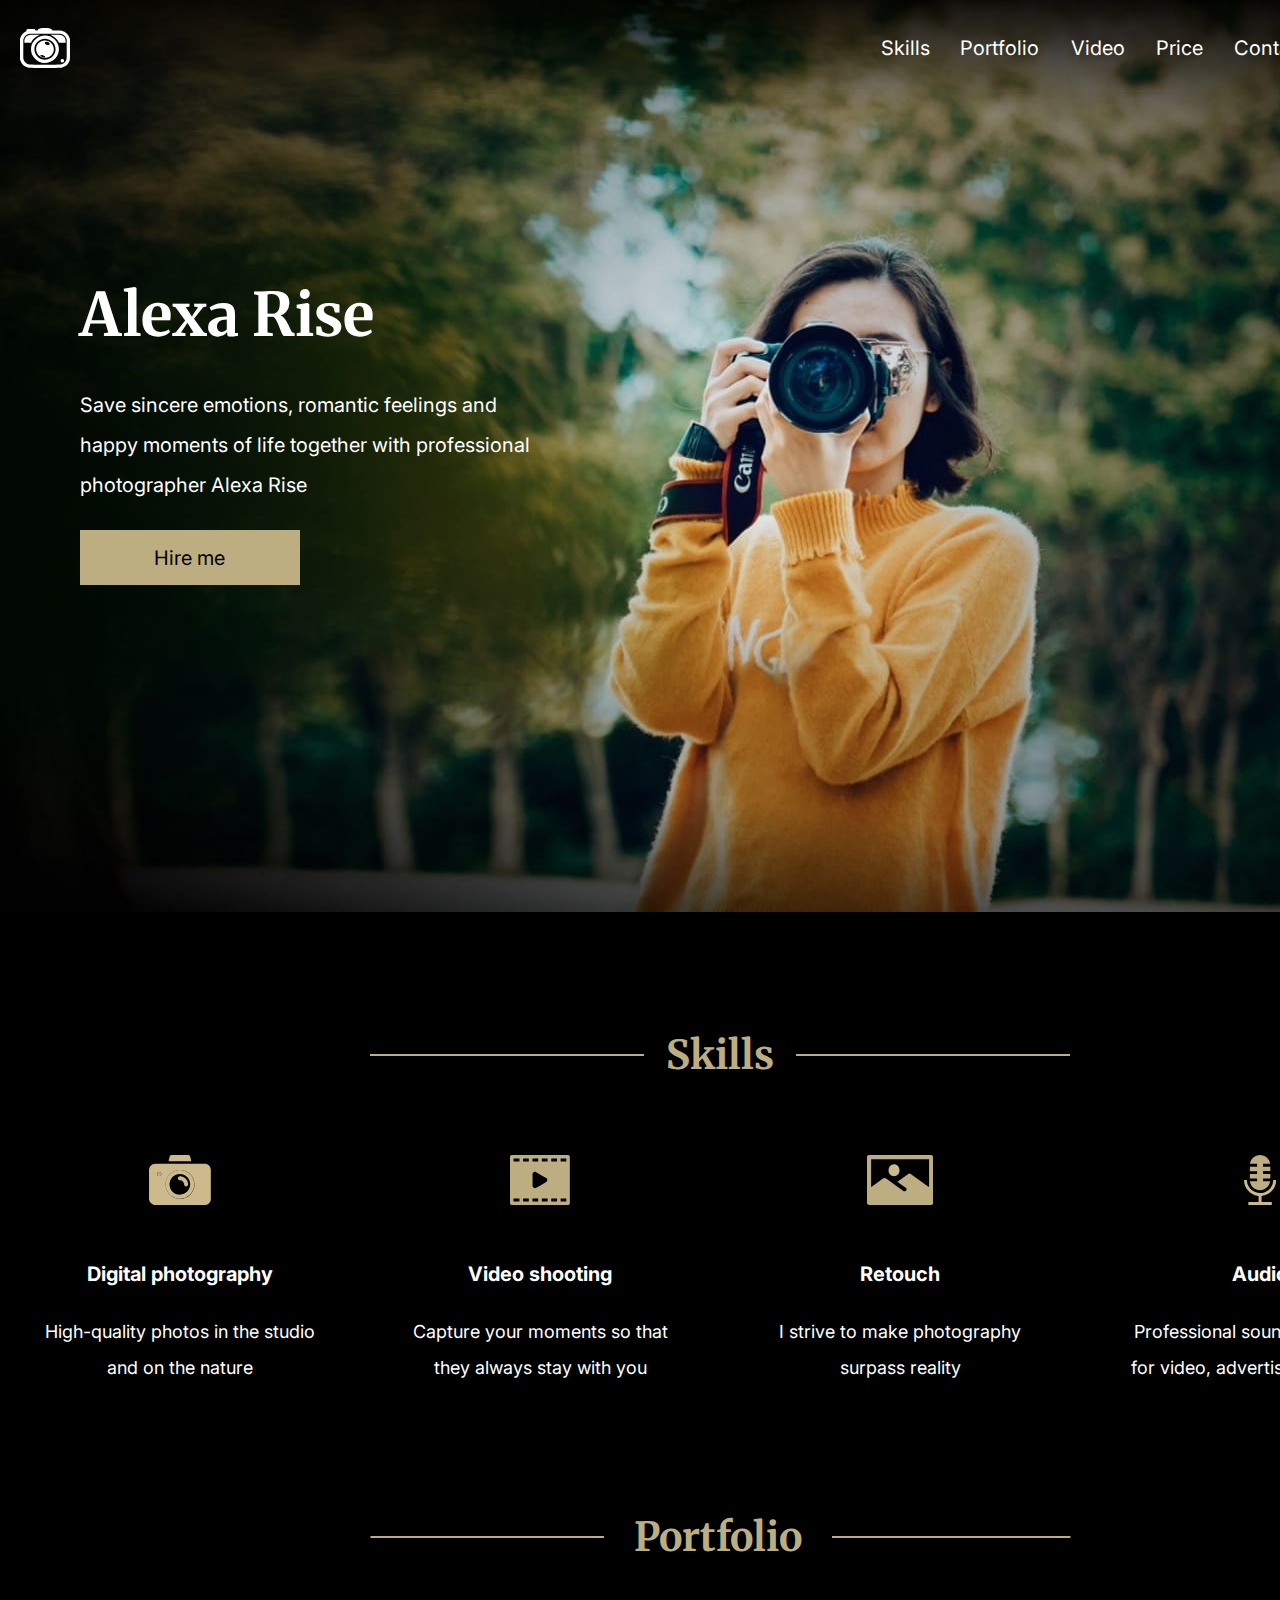
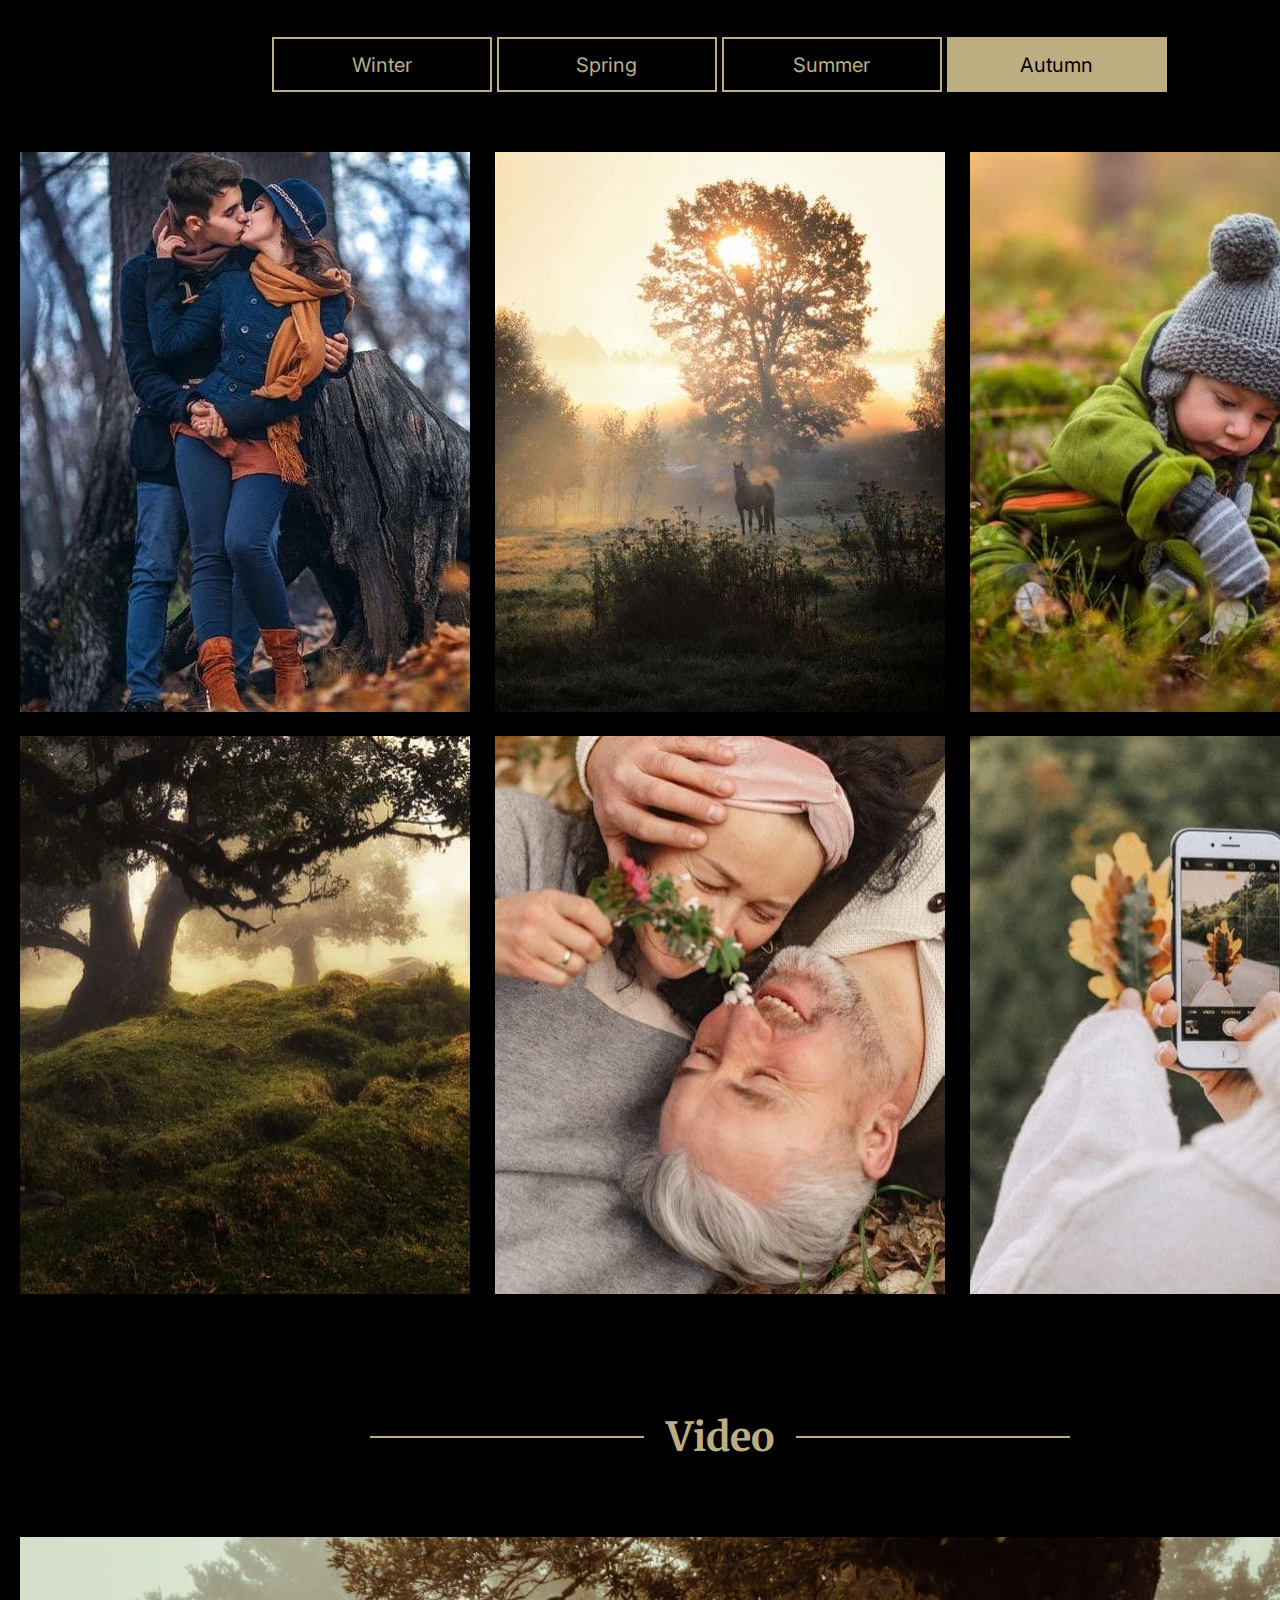
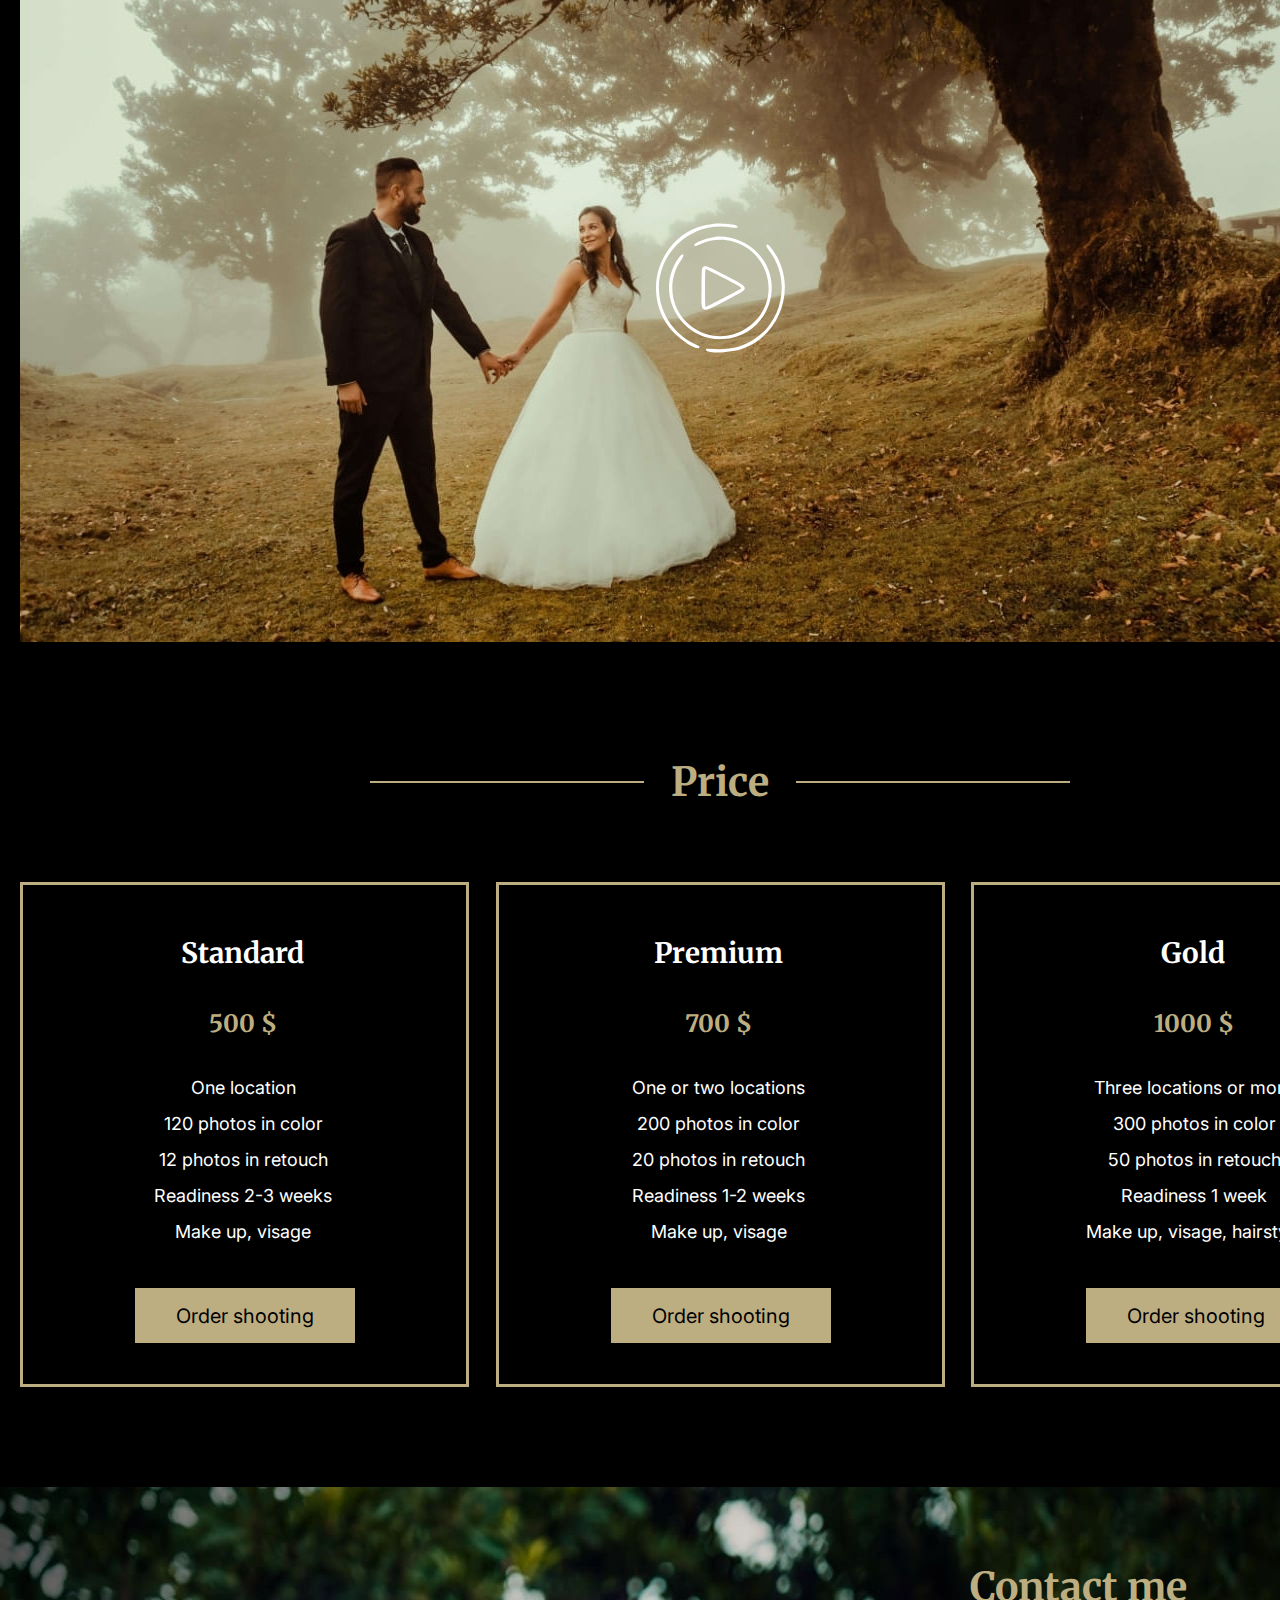
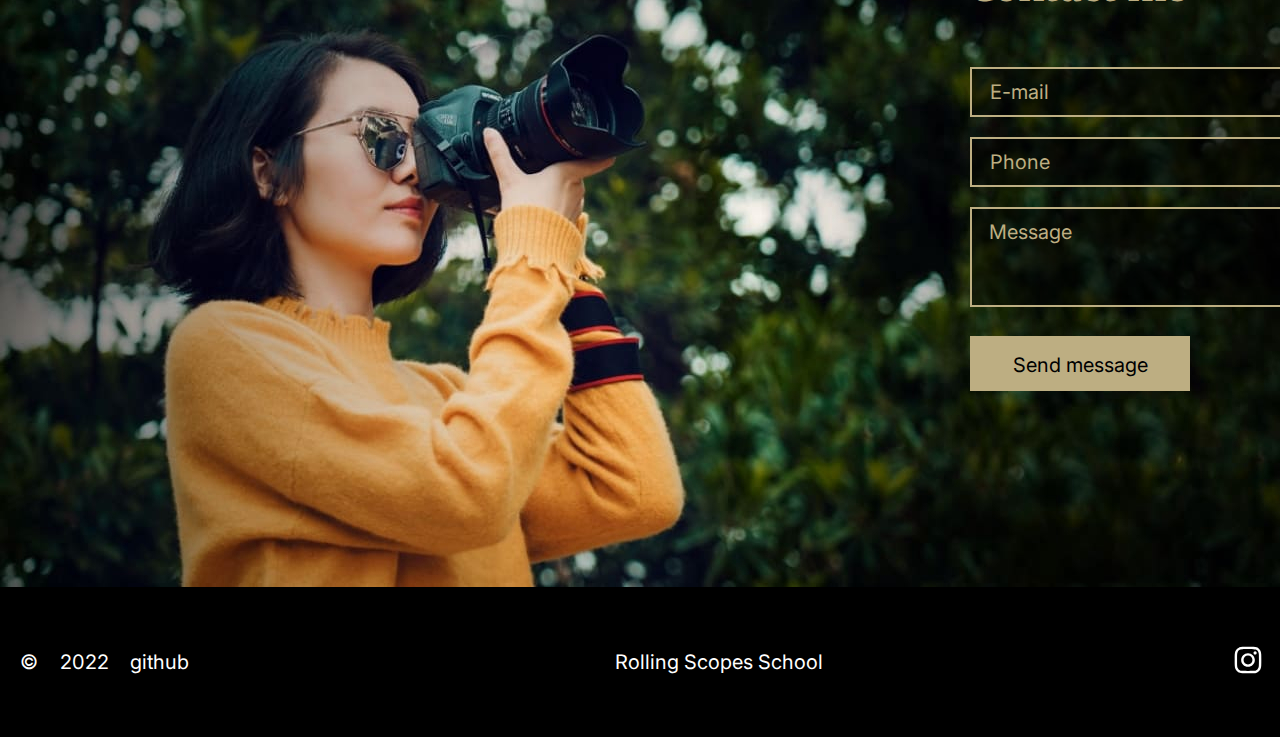
==== portfolio/index.html @ 59bbd3af "feat: add adaptiv footer section" ====
<!DOCTYPE html>
<html lang="en">
<head>
  <title>portfolio</title>
  <meta charset="UTF-8">
  <meta http-equiv="X-UA-Compatible" content="IE=edge">
  <meta name="viewport" content="width=device-width, initial-scale=1.0">
  <link rel="preconnect" href="https://fonts.googleapis.com">
  <link rel="preconnect" href="https://fonts.gstatic.com" crossorigin>
  <link href="https://fonts.googleapis.com/css2?family=Merriweather:wght@700&display=swap" rel="stylesheet">
  <link
    href="https://fonts.googleapis.com/css2?family=Inter&family=Merriweather:wght@400;700&family=Open+Sans&family=Roboto:wght@300;400&family=Work+Sans:wght@200;300;400&display=swap"
    rel="stylesheet">
  <link href="https://fonts.googleapis.com/css2?family=Inter&display=swap" rel="stylesheet">
  <link href="https://fonts.googleapis.com/css2?family=Inter:wght@700&display=swap" rel="stylesheet">
  <link rel="icon" href="assets/ico/fav-icon.ico">
  <link rel="stylesheet" href="style.css" />
</head>
<body>
  <header >
    <div class="container">
      <div class="header">
        <div class="logo">
          <span class="logo-btn"><img src="assets/svg/logo.svg" alt="logotip"></span>
        </div>
        
        <div class="nav">
          <nav >           
            <ul class="nav-list">
              <li class="nav-item"><a href="#skills" class="nav-link-1">Skills</a></li>
              <li class="nav-item"><a href="#portfolio" class="nav-link-2">Portfolio</a></li>
              <li class="nav-item"><a href="#video" class="nav-link-3">Video</a></li>
              <li class="nav-item"><a href="#price" class="nav-link-4">Price</a></li>
              <li class="nav-item"><a href="#contacts" class="nav-link-5">Contacts</a></li>
            </ul>
          </nav>
        </div>

        <div class="switch-lng">
          <span class="lng-text-en">en</span>
          <span class="lng-text-slash">/</span>
          <span class="lng-text-ru">ru</span>
        </div>
      <div class="three col">
        <div class="hamburger" id="hamburger-1">
          <span class="line line1"></span>
          <span class="line line2"></span>
          <span class="line line3"></span>
        </div>
      </div>
      </div>
    </div>
  </header>

  <main class="main">
    <div class="container">
      <section class="hero-section">
        <h1 class="hero-title">Alexa Rise</h1>
        <p class="hero-text">Save sincere emotions, romantic feelings and happy moments of life together with professional photographer Alexa Rise</p>
        <button class="btn-hero">Hire me</button>
      </section>

     <section class="section" id="skills">
        <div class="section-heading">
          <div class="hediang-title-skills">
            <h2 class="section-title-skills">Skills</h2>
          </div>
          <div class="one">
            <img class="hediang-img" src="assets/svg/title-line.svg" alt="line" width="700" height="2">
          </div>      
        </div>

        <div class="skills-items">
          <div class="skills-item" id="camera">
            <img class="camera" src="assets/svg/camera.svg" alt="camera" width="62" height="50">
            <div class="skill-name">
              <p class="name-title">Digital photography</p>
            </div>
            <div class="skill-description">
             <p class="item-description">High-quality photos in the studio and on the nature</p>
            </div>
          </div>

          <div class="skills-item" id="videoimg">
            <img class="video" src="assets/svg/video.svg" alt="video" width="60" height="50">
            <div class="skill-name">
              <p class="name-title">Video shooting</p>
            </div>
            <div class="skill-description">
              <p class="item-description">Capture your moments so that they always stay with you</p>
            </div>
          </div>

          <div class="skills-item" id="image">
            <img class="image" src="assets/svg/image.svg" alt="image" width="66" height="50">
            <div class="skill-name">
              <p class="name-title">Retouch</p>
            </div>
            <div class="skill-description">
              <p class="item-description">I strive to make photography surpass reality</p>
            </div>
          </div>

          <div class="skills-item" id="microfon">
            <img class="microfon" src="assets/svg/mic.svg" alt="microfon" width="32" height="50">
            <div class="skill-name">
              <p class="name-title">Audio</p>
            </div>
            <div class="skill-description">
              <p class="item-description">Professional sounds recording for video, advertising, portfolio</p>
            </div>
          </div>
        </div>
      </section>
      
      <section class="section" id="portfolio">
        <div class="section-heading-portfolio">
          <div class="hediang-title-portfolio">
            <h2 class="section-title-portfolio">Portfolio</h2>
          </div>
          <div class="one">
            <img class="hediang-img" src="assets/svg/title-line.svg" alt="line" width="705" height="2">
          </div>
        </div>
        <div class="portfolio-btn">
          <button class="btn-hero black">Winter</button>
          <button class="btn-hero black">Spring</button>
          <button class="btn-hero black">Summer</button>
          <button class="btn-hero">Autumn</button>
        </div>
        <div class="gallery">
          <div class="gallery-photo">
            <img src="assets/jpg/portfolio-img-1.jpg" alt="gallery-photo" width="450" height="560">
          </div>
          <div class="gallery-photo">
            <img src="assets/jpg/portfolio-img-2.jpg" alt="gallery-photo" width="450" height="560">
          </div>
          <div class="gallery-photo">
            <img src="assets/jpg/portfolio-img-3.jpg" alt="gallery-photo" width="450" height="560">
          </div>
          <div class="gallery-photo">
            <img src="assets/jpg/portfolio-img-4.jpg" alt="gallery-photo" width="450" height="558">
          </div>
          <div class="gallery-photo">
            <img src="assets/jpg/portfolio-img-5.jpg" alt="gallery-photo" width="450" height="558">
          </div>
          <div class="gallery-photo">
            <img src="assets/jpg/portfolio-img-6.jpg" alt="gallery-photo" width="450" height="558">
          </div>
        </div>
      </section> 

       <section class="section" id="video">
        <div class="section-heading">
          <div class="hediang-title-skills">
            <h2 class="section-title-skills">Video</h2>
          </div>
          <div class="one">
            <img class="hediang-img" src="assets/svg/title-line.svg" alt="line" width="700" height="2">
          </div>
        </div>  
        <div class="videofon">  
            <button class="player"><img class="player_img" src="assets/svg/Play_hover-1.svg" alt="player" width="129" height="130"></button>
        </div> 
      </section>

       <section class="section" id="price">
        <div class="section-heading">
          <div class="hediang-title-skills">
            <h2 class="section-title-skills">Price</h2>
          </div>
          <div class="one">
            <img class="hediang-img" src="assets/svg/title-line.svg" alt="line" width="700" height="2">
          </div>
          </div>
          
          <div class="price-section">
            <div class="price-item">
              <div class="price-header">
                <p class="price-name">Standard</p>
              </div>
              <div class="price-number">
                <p>500 $</p>
              </div>
              <div class="price-text">
                <p>One location</p>
                <p>120 photos in color</p>
                <p>12 photos in retouch</p>
                <p>Readiness 2-3 weeks</p>
                <p>Make up, visage</p>
              </div>
              <div class="btn-prices">
                <button class="btn-price">Order shooting</button>
              </div>
            </div>
            <div class="price-item">
              <div class="price-header">
                <p class="price-name">Premium</p>
              </div>
              <div class="price-number">
                <p>700 $</p>
              </div>
              <div class="price-text">
                <p>One or two locations</p>
                <p>200 photos in color</p>
                <p>20 photos in retouch</p>
                <p>Readiness 1-2 weeks</p>
                <p>Make up, visage</p>
              </div>
              <div class="btn-prices">
                <button class="btn-price">Order shooting</button>
              </div>
              </div>
              <div class="price-item">
              <div class="price-header">
                <p class="price-name">Gold</p>
              </div>
              <div class="price-number">
                <p>1000 $</p>
              </div>
              <div class="price-text">
                <p>Three locations or more</p>
                <p>300 photos in color</p>
                <p>50 photos in retouch</p>
                <p>Readiness 1 week</p>
                <p>Make up, visage, hairstyle</p>
              </div>
              <div class="btn-prices">
                <button class="btn-price">Order shooting</button>
              </div>
            </div>
          </div>
      </section>

      <section class="section" id="contacts">
        <div class="contacts-title">
          <h2 class="section-title-contacts">Contact me</h2>
        </div>
        <input class="input"  type="email" placeholder="E-mail">
        <input class="input" type="tel" placeholder="Phone">
        <div class="text-message">
          <textarea class="text-input" name="message" id="mesage" cols="45" rows="10" placeholder="Message"></textarea>
        </div>
        <div class="send-message">
          <button class="btn-message">Send message</button>
        </div>
      </section>
    </div>
  </main>
  
  <footer>
    <div class="container">
      <div class="footer">
        <div class="copirite">
          <span class="fot">©</span>
          <span class="fot">2022</span>
          <span class="fot"><a class="fot-link" href="https://github.com/ALLaTk" target="_blank"> github</a></span>
        </div>
        <div class="shcool">
          <p class="name-shcool"><a class="school-link" href="https://rs.school/js/" target="_blank">Rolling Scopes School</a></p>
        </div>
        <div class="social">
          <ul class="social-items">
            <li class="social-item"><a class="social-link" href=""><img src="assets/svg/inst.svg" alt="instagram"></a></li>
            <li class="social-item"><a class="social-link" href=""><img src="assets/svg/fb.svg" alt="fasebook"></a></li>
            <li class="social-item"><a class="social-link" href=""><img src="assets/svg/tw.svg" alt="twitter"></a></li>
            <li class="social-item"><a class="social-link" href=""><img src="assets/svg/pinterest.svg" alt="pinterest"></a></li>
          </ul>
        </div>
      </div>
    </div>
  </footer>
  

  <script src="index.js"></script>
</body>
</html>
---- portfolio/style.css ----
body {
  box-sizing: border-box;
  display: flex;
  flex-direction: column;
  justify-content: space-between;
  background-color: black;
  color: white;
  margin: 0px;
  overflow-x: hidden;
}

html {
  scroll-behavior: smooth; 
}

.container {
  background-color: black;
  color: white;
  max-width: 1440px;
  margin: 0 auto;
  padding: 0px 0px;
}

.header {
  display: flex;
  justify-content: space-between;
  background: url('assets/jpg/mainfoto.jpg');
  background-repeat: no-repeat;
  background-position: center 0px;
  width: 1440px;
  height: 92px;
  padding-left: 0px;
  padding-top: 0px;
}

.logo {
  width: 51px;
  height: 51px;
  padding-left: 20px;
  padding-top: 23px;
  padding-bottom: 20px;
}

.logo-btn {
  background-size: contain;
  background-repeat: no-repeat;  
  background-color: transparent;
  border: none;
  width: 51px;
  height: 51px;
  cursor: pointer;
}


.logo-btn:hover {
  filter: invert(26%) sepia(15%) saturate(638%) hue-rotate(7deg) brightness(92%)
    contrast(87%);
  transition: 0.4s;
}

.hamburger {
  display: none;
}

.nav {
  display: flex;
  margin-left: 780px;
  margin-top: 23px;
  margin-bottom: 20px;
  border: none;
}

.nav-list {
  display: flex;
  justify-content: space-between;
  align-items: center;
  height: 50px;
  width: 469px;
  margin: 0px;
  list-style: none;
  padding-left: 15px;
  padding-right: 16px;
  
}

.nav-link-1,
.nav-link-2,  
.nav-link-3,
.nav-link-4,
.nav-link-5 {
  padding: 0 15px;
  line-height: 50px;
  text-decoration: none;
  color: white;
  transition: .3s;
  line-height: 50px;
  cursor: pointer;
}

.nav-link-1 {
  width: 49px;
}


.nav-link-2 {
  width: 81px;
}

.nav-link-3 {
  width: 55px;
}

.nav-link-4 {
  width: 48px;
}

.nav-link-5 {
  width: 86px;
}

.nav-link-1:hover {
   filter: invert(26%) sepia(15%) saturate(638%) hue-rotate(7deg) brightness(92%)
    contrast(87%);
  transition: 0.4s;
}

.nav-link-2:hover {
   filter: invert(26%) sepia(15%) saturate(638%) hue-rotate(7deg) brightness(92%)
    contrast(87%);
  transition: 0.4s;
}

.nav-link-3:hover {
   filter: invert(26%) sepia(15%) saturate(638%) hue-rotate(7deg) brightness(92%)
    contrast(87%);
  transition: 0.4s;
}

.nav-link-4:hover {
   filter: invert(26%) sepia(15%) saturate(638%) hue-rotate(7deg) brightness(92%)
    contrast(87%);
  transition: 0.4s;
}

.nav-link-5:hover {
   filter: invert(26%) sepia(15%) saturate(638%) hue-rotate(7deg) brightness(92%)
    contrast(87%);
  transition: 0.4s;
}

.nav-item {
  display: flex;
  justify-content: space-between;
  font-family: "Inter";
  font-style: normal;
  font-weight: normal;
  font-size: 20px;
  line-height: 50px; 
}

.switch-lng {
  display: flex;
  justify-content: space-between;
  height: 51px;
  width: 70px;
  border: 0;
  padding-right: 20px;
  padding-bottom: 19px;
  padding-top: 23px;
  text-align: center;
}

.lng-text-en {
  width: 25px;
  height: 50px;
  font-family: Inter;
  font-style: normal;
  font-weight: bold;
  font-size: 20px;
  line-height: 50px;
  
  /* padding-right: 9px;
  padding-left: 0px; */
  cursor: pointer;
}

.lng-text-slash {
  width: 8px;
  height: 50px;
  font-family: "Inter";
  font-style: normal;
  font-weight: bold;
  font-size: 20px;
  line-height: 50px;
}

.lng-text-ru {
  width: 20px;
  height: 50px;
  font-family: Inter;
  font-style: normal;
  font-weight: bold;
  font-size: 20px;
  line-height: 50px;
  cursor: pointer;
}

.lng-text-ru:hover{
filter: invert(26%) sepia(15%) saturate(638%) hue-rotate(7deg) brightness(92%)
    contrast(87%);
  transition: 0.4s;
}

.lng-text-en:hover {
  filter: invert(26%) sepia(15%) saturate(638%) hue-rotate(7deg) brightness(92%)
    contrast(87%);
  transition: 0.4s;
}

.lng-text{
  font-family: Inter;
  font-style: normal;
  font-weight: bold;
  font-size: 20px;
  line-height: 50px;
}
.burger {
  display: none;
}

.hero-section {
  background-image: url('assets/jpg/mainfoto.jpg');
  background-position: center -90px;
  background-repeat: no-repeat;
  padding-top: 163px;
  padding-left: 80px;
  padding-right: 860px;
  padding-bottom: 330px;
  height: 330px;
  width: 500px;
  border-radius: 0px;
}

.hero-title {
  margin: 0px;
  font-family: Merriweather;
  font-size: 60px;
  font-style: normal;
  font-weight: 700;
  line-height: 120px;
  letter-spacing: 0em;
  text-align: left;
}

.hero-text {
  margin: 0px;
  padding-top: 10px;
  padding-bottom: 25px;
  height: 120px;
  width: 470px;
  font-family: Inter;
  font-size: 20px;
  font-style: normal;
  font-weight: 400;
  line-height: 40px;
  letter-spacing: 0em;
  text-align: left;
}

.btn-hero {
  height: 55px;
  width: 220px;
  font-family: Inter;
  font-size: 20px;
  font-style: normal;
  font-weight: 400;
  line-height: 40px;
  letter-spacing: 0em;
  padding-left: 69px;
  padding-right: 70px;
  padding-top: 6px;
  padding-bottom: 7px;
  border-radius: 0px;
  text-align: center;
  border: 2px solid #BDAE82;
  cursor: pointer;
  background: #BDAE82;
}

#skills {
  width: 1440px;
  height: 482px;
  margin: 0px;
}

.section-heading {
  position: relative;
  width: 700px;
  height: 80px;
  padding-left: 370px;
  padding-right: 370px;
  padding-top: 100px;
}

.hediang-img {
  position: absolute;
  z-index: 0;
  padding-top: 39px;
}

.hediang-title-skills {
  padding-left: 274px;
  padding-right: 274px;
}

.section-title-skills {
  position: absolute;
  z-index: 1;
  width: 152px;
  background: #000;
  height: 80px;
  font-family: Merriweather;
  font-style: normal;
  font-weight: bold;
  font-size: 40px;
  line-height: 80px;
  text-align: center;
  color: #BDAE82;
  margin: 0px;
}

.skills-items {
  display: flex;
  justify-content: space-between;
  flex-wrap: wrap;
  width: 1400px;
  height: 242px;
  padding-left: 20px;
  padding-right: 20px;
  padding-top: 60px;
}

.skills-item {
  width: 320px;
  height: 240px;
}

.camera {
  padding-left: 129px;
  padding-right: 129px;
  padding-bottom: 45px;
}

.video {
  padding-left: 130px;
  padding-right: 130px;
  padding-bottom: 45px;
}

.image {
  padding-left: 127px;
  padding-right: 127px;
  padding-bottom: 45px;
}

.microfon {
  padding-left: 144px;
  padding-right: 144px;
  padding-bottom: 45px;
}

.skill-name {
  display: flex;
  align-items: center;
  padding-left: 20px;
  padding-right: 20px;
  width: 280px;
  height: 40px;
  padding-bottom: 20px;
}

.name-title {
  font-family: Inter;
  font-style: normal;
  font-weight: bold;
  font-size: 20px;
  line-height: 40px;
  text-align: center;
  margin: auto;
}

.skill-description {
  display: flex;
  align-items: center;
  padding-left: 20px;
  padding-right: 20px;
  width: 280px;
  height: 72px;
  padding-bottom: 8px;

}

.item-description {
  font-family: Inter;
  font-style: normal;
  font-weight: normal;
  font-size: 18px;
  line-height: 36px;
  text-align: center;
  margin: auto;
}

#portfolio {
  width: 1400px;
  height: 1500px;
  padding-left: 20px;
  padding-right: 20px;
  margin: 0px;
}

.section-heading-portfolio {
  position: relative;
  width: 700px;
  height: 80px;
  padding-left: 348px;
  padding-right: 370px;
  padding-top: 100px;
}

.section-title-portfolio {
  position: absolute;
  z-index: 1;
  width: 228px;
  background: #000;
  height: 80px;
  font-family: Merriweather;
  font-style: normal;
  font-weight: bold;
  font-size: 40px;
  line-height: 80px;
  text-align: center;
  color: #BDAE82;
  margin: 0px;
}

.hediang-title-portfolio {
  padding-left: 236px;
  padding-right: 248px;
}

.portfolio-btn {
  display: flex;
  justify-content: space-between;
  gap: 5px;
  height: 55px;
  width: 895px;
  padding-left: 252px;
  padding-right: 253px;
  padding-top: 60px;
}

.black {
  background-color: #000;
  color: #BDAE82;
}

.gallery {
  display: flex;
  justify-content: space-between;
  flex-wrap: wrap;
  gap: 20px;
  height: 1145px;
  width: 1400px;
  padding-top: 60px;
}

#video {
  height: 945px;
  width: 1440px;
  margin: auto;
 
}

.videofon {
  position: relative;
  display: flex;
  justify-content: center;
  align-items: center;
  background: url('assets/jpg/video-player.jpg');
  background-repeat: no-repeat;
  background-position: center 60px;
  width: 1400px;
  height: 705px;
  padding-left: 20px;
  padding-right: 20px;
  padding-top: 60px;
}

.player {
  position: absolute;
  background-color: transparent;
  border: none;
  cursor: pointer;
}

.player:hover {
  filter: invert(26%) sepia(15%) saturate(638%) hue-rotate(7deg) brightness(92%)
    contrast(87%);
  transition: 0.4s;
}

#price {
  width: 1440px;
  height: 845px;
}

.price-section {
  display: flex;
  justify-content: space-between;
  flex-wrap: wrap;
  gap: 24px;
  width: 1400px;
  height: 505px;
  padding-left: 20px;
  padding-right: 20px;
  padding-top: 60px;
  padding-bottom: 100px;
}

.price-item {
  height: 505px;
  width: 449px;
  border: 3px solid #BDAE82;
  box-sizing: border-box;
  border-radius: 0px;
}

.price-header {
  width: 128px;
  height: 56px;
  padding-right: 159px;
  padding-left: 155px;
  padding-top: 40px;
  text-align: center;
}

.price-name {
  margin: 0px;
  font-family: "Merriweather";
  font-style: normal;
  font-weight: bold;
  font-weight: 700;
  font-size: 28px;
  line-height: 56px;
}

.price-number {
  width: 86px;
  height: 48px;
  padding-left: 177px;
  padding-right: 179px;
  padding-top: 19px;
  font-family: Merriweather;
  font-style: normal;
  font-weight: bold;
  font-size: 24px;
  line-height: 48px;
  text-align: center;
  color: #BDAE82;
}

p {
  margin: 0px;
}

.price-text{
  display: flex;
  justify-content: space-between;
  flex-direction: column;
  align-items: center;
  width: 364px;
  height: 180px;
  padding-left: 38px;
  padding-right: 42.67px;
  padding-top: 22px;
  font-family: Inter;
  font-style: normal;
  font-weight: normal;
  font-size: 18px;
  line-height: 36px;
  font-family: Inter;
  font-size: 18px;
  font-style: normal;
  font-weight: 400;
  line-height: 36px;
  letter-spacing: 0em;
  text-align: center;
}

.btn-prices{
  padding-left: 112px;
  padding-top: 38px;
}

.btn-price {
  height: 55px;
  width: 220px;
  font-family: Inter;
  font-size: 20px;
  font-style: normal;
  font-weight: 400;
  line-height: 40px;
  letter-spacing: 0em;
  padding-left: 37px;
  padding-right: 37px;
  padding-top: 6px;
  padding-bottom: 9px;
  border-radius: 0px;
  text-align: center;
  border: 2px solid #BDAE82;
  cursor: pointer;
  background: #BDAE82;
}

button:hover {
  color: white;
  transition: 0.4s;
}

#contacts {
  width: 1440px;
  height: 700px;
  background: url('assets/jpg/contacts.jpg');
  background-size: auto 700px;
  background-position: center center;
}

.contacts-title {
  width: 450px;
  height: 80px;
  padding-left: 970px;
  padding-right: 20px;
  padding-top: 60px;
  padding-bottom: 40px;
}

.section-title-contacts {
  font-family: "Merriweather";
  font-size: 40px;
  font-style: normal;
  font-weight: 700;
  line-height: 80px;
  letter-spacing: 0em;
  text-align: left;
  color: #BDAE82;
  margin: 0px;
}

.input {
  height: 50px;
  width: 450px;
  border: 2px solid #BDAE82;
  box-sizing: border-box;
  border-radius: 0px;
  margin-left: 970px;
  margin-bottom: 20px;
  background-color: rgba(0, 0, 0, 0.5);
  padding-left: 18px;
  font-family: Inter;
  font-size: 20px;
  font-style: normal;
  font-weight: 400;
  line-height: 40px;
  letter-spacing: 0em;
  text-align: left;
  color: #BDAE82;

}

::placeholder {
  font-family: "Inter";
  font-size: 20px;
  font-style: normal;
  font-weight: 400;
  line-height: 40px;
  letter-spacing: 0em;
  text-align: left;
  color: #BDAE82;
}

.text-message {
  padding-left: 970px; 
  background-color: transparent;
}

.text-input {
  border: 2px solid #BDAE82;
  box-sizing: border-box;
  border-radius: 0px;
  background-color: rgba(0, 0, 0, 0.5);
  width: 450px;
  height: 100px;
  padding-left: 17px;
  padding-top: 3px;
  font-family: Inter;
  font-style: normal;
  font-weight: normal;
  font-size: 20px;
  line-height: 40px;
  color: #BDAE82;
  text-align: left;
}

.send-message {
  padding-left: 970px;
  padding-top: 25px;
}

.btn-message {
  height: 55px;
  width: 220px;
  font-family: Inter;
  font-size: 20px;
  font-style: normal;
  font-weight: 400;
  line-height: 40px;
  letter-spacing: 0em;
  padding-left: 37px;
  padding-right: 37px;
  padding-top: 6.8px;
  padding-bottom: 9px;
  border-radius: 0px;
  text-align: center;
  border: 2px solid #BDAE82;
  cursor: pointer;
  background: #BDAE82;
}

.footer {
  display: flex;
  justify-content: space-between;
  width: 1440px;
  height: 150px;
}

.copirite{
  display: flex;
  justify-content: space-between;
  width: 182px;
  height: 50px;
  padding-left: 20px;
  padding-top: 50px;
 
}

.fot {
  font-family: Inter;
  font-style: normal;
  font-weight: normal;
  font-size: 20px;
  line-height: 50px;
  color: #FFFFFF;
}

.fot-link {
  font-family: Inter;
  font-style: normal;
  font-weight: normal;
  font-size: 20px;
  line-height: 50px;
  color: #FFFFFF;
  text-decoration: none;
  cursor: pointer;
  padding-right: 13px;
}

.shcool {
 width: 211px;
 height: 50px;
 padding-left: 410px;
 padding-top: 50px;
 padding-bottom: 50px;
}

.school-link{
  font-family: Inter;
  font-style: normal;
  font-weight: normal;
  font-weight: 400;
  font-size: 20px;
  line-height: 50px;
  color: #FFFFFF;
  text-decoration: none;
}

.social {
  display: flex;
  justify-content: space-between;
  width: 188px;
  height: 50px;
  padding-left: 404px;
  padding-right: 20px;
  padding-top: 50px;
}

.social-items {
  display: flex;
  justify-content: space-between;
  align-items: center;
  height: 50px;
  width: 469px;
  margin: 0px;
  list-style: none;
  padding-left: 0px;
}

.social-link:hover {
  filter: invert(26%) sepia(15%) saturate(638%) hue-rotate(7deg) brightness(92%)
    contrast(87%);
  transition: 0.4s;
}

.fot-link:hover {
  filter: invert(26%) sepia(15%) saturate(638%) hue-rotate(7deg) brightness(92%)
    contrast(87%);
  transition: 0.4s;
}

.school-link:hover {
  filter: invert(26%) sepia(15%) saturate(638%) hue-rotate(7deg) brightness(92%)
    contrast(87%);
  transition: 0.4s;
}



@media(max-width: 768px){
.header {
  width: 648px;
  height: 92px;
  padding-left: 60px;
  padding-right: 64px;
  background: url('assets/jpg/hero.jpg');
  margin: 0px auto;
}

.nav {
  position: absolute;
  transition: transform 1.5s;
  padding-left: 4px;
  margin: 0px;
  flex-direction: column;
  width: 615px;
  height: 2000px;
  background-color: black;
  margin-left: 88px;
  margin-top: 0px;
  right: -1500px;
  transition: 1s;
  overflow-x: hidden;
}  

.nav.open{
  transform: translateX(0%);
  z-index: 2;
  right: 0px;
  transition: 1s;
  overflow-x: hidden;
  
}

.nav-list {
  flex-direction: column;
  width: 150px;
  height: 429px;
  padding-left: 123px;
  padding-right: 0px;
  padding-top: 147px;
  overflow-x: hidden;
}

.nav-link-1,
.nav-link-2,  
.nav-link-3,
.nav-link-4,
.nav-link-5 {
  padding-left: 0px;
  padding-right: 0px;   
}

.nav-item {
  padding: 0px;
  font-family: Inter;
  font-size: 35px;
  font-style: normal;
  font-weight: 400;
  line-height: 73px;
  letter-spacing: 0em;
  text-align: left;
  width: 150px;
  height: 73px;
  text-align: left;
}

.logo {
  padding-left: 0px;
  padding-top: 20px;
}

.switch-lng{
  padding-top: 20px;
  padding-left: 435px;
  padding-right: 17px;
  width: 81px;
}

.lng-text-slash{
  padding-right: 7px;
}

.hamburger {
  display: block;
  position: relative;
  width: 50px;
  height: 50px;
  padding-top: 21px;
  padding-right: 4px;
  z-index: 2;
}

.hamburger:hover{
  filter: invert(26%) sepia(15%) saturate(638%) hue-rotate(7deg) brightness(92%)
    contrast(87%);
  transition: 1.5s;
  cursor: pointer;
}

.hamburger .line {
  width: 50px;
  height: 3px;
  background-color: #FFFFFF;
  display: block;
  margin: 9.8px auto;
  -webkit-transition: all 0.3s ease-in-out;
  -o-transition: all 0.3s ease-in-out;
  transition: all 0.3s ease-in-out;
 
}

.hamburger.open .line1 {
  width: 61px;
  height: 2px;
  transform: rotate(-45deg) translate(-13px, 5px);;

}

.hamburger.open .line2 {
  opacity: 0;
}

.hamburger.open .line3 {
  width: 61px;
  height: 2px;
  transform: rotate(45deg) translate(-13px, -3px);;
}

.hamburger.open:hover {
  filter: invert(26%) sepia(15%) saturate(638%)  hue-rotate(7deg) brightness(92%)
    contrast(87%);
  transition: 0.4s;
  cursor: pointer;
}

.hero-section {
  height: 421px;
  width: 390px;
  background-image: url('assets/jpg/hero.jpg');
  background-position: center -90px;
  background-repeat: no-repeat;
  padding-top: 78px;
  padding-left: 61px;
  padding-right: 317px;
  padding-bottom: 0px;
  margin: 0px auto;
}
  
.hero-title {
  width: 165px;
  font-family: 'Merriweather';
  font-size: 32px;
  font-style: normal;
  font-weight: 400;
  line-height: 64px;
  letter-spacing: 0em;
  text-align: left;
}

.hero-text {
  margin: 0px;
  padding-top: 20px;
  padding-bottom: 59px;
  height: 72px;
  width: 390px;
  font-family: Inter;
  font-size: 20px;
  font-style: normal;
  font-weight: 400;
  line-height: 24px;
  letter-spacing: 0em;
  text-align: left;
}

#skills {
  height: 729px;
}
  
.section-heading {
  width: 364px;
  height: 80px;
  padding-top: 101px;
  padding-left: 202px;
  padding-right: 202px;
  align-items: center;
}


.section-title-skills{
  width: 131px;
  font-family: Merriweather;
  font-size: 32px;
  font-style: normal;
  font-weight: 700;
  line-height: 40px;
  letter-spacing: 0em;
  text-align: center;
}

.hediang-title-skills{
  padding-left: 116px;
  padding-right: 0px;
  padding-top: 0px;
  padding-bottom: 0px;
}

.hediang-img{
  width: 362px;
  padding-top: 16px;
}

.skills-items {
  display: flex;
  justify-content: space-around;
  width: 718px;
  height: 520px;
  padding-left: 21px;
  padding-right: 20px;
  padding-top: 24px;
}

.skills-item {
  width: 300px;
  height: 224px;
}

.skill-name{
  width: 280px;
  height: 40px;
  padding: 0px 10px 20px 20px;
}

.skill-description{
  height: 44px;
  padding-right: 0px;
  padding-left: 20px;
}

.item-description {
  height: 44px;
  font-family: Inter;
  font-size: 18px;
  font-style: normal;
  font-weight: 400;
  line-height: 22px;
  letter-spacing: 0em;
  text-align: center;
}

#image{
  padding-left: 8px;
}

.image {
   padding-bottom: 27px;
}

#microfon{
   padding-right: 22px;
}

.microfon{
   padding-bottom: 27px;
}

#camera{
  padding-left: 8px;
}

.camera {
   padding-bottom: 27px;
}

#videoimg{
   padding-right: 22px;
}

.video{
   padding-bottom: 27px;
}

.section-heading-portfolio {
  width: 364px;
  height: 80px;
  padding-top: 81 px;
  padding-left: 202px;
  padding-right: 202px;
  align-items: center;
}

.hediang-title-portfolio {
  padding-left: 90px;
  padding-right: 0px;
  padding-top: 0px;
  padding-bottom: 0px;
}

#portfolio {
  height: 3870px;
  padding-left: 0px;
  padding-right: 0px;
}

.section-title-portfolio{
  width: 185px;
  font-family: Merriweather;
  font-size: 32px;
  font-style: normal;
  font-weight: 700;
  line-height: 40px;
  letter-spacing: 0em;
  text-align: center;
}

.portfolio-btn{
  display: flex;
  flex-wrap: wrap;
  gap: 5px;
  width: 445px;
  height: 115px;
  padding-left: 162px;
  padding-top: 29px;
}

.gallery{
  width: 450px; 
  height: 3491px;
  gap: 21px;
  padding-left: 159px;
}

.gallery-photo{
  height: 561px;
}

#video {
  height: 628px;
}

.videofon{
  background: url('assets/jpg/video-player-adap.jpg');
  background-repeat: no-repeat;
  background-position: center 28px;
  width: 768px;
  height: 447px;
  padding: 0px;
}

.player{
  width: 75px;
  height: 75px;
  padding-top: 18px;
  padding-right: 78px;

}

.player_img{
  width: 64.6px;
  height: 64.6px;
}

#price{
height: 1905px;
}

.price-section{
  display: flex;
  flex-direction: column;
  gap: 50px;
  width: 420px;
  height: 1615px;
  padding-left: 174px;
  padding-top: 28px;
  padding-right: 0px;
}

.price-item{
  width: 420px;
  height: 505px;
}

.price-header{
  padding-top: 41px;
  padding-left: 142px;
  padding-right: 0px;
}

.price-number{
  padding-left: 164px;
  padding-right: 0px;
}

.price-text{
  padding-left: 25px;
  padding-right: 0px;
}

.btn-prices{
  padding-left: 97px; 
  padding-top: 39px;
}

.btn-price{
  height: 54px;
}

#contacts{
  height: 600px;
  width: 768px;
   background: url('assets/jpg/contacts-adap.jpg');
  background-size: auto 600px;
  background-position: center center;
}

.contacts-title {
  width: 450px;
  height: 64px;
  padding-left: 293px;
  padding-top: 59px;
  padding-bottom: 40px;
}

.section-title-contacts{
font-size: 32px;
font-style: normal;
font-weight: 700;
line-height: 64px;
}

.input {
  margin-left: 159px;
}

.text-message {
  padding-left: 159px;
  margin-left: 0px;
}

.send-message{
  padding-left: 274px;
}

.footer{
  display: flex;
  flex-direction: column;
  width: 768px;
  height: 190px;
}

.copirite{
  height: 32px;
  padding-left: 297px;
  padding-top: 16px;
  padding-bottom: 0px;
}

.shcool{
  padding-left: 279px;
  padding-top: 0px;
  padding-bottom: 0px;
}

.social{
  padding-left: 290px;
  padding-top: 0px;
  padding-bottom: 27px;
}
}
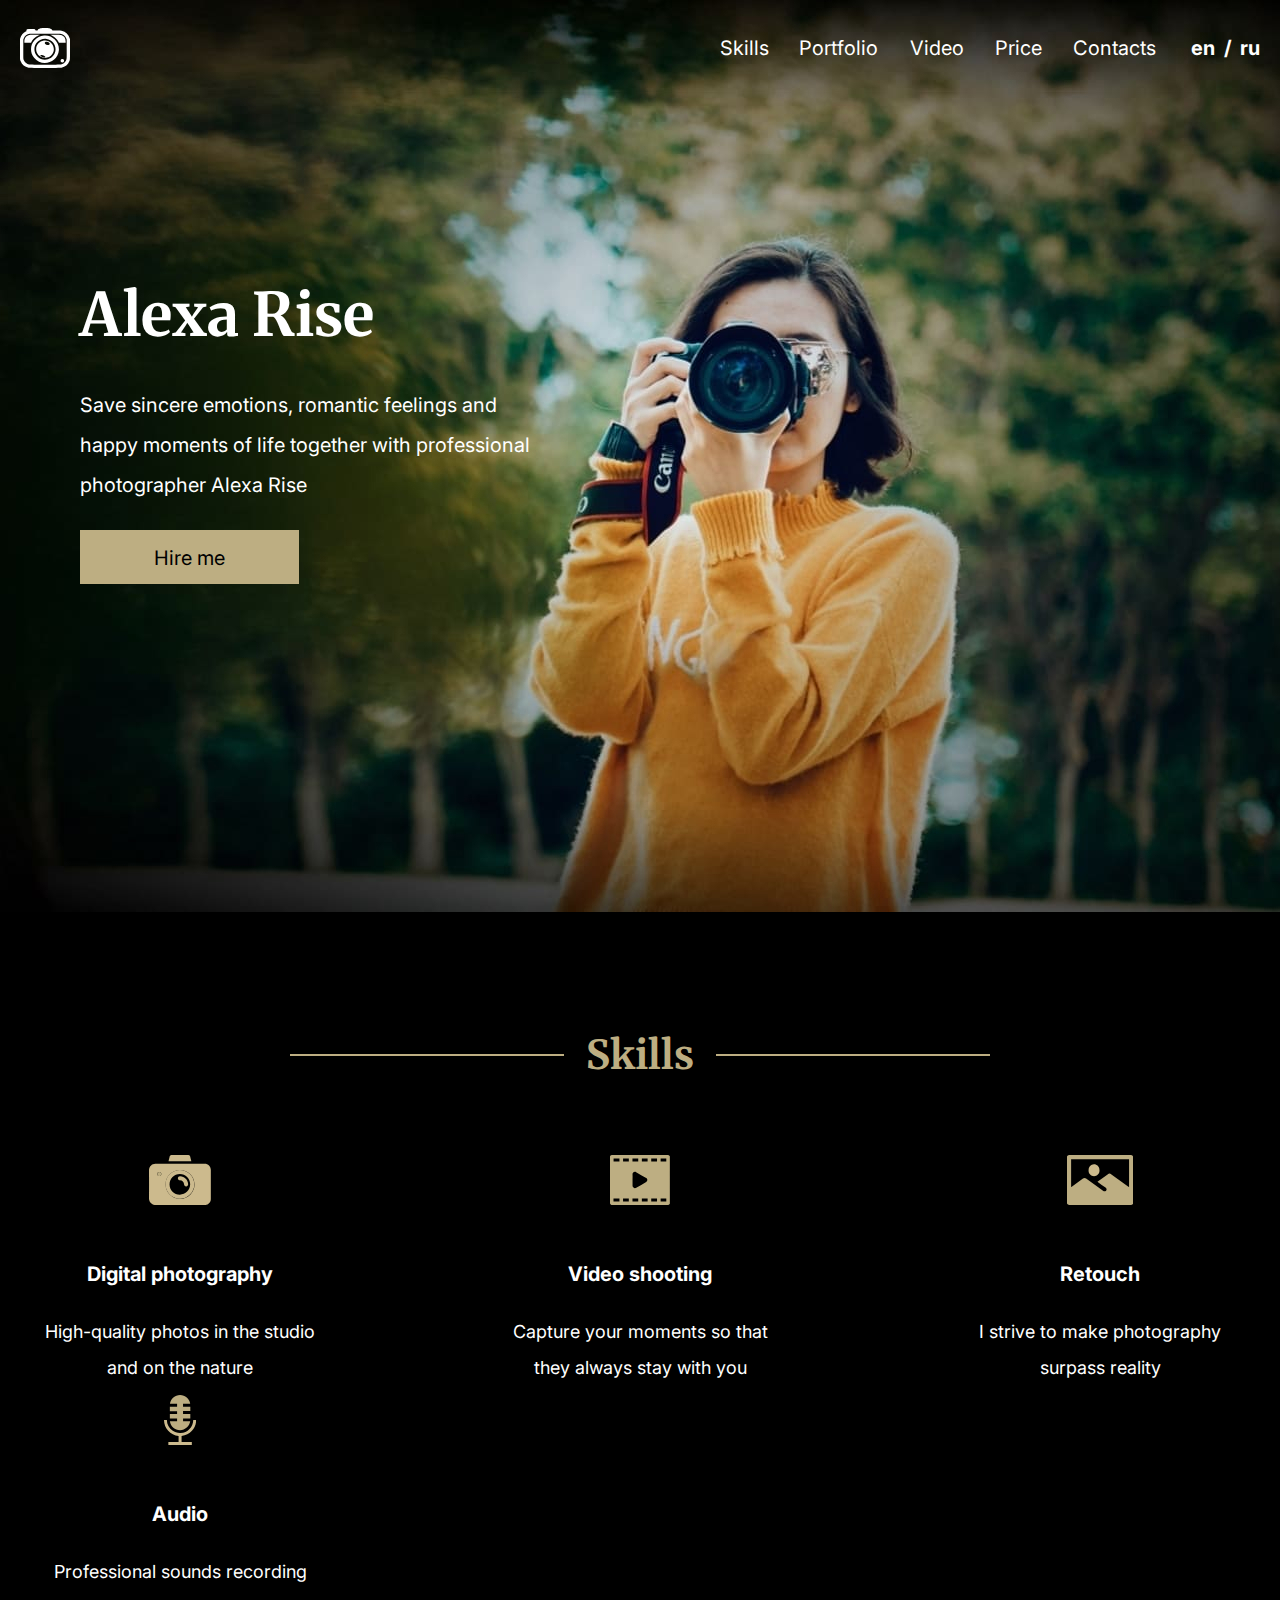
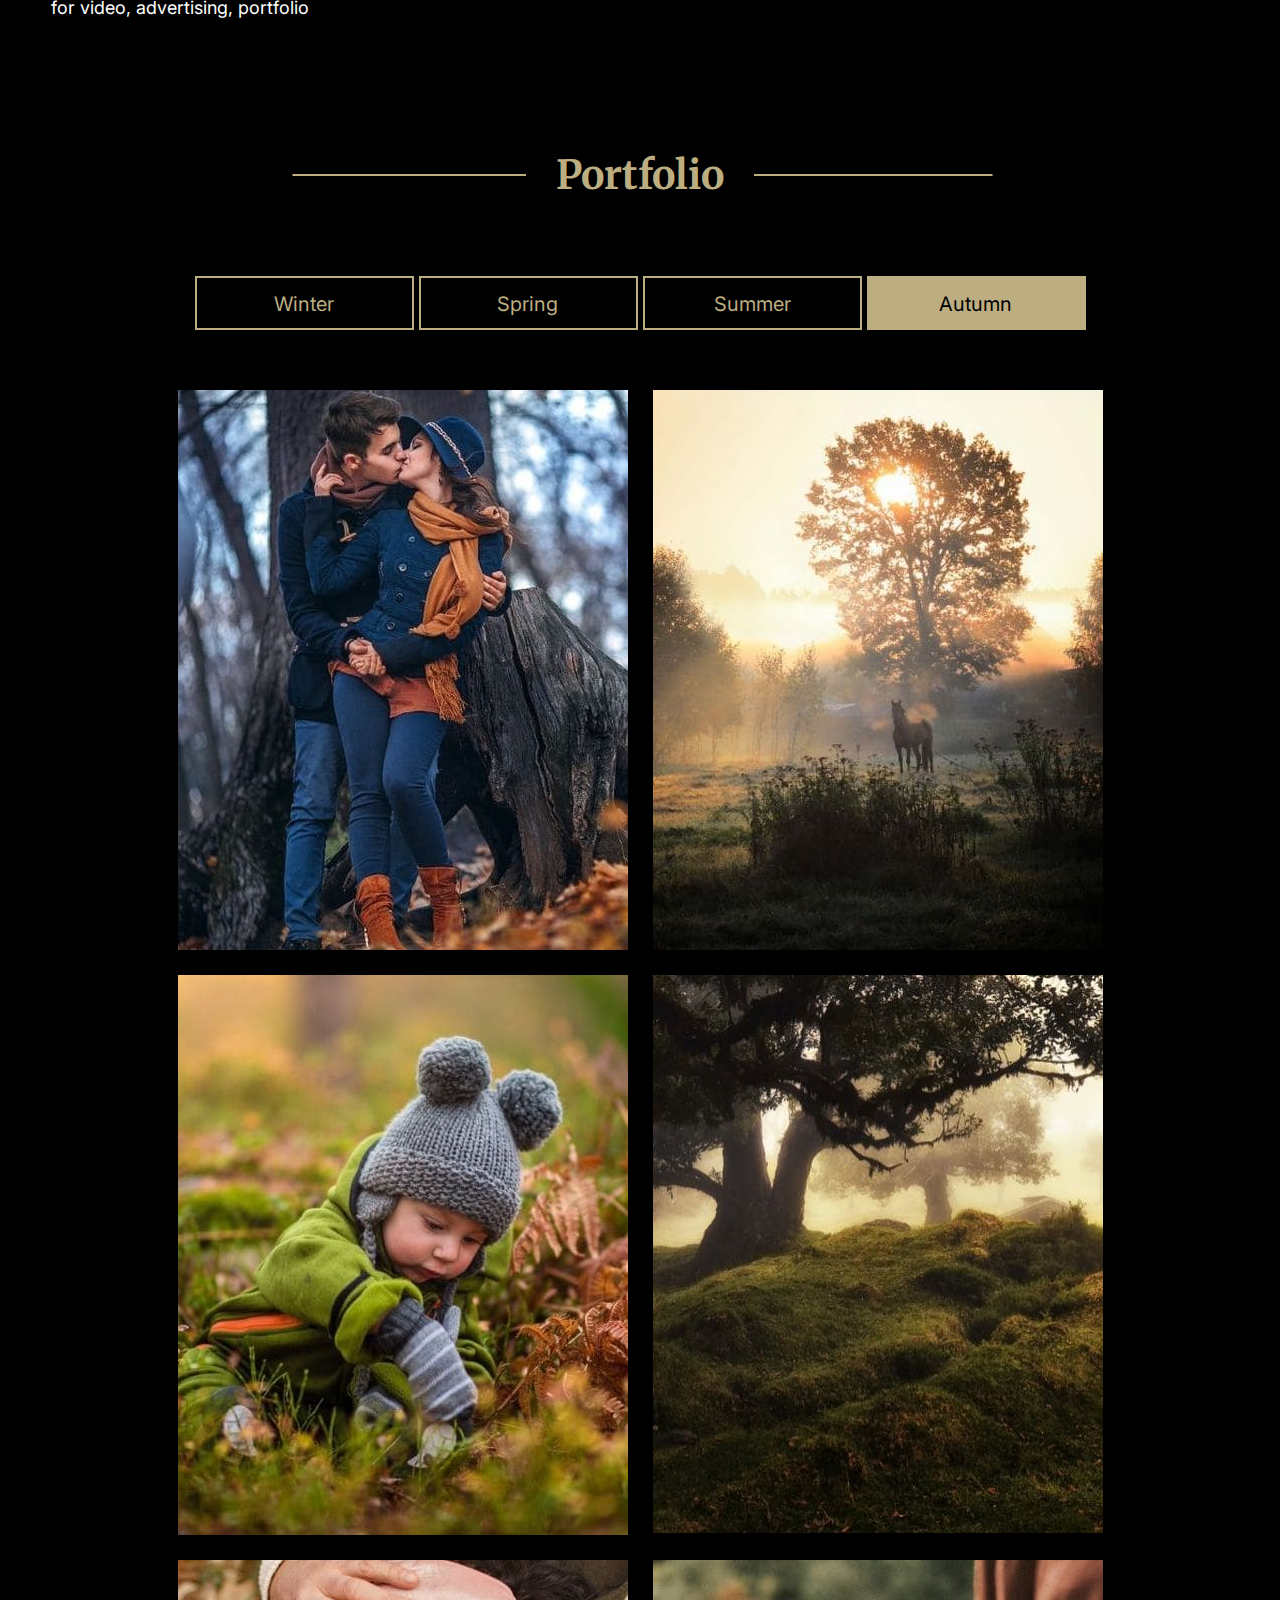
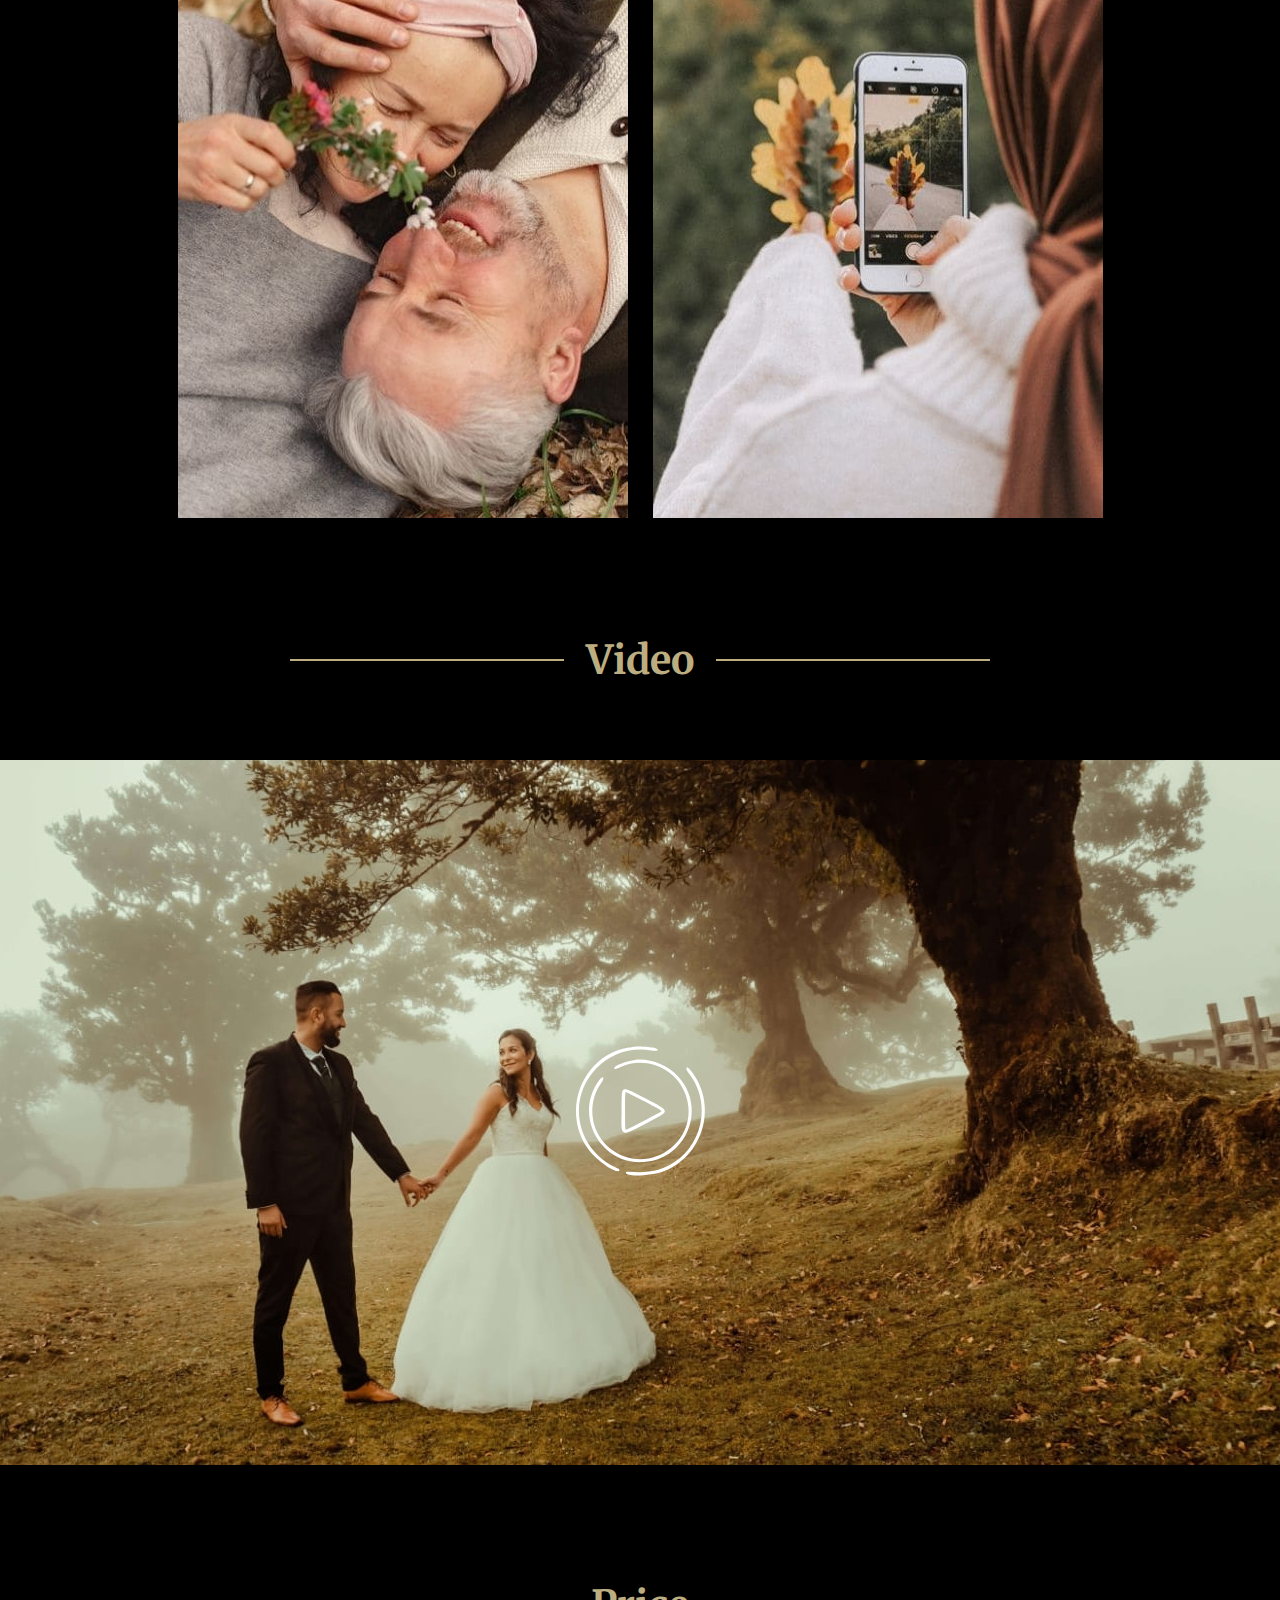
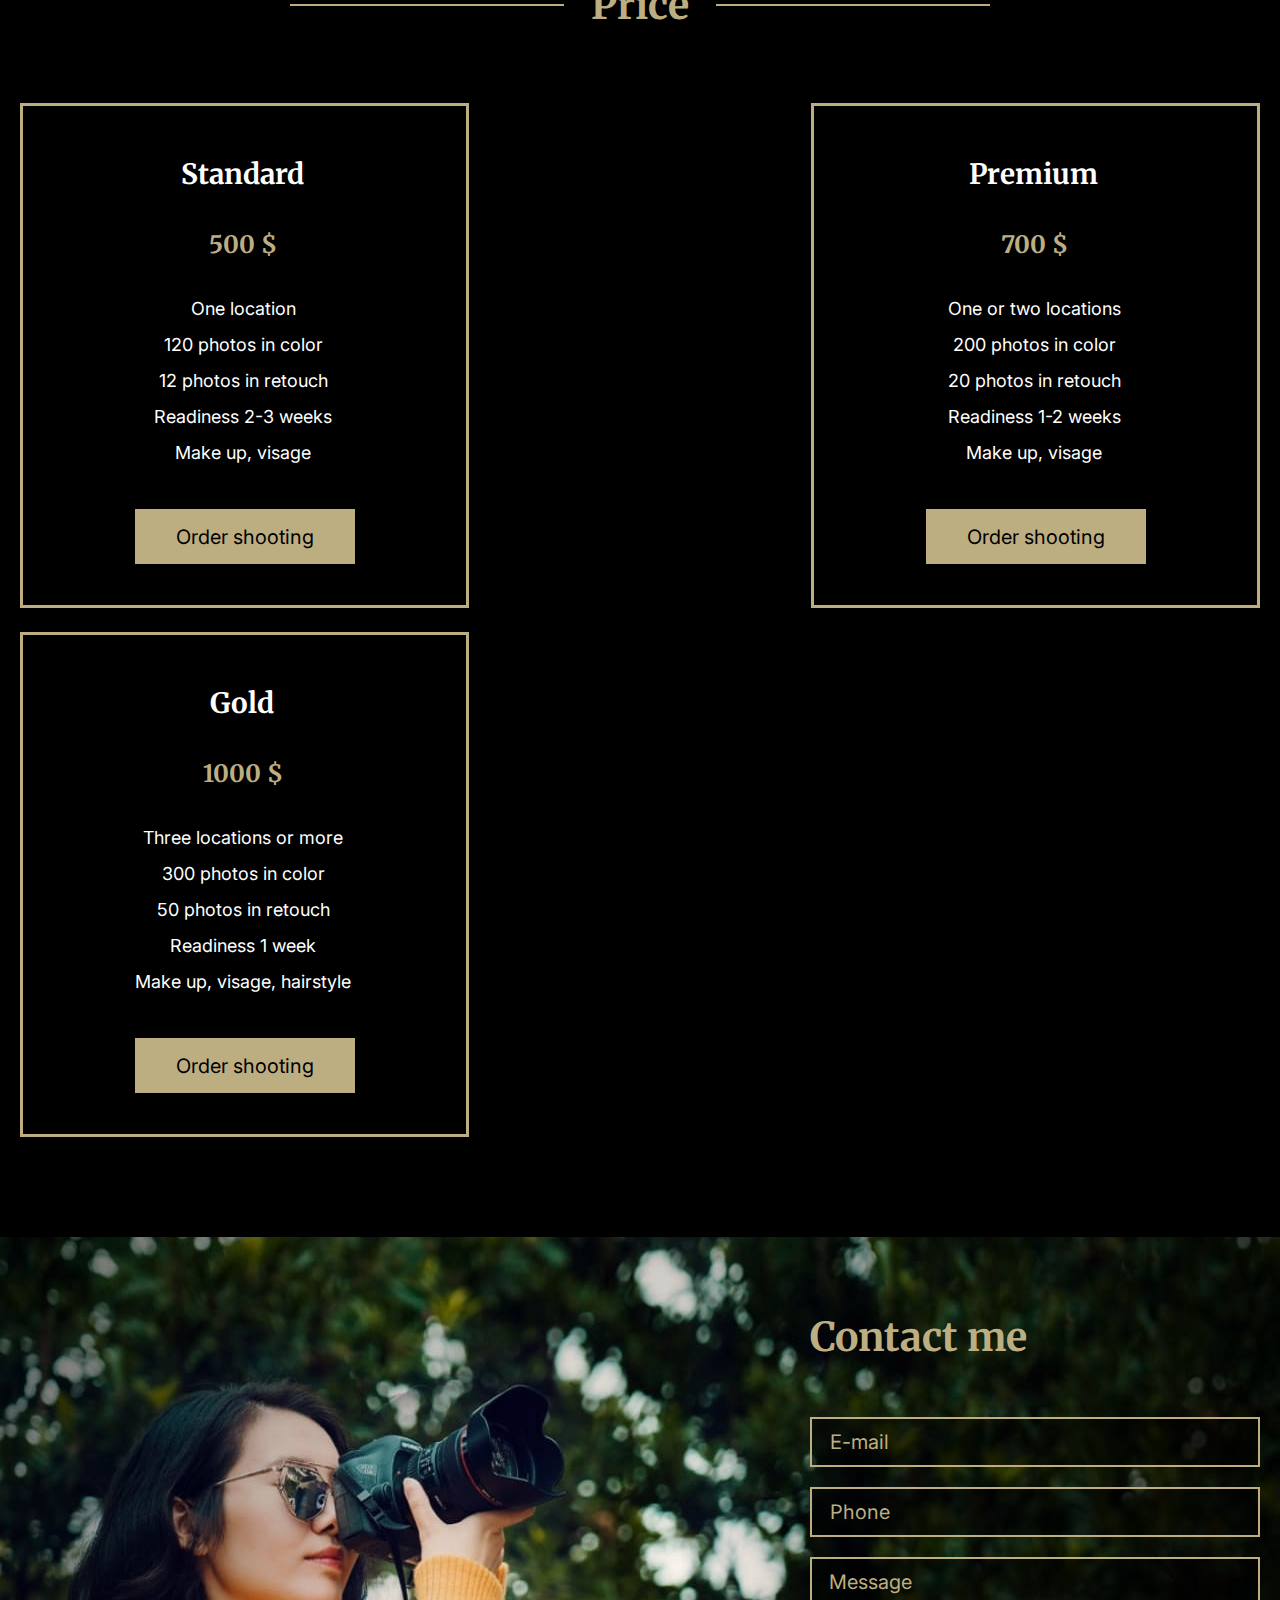
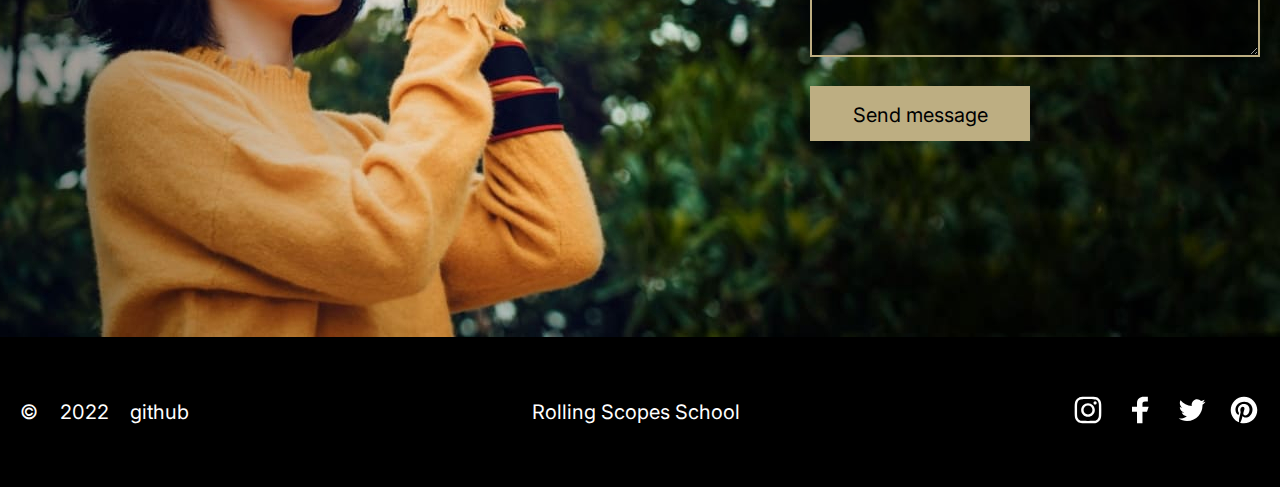
==== commit c4322335: "fix: change adaptive parameters" ====
--- a/portfolio/index.html
+++ b/portfolio/index.html
@@ -53,7 +53,7 @@
   </header>
 
   <main class="main">
-    <div class="container">
+    <div class="container" id="hero">
       <section class="hero-section">
         <h1 class="hero-title">Alexa Rise</h1>
         <p class="hero-text">Save sincere emotions, romantic feelings and happy moments of life together with professional photographer Alexa Rise</p>
@@ -233,6 +233,7 @@
       </section>
 
       <section class="section" id="contacts">
+        <div class="contacts-section">
         <div class="contacts-title">
           <h2 class="section-title-contacts">Contact me</h2>
         </div>
@@ -243,6 +244,7 @@
         </div>
         <div class="send-message">
           <button class="btn-message">Send message</button>
+        </div>
         </div>
       </section>
     </div>
@@ -269,7 +271,7 @@
         </div>
       </div>
     </div>
-  </footer>
+  </footer> 
   
 
   <script src="index.js"></script>
--- a/portfolio/style.css
+++ b/portfolio/style.css
@@ -12,14 +12,19 @@
 
 html {
   scroll-behavior: smooth; 
+  overflow-x: hidden;
+  
 }
 
 .container {
+  display: block;
   background-color: black;
   color: white;
   max-width: 1440px;
   margin: 0 auto;
-  padding: 0px 0px;
+  padding: 0px auto;
+  overflow-x: hidden;
+   overflow-y: hidden;
 }
 
 .header {
@@ -28,7 +33,7 @@
   background: url('assets/jpg/mainfoto.jpg');
   background-repeat: no-repeat;
   background-position: center 0px;
-  width: 1440px;
+  max-width: 1440px;
   height: 92px;
   padding-left: 0px;
   padding-top: 0px;
@@ -65,7 +70,7 @@
 
 .nav {
   display: flex;
-  margin-left: 780px;
+  margin-left: auto;
   margin-top: 23px;
   margin-bottom: 20px;
   border: none;
@@ -229,13 +234,18 @@
   display: none;
 }
 
-.hero-section {
+#hero {
   background-image: url('assets/jpg/mainfoto.jpg');
   background-position: center -90px;
   background-repeat: no-repeat;
+  max-width: 1440px;
+}
+
+.hero-section {
+  
   padding-top: 163px;
   padding-left: 80px;
-  padding-right: 860px;
+  
   padding-bottom: 330px;
   height: 330px;
   width: 500px;
@@ -269,8 +279,8 @@
 }
 
 .btn-hero {
-  height: 55px;
-  width: 220px;
+  height: 54px;
+  width: 219px;
   font-family: Inter;
   font-size: 20px;
   font-style: normal;
@@ -289,17 +299,14 @@
 }
 
 #skills {
-  width: 1440px;
-  height: 482px;
-  margin: 0px;
+  max-width: 1440px;
 }
 
 .section-heading {
   position: relative;
   width: 700px;
   height: 80px;
-  padding-left: 370px;
-  padding-right: 370px;
+  margin: 0 auto;
   padding-top: 100px;
 }
 
@@ -334,8 +341,8 @@
   display: flex;
   justify-content: space-between;
   flex-wrap: wrap;
-  width: 1400px;
-  height: 242px;
+  max-width: 1400px;
+  
   padding-left: 20px;
   padding-right: 20px;
   padding-top: 60px;
@@ -412,8 +419,7 @@
 }
 
 #portfolio {
-  width: 1400px;
-  height: 1500px;
+  max-width: 1400px;
   padding-left: 20px;
   padding-right: 20px;
   margin: 0px;
@@ -423,8 +429,8 @@
   position: relative;
   width: 700px;
   height: 80px;
-  padding-left: 348px;
-  padding-right: 370px;
+  margin: 0 auto 1px;
+  
   padding-top: 100px;
 }
 
@@ -451,13 +457,16 @@
 
 .portfolio-btn {
   display: flex;
-  justify-content: space-between;
+  justify-content: center;
+  flex-wrap: wrap;
   gap: 5px;
-  height: 55px;
-  width: 895px;
-  padding-left: 252px;
-  padding-right: 253px;
+  
   padding-top: 60px;
+}
+
+.gallery-photo{
+  max-width: 450px;
+  max-height: 560px;
 }
 
 .black {
@@ -467,17 +476,16 @@
 
 .gallery {
   display: flex;
-  justify-content: space-between;
+  justify-content: center;
   flex-wrap: wrap;
-  gap: 20px;
-  height: 1145px;
-  width: 1400px;
+  gap: 25px;
+  max-width: 1400px;
   padding-top: 60px;
 }
 
 #video {
-  height: 945px;
-  width: 1440px;
+ 
+  max-width: 1440px;
   margin: auto;
  
 }
@@ -490,7 +498,7 @@
   background: url('assets/jpg/video-player.jpg');
   background-repeat: no-repeat;
   background-position: center 60px;
-  width: 1400px;
+  max-width: 1400px;
   height: 705px;
   padding-left: 20px;
   padding-right: 20px;
@@ -511,8 +519,8 @@
 }
 
 #price {
-  width: 1440px;
-  height: 845px;
+  max-width: 1440px;
+  
 }
 
 .price-section {
@@ -520,11 +528,11 @@
   justify-content: space-between;
   flex-wrap: wrap;
   gap: 24px;
-  width: 1400px;
-  height: 505px;
+  max-width: 1400px;
+  
   padding-left: 20px;
   padding-right: 20px;
-  padding-top: 60px;
+  padding-top: 58px;
   padding-bottom: 100px;
 }
 
@@ -629,7 +637,9 @@
 }
 
 #contacts {
-  width: 1440px;
+  display: flex;
+  justify-content: end;
+  max-width: 1440px;
   height: 700px;
   background: url('assets/jpg/contacts.jpg');
   background-size: auto 700px;
@@ -740,8 +750,9 @@
 .footer {
   display: flex;
   justify-content: space-between;
-  width: 1440px;
+  max-width: 1440px;
   height: 150px;
+  padding: auto;
 }
 
 .copirite{
@@ -778,7 +789,7 @@
 .shcool {
  width: 211px;
  height: 50px;
- padding-left: 410px;
+ 
  padding-top: 50px;
  padding-bottom: 50px;
 }
@@ -799,7 +810,7 @@
   justify-content: space-between;
   width: 188px;
   height: 50px;
-  padding-left: 404px;
+  
   padding-right: 20px;
   padding-top: 50px;
 }
@@ -833,41 +844,51 @@
   transition: 0.4s;
 }
 
+@media (max-width: 1440px) {
+ .container {
+   width: 100%;
+   margin-left: auto;
+ }
+}
 
 
 @media(max-width: 768px){
+.container {
+   width: 100%;
+   margin-left: auto;
+ }
+
 .header {
-  width: 648px;
+  display: flex;
+  justify-content: space-between;
+  max-width: 648px;
   height: 92px;
   padding-left: 60px;
-  padding-right: 64px;
+  padding-right: 60px;
   background: url('assets/jpg/hero.jpg');
-  margin: 0px auto;
+  margin: auto;
 }
 
 .nav {
-  position: absolute;
-  transition: transform 1.5s;
-  padding-left: 4px;
+  position: fixed;
+  padding-left: 0px;
   margin: 0px;
   flex-direction: column;
-  width: 615px;
-  height: 2000px;
+  height: 8500px;
   background-color: black;
-  margin-left: 88px;
   margin-top: 0px;
-  right: -1500px;
+  right: -620px;
+  transition: 1.5s;
+  overflow-x: hidden;
+}  
+
+.nav.open{
+  width: 620px;
+  margin-left: 100px;
+  right: 0px;
+  z-index: 2;
   transition: 1s;
   overflow-x: hidden;
-}  
-
-.nav.open{
-  transform: translateX(0%);
-  z-index: 2;
-  right: 0px;
-  transition: 1s;
-  overflow-x: hidden;
-  
 }
 
 .nav-list {
@@ -910,13 +931,17 @@
 
 .switch-lng{
   padding-top: 20px;
-  padding-left: 435px;
-  padding-right: 17px;
+  margin-left: auto;
+  /* padding-right: 17px; */
   width: 81px;
 }
 
 .lng-text-slash{
-  padding-right: 7px;
+  padding-right: 11px;
+}
+
+.lng-text-ru {
+  padding-right: 2px;
 }
 
 .hamburger {
@@ -972,17 +997,22 @@
   cursor: pointer;
 }
 
+#hero{
+  background-image: url('assets/jpg/hero.jpg');
+  background-position: center -90px;
+  background-repeat: no-repeat;
+  width: 768px;
+  
+}
+
 .hero-section {
   height: 421px;
   width: 390px;
-  background-image: url('assets/jpg/hero.jpg');
-  background-position: center -90px;
-  background-repeat: no-repeat;
-  padding-top: 78px;
-  padding-left: 61px;
+  padding-top: 76px;
+  padding-left: 60px;
   padding-right: 317px;
   padding-bottom: 0px;
-  margin: 0px auto;
+  margin: 0px;
 }
   
 .hero-title {
@@ -999,7 +1029,7 @@
 .hero-text {
   margin: 0px;
   padding-top: 20px;
-  padding-bottom: 59px;
+  padding-bottom: 60px;
   height: 72px;
   width: 390px;
   font-family: Inter;
@@ -1012,20 +1042,18 @@
 }
 
 #skills {
-  height: 729px;
+ 
+  max-width: 768px;
 }
   
 .section-heading {
   width: 364px;
-  height: 80px;
-  padding-top: 101px;
-  padding-left: 202px;
-  padding-right: 202px;
-  align-items: center;
+  padding-top: 103px;
 }
 
 
 .section-title-skills{
+ 
   width: 131px;
   font-family: Merriweather;
   font-size: 32px;
@@ -1033,19 +1061,16 @@
   font-weight: 700;
   line-height: 40px;
   letter-spacing: 0em;
-  text-align: center;
+
 }
 
 .hediang-title-skills{
   padding-left: 116px;
-  padding-right: 0px;
-  padding-top: 0px;
-  padding-bottom: 0px;
 }
 
 .hediang-img{
   width: 362px;
-  padding-top: 16px;
+  padding-top: 18px;
 }
 
 .skills-items {
@@ -1053,7 +1078,7 @@
   justify-content: space-around;
   width: 718px;
   height: 520px;
-  padding-left: 21px;
+  padding-left: 20px;
   padding-right: 20px;
   padding-top: 24px;
 }
@@ -1091,7 +1116,7 @@
 }
 
 .image {
-   padding-bottom: 27px;
+   padding-bottom: 26px;
 }
 
 #microfon{
@@ -1099,7 +1124,7 @@
 }
 
 .microfon{
-   padding-bottom: 27px;
+   padding-bottom: 26px;
 }
 
 #camera{
@@ -1107,7 +1132,7 @@
 }
 
 .camera {
-   padding-bottom: 27px;
+   padding-bottom: 26px;
 }
 
 #videoimg{
@@ -1115,13 +1140,13 @@
 }
 
 .video{
-   padding-bottom: 27px;
+   padding-bottom: 26px;
 }
 
 .section-heading-portfolio {
   width: 364px;
   height: 80px;
-  padding-top: 81 px;
+  padding-top: 105px;
   padding-left: 202px;
   padding-right: 202px;
   align-items: center;
@@ -1166,6 +1191,7 @@
   height: 3491px;
   gap: 21px;
   padding-left: 159px;
+  padding-top: 59px;
 }
 
 .gallery-photo{
@@ -1181,7 +1207,7 @@
   background-repeat: no-repeat;
   background-position: center 28px;
   width: 768px;
-  height: 447px;
+  height: 448px;
   padding: 0px;
 }
 
@@ -1244,7 +1270,7 @@
 }
 
 #contacts{
-  height: 600px;
+  height: 602px;
   width: 768px;
    background: url('assets/jpg/contacts-adap.jpg');
   background-size: auto 600px;
@@ -1255,7 +1281,7 @@
   width: 450px;
   height: 64px;
   padding-left: 293px;
-  padding-top: 59px;
+  padding-top: 61px;
   padding-bottom: 40px;
 }
 
@@ -1287,9 +1313,9 @@
 }
 
 .copirite{
-  height: 32px;
-  padding-left: 297px;
-  padding-top: 16px;
+  height: 30px;
+  padding-left: 298px;
+  padding-top: 14px;
   padding-bottom: 0px;
 }
 
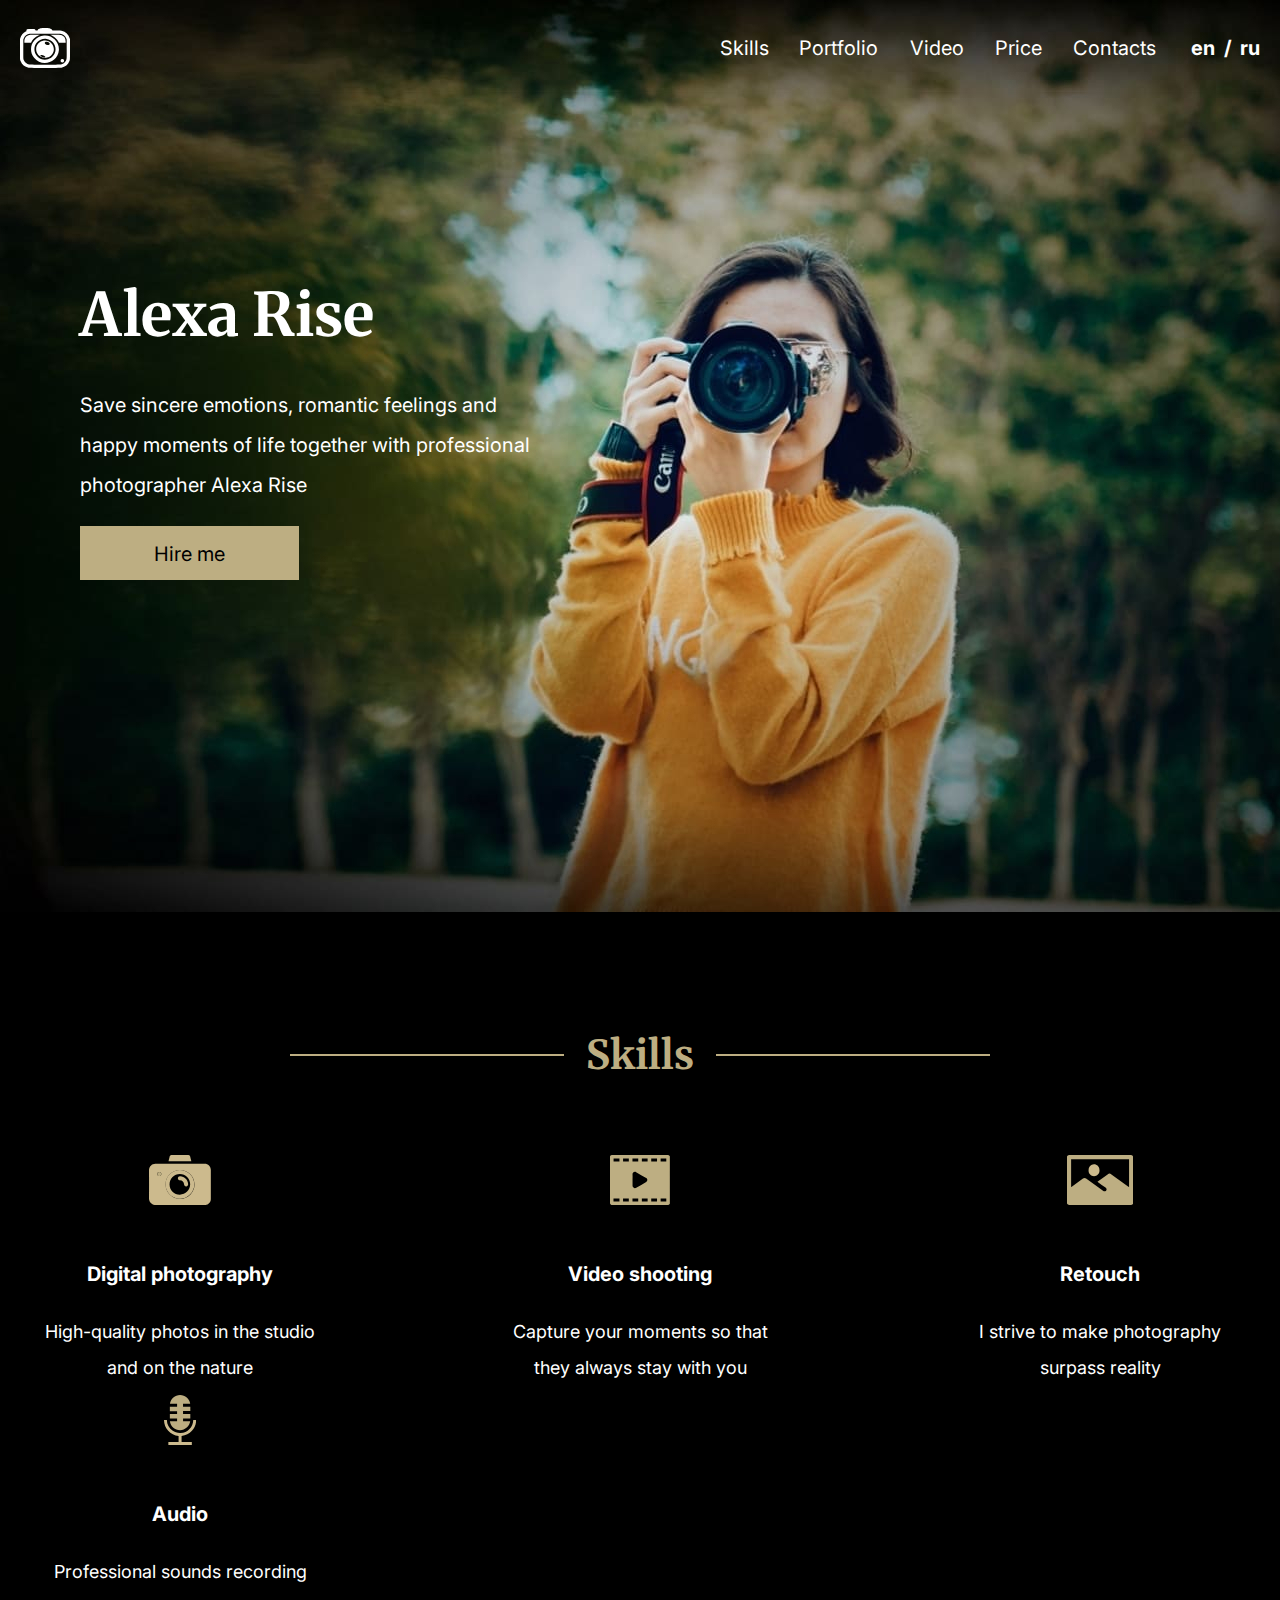
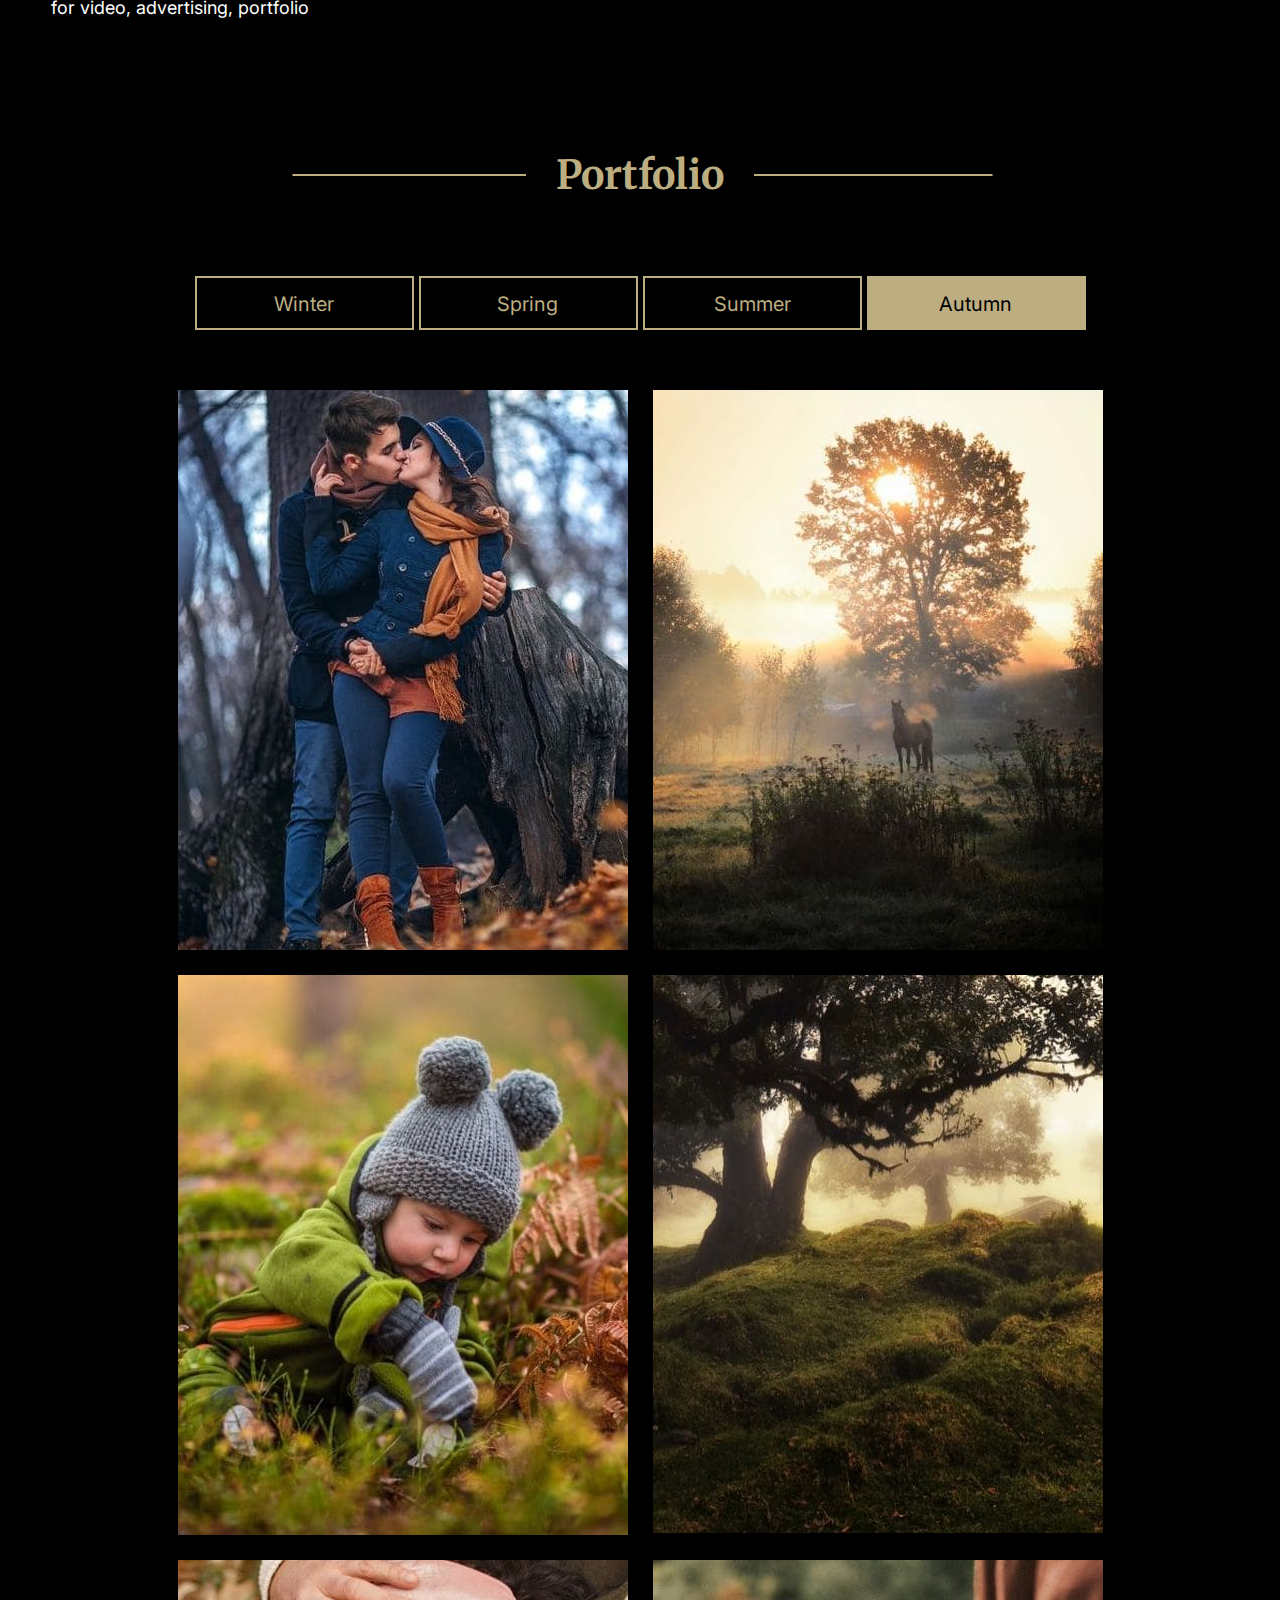
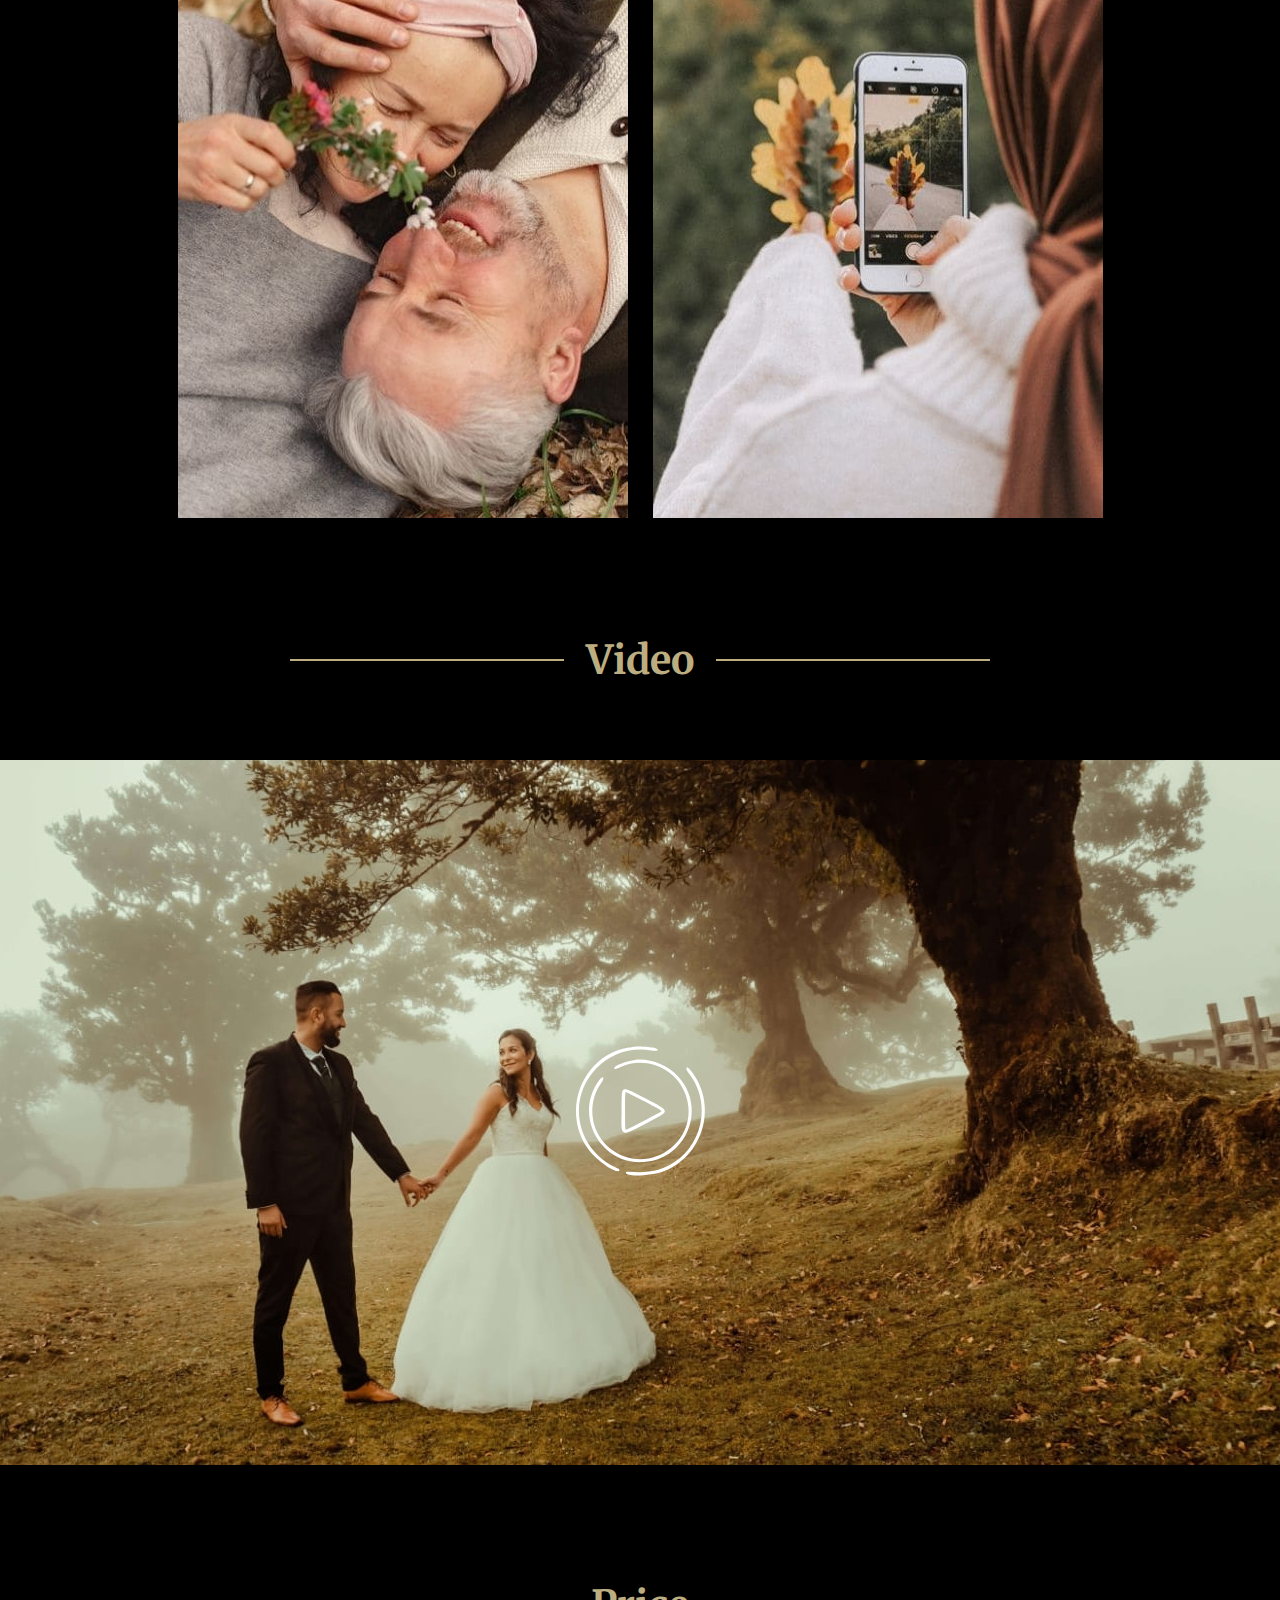
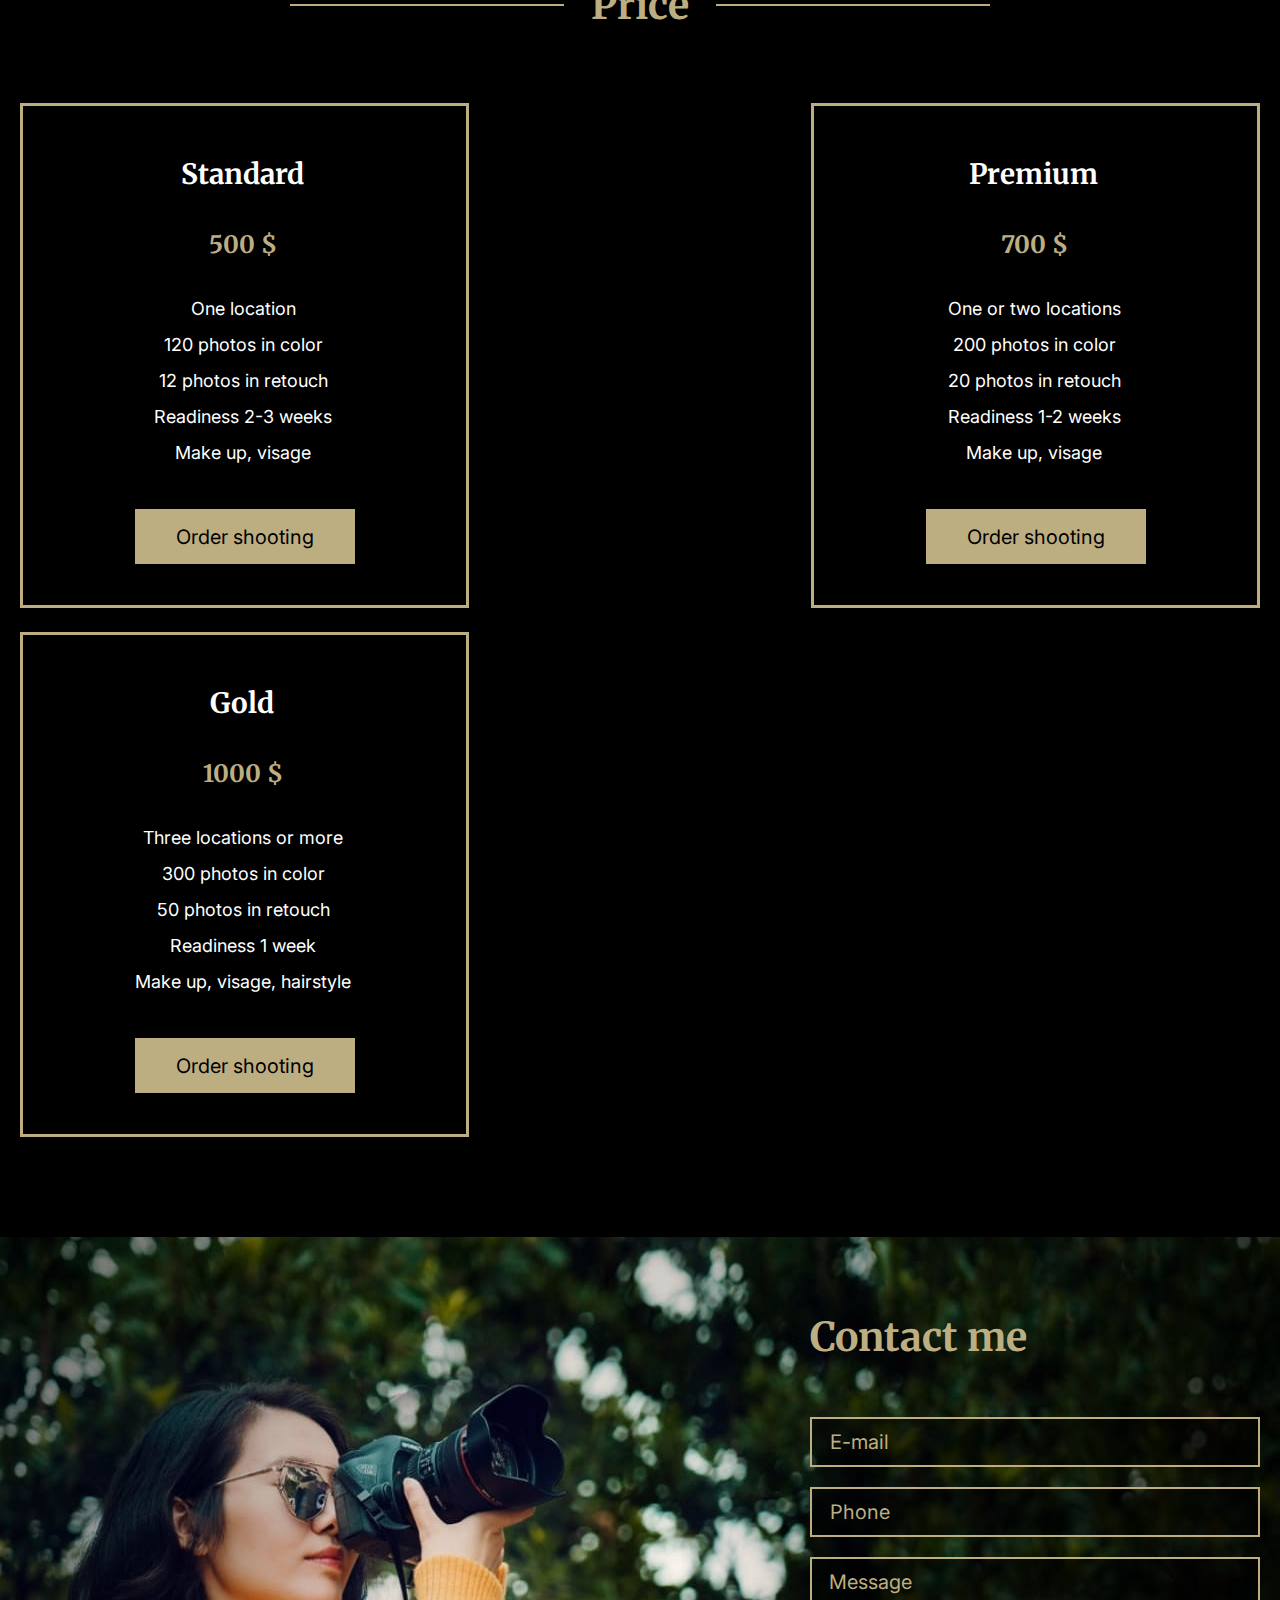
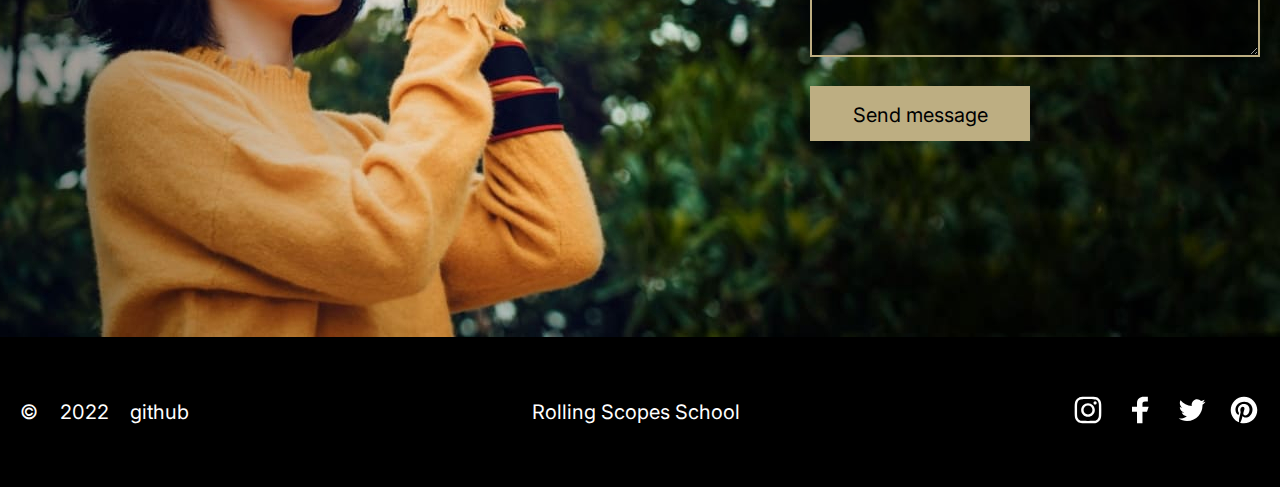
==== commit 9cf2844a: "feat: add adaptiv 320px" ====
--- a/portfolio/index.html
+++ b/portfolio/index.html
@@ -130,22 +130,22 @@
         </div>
         <div class="gallery">
           <div class="gallery-photo">
-            <img src="assets/jpg/portfolio-img-1.jpg" alt="gallery-photo" width="450" height="560">
-          </div>
-          <div class="gallery-photo">
-            <img src="assets/jpg/portfolio-img-2.jpg" alt="gallery-photo" width="450" height="560">
-          </div>
-          <div class="gallery-photo">
-            <img src="assets/jpg/portfolio-img-3.jpg" alt="gallery-photo" width="450" height="560">
-          </div>
-          <div class="gallery-photo">
-            <img src="assets/jpg/portfolio-img-4.jpg" alt="gallery-photo" width="450" height="558">
-          </div>
-          <div class="gallery-photo">
-            <img src="assets/jpg/portfolio-img-5.jpg" alt="gallery-photo" width="450" height="558">
-          </div>
-          <div class="gallery-photo">
-            <img src="assets/jpg/portfolio-img-6.jpg" alt="gallery-photo" width="450" height="558">
+            <img id="img-gal" src="assets/jpg/portfolio-img-1.jpg" alt="gallery-photo" width="450" height="560">
+          </div>
+          <div class="gallery-photo">
+            <img id="img-gal" src="assets/jpg/portfolio-img-2.jpg" alt="gallery-photo" width="450" height="560">
+          </div>
+          <div class="gallery-photo">
+            <img id="img-gal" src="assets/jpg/portfolio-img-3.jpg" alt="gallery-photo" width="450" height="560">
+          </div>
+          <div class="gallery-photo">
+            <img id="img-gal" src="assets/jpg/portfolio-img-4.jpg" alt="gallery-photo" width="450" height="558">
+          </div>
+          <div class="gallery-photo">
+            <img id="img-gal" src="assets/jpg/portfolio-img-5.jpg" alt="gallery-photo" width="450" height="558">
+          </div>
+          <div class="gallery-photo">
+            <img id="img-gal" src="assets/jpg/portfolio-img-6.jpg" alt="gallery-photo" width="450" height="558">
           </div>
         </div>
       </section> 
@@ -234,17 +234,17 @@
 
       <section class="section" id="contacts">
         <div class="contacts-section">
-        <div class="contacts-title">
+          <div class="contacts-title">
           <h2 class="section-title-contacts">Contact me</h2>
-        </div>
-        <input class="input"  type="email" placeholder="E-mail">
-        <input class="input" type="tel" placeholder="Phone">
-        <div class="text-message">
+          </div>
+          <input class="input"  type="email" placeholder="E-mail">
+          <input class="input" type="tel" placeholder="Phone">
+          <div class="text-message">
           <textarea class="text-input" name="message" id="mesage" cols="45" rows="10" placeholder="Message"></textarea>
-        </div>
-        <div class="send-message">
+          </div>
+          <div class="send-message">
           <button class="btn-message">Send message</button>
-        </div>
+          </div>
         </div>
       </section>
     </div>
--- a/portfolio/style.css
+++ b/portfolio/style.css
@@ -86,7 +86,6 @@
   list-style: none;
   padding-left: 15px;
   padding-right: 16px;
-  
 }
 
 .nav-link-1,
@@ -184,9 +183,6 @@
   font-weight: bold;
   font-size: 20px;
   line-height: 50px;
-  
-  /* padding-right: 9px;
-  padding-left: 0px; */
   cursor: pointer;
 }
 
@@ -230,6 +226,7 @@
   font-size: 20px;
   line-height: 50px;
 }
+
 .burger {
   display: none;
 }
@@ -242,13 +239,11 @@
 }
 
 .hero-section {
-  
   padding-top: 163px;
   padding-left: 80px;
-  
   padding-bottom: 330px;
   height: 330px;
-  width: 500px;
+  max-width: 500px;
   border-radius: 0px;
 }
 
@@ -266,8 +261,7 @@
 .hero-text {
   margin: 0px;
   padding-top: 10px;
-  padding-bottom: 25px;
-  height: 120px;
+  padding-bottom: 21px;
   width: 470px;
   font-family: Inter;
   font-size: 20px;
@@ -342,7 +336,6 @@
   justify-content: space-between;
   flex-wrap: wrap;
   max-width: 1400px;
-  
   padding-left: 20px;
   padding-right: 20px;
   padding-top: 60px;
@@ -405,7 +398,6 @@
   width: 280px;
   height: 72px;
   padding-bottom: 8px;
-
 }
 
 .item-description {
@@ -430,7 +422,6 @@
   width: 700px;
   height: 80px;
   margin: 0 auto 1px;
-  
   padding-top: 100px;
 }
 
@@ -460,7 +451,6 @@
   justify-content: center;
   flex-wrap: wrap;
   gap: 5px;
-  
   padding-top: 60px;
 }
 
@@ -484,10 +474,8 @@
 }
 
 #video {
- 
   max-width: 1440px;
   margin: auto;
- 
 }
 
 .videofon {
@@ -520,7 +508,6 @@
 
 #price {
   max-width: 1440px;
-  
 }
 
 .price-section {
@@ -529,7 +516,6 @@
   flex-wrap: wrap;
   gap: 24px;
   max-width: 1400px;
-  
   padding-left: 20px;
   padding-right: 20px;
   padding-top: 58px;
@@ -762,7 +748,6 @@
   height: 50px;
   padding-left: 20px;
   padding-top: 50px;
- 
 }
 
 .fot {
@@ -789,7 +774,6 @@
 .shcool {
  width: 211px;
  height: 50px;
- 
  padding-top: 50px;
  padding-bottom: 50px;
 }
@@ -810,7 +794,6 @@
   justify-content: space-between;
   width: 188px;
   height: 50px;
-  
   padding-right: 20px;
   padding-top: 50px;
 }
@@ -851,12 +834,20 @@
  }
 }
 
+@media (max-width: 1244px) {
+ .price-section {
+  display: flex;
+  flex-direction: column;
+  align-items: center;
+}
+}
+
 
 @media(max-width: 768px){
 .container {
-   width: 100%;
-   margin-left: auto;
- }
+  max-width: 768px;
+  margin-left: auto;
+}
 
 .header {
   display: flex;
@@ -866,6 +857,8 @@
   padding-left: 60px;
   padding-right: 60px;
   background: url('assets/jpg/hero.jpg');
+  background-repeat: no-repeat;
+  background-position: center 0px;
   margin: auto;
 }
 
@@ -895,9 +888,9 @@
   flex-direction: column;
   width: 150px;
   height: 429px;
-  padding-left: 123px;
+  padding-left: 126px;
   padding-right: 0px;
-  padding-top: 147px;
+  padding-top: 146px;
   overflow-x: hidden;
 }
 
@@ -932,7 +925,6 @@
 .switch-lng{
   padding-top: 20px;
   margin-left: auto;
-  /* padding-right: 17px; */
   width: 81px;
 }
 
@@ -977,7 +969,7 @@
   width: 61px;
   height: 2px;
   transform: rotate(-45deg) translate(-13px, 5px);;
-
+  position: fixed;
 }
 
 .hamburger.open .line2 {
@@ -987,7 +979,8 @@
 .hamburger.open .line3 {
   width: 61px;
   height: 2px;
-  transform: rotate(45deg) translate(-13px, -3px);;
+  transform: rotate(45deg) translate(-10px, -2px);
+  position: fixed;
 }
 
 .hamburger.open:hover {
@@ -1001,18 +994,19 @@
   background-image: url('assets/jpg/hero.jpg');
   background-position: center -90px;
   background-repeat: no-repeat;
-  width: 768px;
-  
+  max-width: 768px;
 }
 
 .hero-section {
+  display: flex;
+  flex-direction: column;
   height: 421px;
-  width: 390px;
+  max-width: 390px;
   padding-top: 76px;
   padding-left: 60px;
   padding-right: 317px;
   padding-bottom: 0px;
-  margin: 0px;
+  margin: auto 0px;
 }
   
 .hero-title {
@@ -1030,7 +1024,6 @@
   margin: 0px;
   padding-top: 20px;
   padding-bottom: 60px;
-  height: 72px;
   width: 390px;
   font-family: Inter;
   font-size: 20px;
@@ -1042,18 +1035,15 @@
 }
 
 #skills {
- 
   max-width: 768px;
 }
   
 .section-heading {
   width: 364px;
-  padding-top: 103px;
-}
-
+  padding-top: 101px;
+}
 
 .section-title-skills{
- 
   width: 131px;
   font-family: Merriweather;
   font-size: 32px;
@@ -1061,7 +1051,6 @@
   font-weight: 700;
   line-height: 40px;
   letter-spacing: 0em;
-
 }
 
 .hediang-title-skills{
@@ -1076,7 +1065,7 @@
 .skills-items {
   display: flex;
   justify-content: space-around;
-  width: 718px;
+  max-width: 718px;
   height: 520px;
   padding-left: 20px;
   padding-right: 20px;
@@ -1147,8 +1136,6 @@
   width: 364px;
   height: 80px;
   padding-top: 105px;
-  padding-left: 202px;
-  padding-right: 202px;
   align-items: center;
 }
 
@@ -1160,9 +1147,9 @@
 }
 
 #portfolio {
-  height: 3870px;
   padding-left: 0px;
   padding-right: 0px;
+  max-width: 768px;
 }
 
 .section-title-portfolio{
@@ -1181,17 +1168,17 @@
   flex-wrap: wrap;
   gap: 5px;
   width: 445px;
-  height: 115px;
-  padding-left: 162px;
-  padding-top: 29px;
+  padding-top: 30px;
+  align-items: center;
+  margin: auto;
 }
 
 .gallery{
   width: 450px; 
-  height: 3491px;
-  gap: 21px;
-  padding-left: 159px;
-  padding-top: 59px;
+  gap: 25px;
+  align-items: center;
+  margin: auto;
+  padding-top: 62px;
 }
 
 .gallery-photo{
@@ -1200,13 +1187,14 @@
 
 #video {
   height: 628px;
+  max-width: 768px;
 }
 
 .videofon{
   background: url('assets/jpg/video-player-adap.jpg');
   background-repeat: no-repeat;
   background-position: center 28px;
-  width: 768px;
+  max-width: 768px;
   height: 448px;
   padding: 0px;
 }
@@ -1216,7 +1204,6 @@
   height: 75px;
   padding-top: 18px;
   padding-right: 78px;
-
 }
 
 .player_img{
@@ -1225,7 +1212,7 @@
 }
 
 #price{
-height: 1905px;
+  height: 1905px;
 }
 
 .price-section{
@@ -1234,9 +1221,9 @@
   gap: 50px;
   width: 420px;
   height: 1615px;
-  padding-left: 174px;
   padding-top: 28px;
-  padding-right: 0px;
+  align-items: center;
+  margin: auto;
 }
 
 .price-item{
@@ -1271,8 +1258,8 @@
 
 #contacts{
   height: 602px;
-  width: 768px;
-   background: url('assets/jpg/contacts-adap.jpg');
+  max-width: 768px;
+  background: url('assets/jpg/contacts-adap.jpg');
   background-size: auto 600px;
   background-position: center center;
 }
@@ -1286,10 +1273,10 @@
 }
 
 .section-title-contacts{
-font-size: 32px;
-font-style: normal;
-font-weight: 700;
-line-height: 64px;
+  font-size: 32px;
+  font-style: normal;
+  font-weight: 700;
+  line-height: 64px;
 }
 
 .input {
@@ -1303,12 +1290,13 @@
 
 .send-message{
   padding-left: 274px;
+  padding-top: 25px;
 }
 
 .footer{
   display: flex;
   flex-direction: column;
-  width: 768px;
+  max-width: 768px;
   height: 190px;
 }
 
@@ -1332,3 +1320,222 @@
 }
 }
 
+@media (max-width: 767px) {
+.skills-items {
+  display: flex;
+  justify-content: center;
+  max-width: 718px;
+  padding-left: 0px;
+  height: auto;
+}
+
+#camera {
+  padding: 0px;
+}
+
+#videoimg{
+  padding: 0px;
+}
+
+#image{
+  padding: 0px;
+}
+
+#microfon{
+  padding: 0px;
+}
+
+#contacts {
+  max-width: 767px;
+}
+
+.contacts-section{
+  display: flex;
+  flex-direction: column;
+  align-items: center;
+  margin-left: auto;
+  margin-right: auto;
+}
+
+.input{
+  margin-left: 0px;
+}
+
+.text-message{
+  padding-left: 0px;
+}
+
+.send-message{
+  padding-left: 0px;
+}
+
+.contacts-title{
+  padding-left: 0px;
+  padding-right: 0px;
+}
+
+.section-title-contacts{
+  text-align: center;
+}
+
+.copirite{
+  align-items: center;
+  margin: auto;
+  padding-left: 0px;
+  padding-top: 14px;
+  padding-bottom: 0px;
+}
+
+.shcool{
+  align-items: center;
+  margin: auto;
+  padding-left: 0px;
+}
+
+.social{
+  align-items: center;
+  margin: auto;
+  padding-left: 0px;
+  padding-right: 0px;
+}
+}
+
+@media (max-width: 590px){
+ .nav-list{
+   padding-left: 200px;
+ }
+}
+
+@media (max-width: 490px){
+.header{
+  padding-left: 40px;
+  padding-right: 40px;
+ } 
+
+ 
+.hero-section{
+  padding-left: 30px;
+}
+
+.hero-text {
+  margin: 0 0 60px;
+  padding-top: 20px;
+  padding-bottom: 0px;
+  max-width: 256px;
+  font-family: Inter;
+  font-size: 20px;
+  font-style: normal;
+  font-weight: 400;
+  line-height: 24px;
+  letter-spacing: 0em;
+  text-align: left;
+}
+
+.section-heading {
+  width: 280px;
+}
+
+.hediang-img{
+  width: 280px;
+}
+
+.section-title-skills{
+  width: 102px;
+}
+
+.hediang-title-skills{
+  padding-left: 89px;
+}
+
+.hediang-title-portfolio{
+  padding-left: 61px;
+}
+
+.section-title-portfolio{
+  width: 163px;
+}
+
+.section-heading-portfolio{
+  width: 280px;
+}
+
+.portfolio-btn{
+  flex-direction: column;
+  max-width: 320px;
+  align-items: center;
+  margin: 0 auto;
+}
+
+.gallery{
+  width: 280px; 
+}
+
+.gallery-photo{
+  max-width: 280px;
+  height: 390px;
+  margin: 0 auto;
+}
+
+#img-gal{
+  width: 280px;
+  height: 390px;
+}
+
+#video{
+  padding-left: 10px;
+  padding-right: 10px;
+}
+
+.price-section{
+  max-width: 300px;
+  margin: 0 auto;
+  padding-left: 10px;
+  padding-right: 10px;
+}
+
+.price-item{
+  width: 300px;
+}
+
+.price-header {
+  padding-left: 85px;
+}
+
+.price-number {
+  padding-left: 110px;
+}
+
+.price-text{
+  width: 260px;
+}
+
+.btn-prices {
+  padding-left: 44px;
+}
+
+.contacts-section{
+  width: 300px;
+}
+
+.contacts-title{
+  width: 300px;
+}
+
+.input{
+  width: 300px;
+}
+
+.text-message{
+  width: 300px;
+}
+
+.text-input{
+  width: 300px;
+}
+}
+
+@media (max-width: 470px) {
+.nav-list{
+  padding-left: 320px;
+}
+}
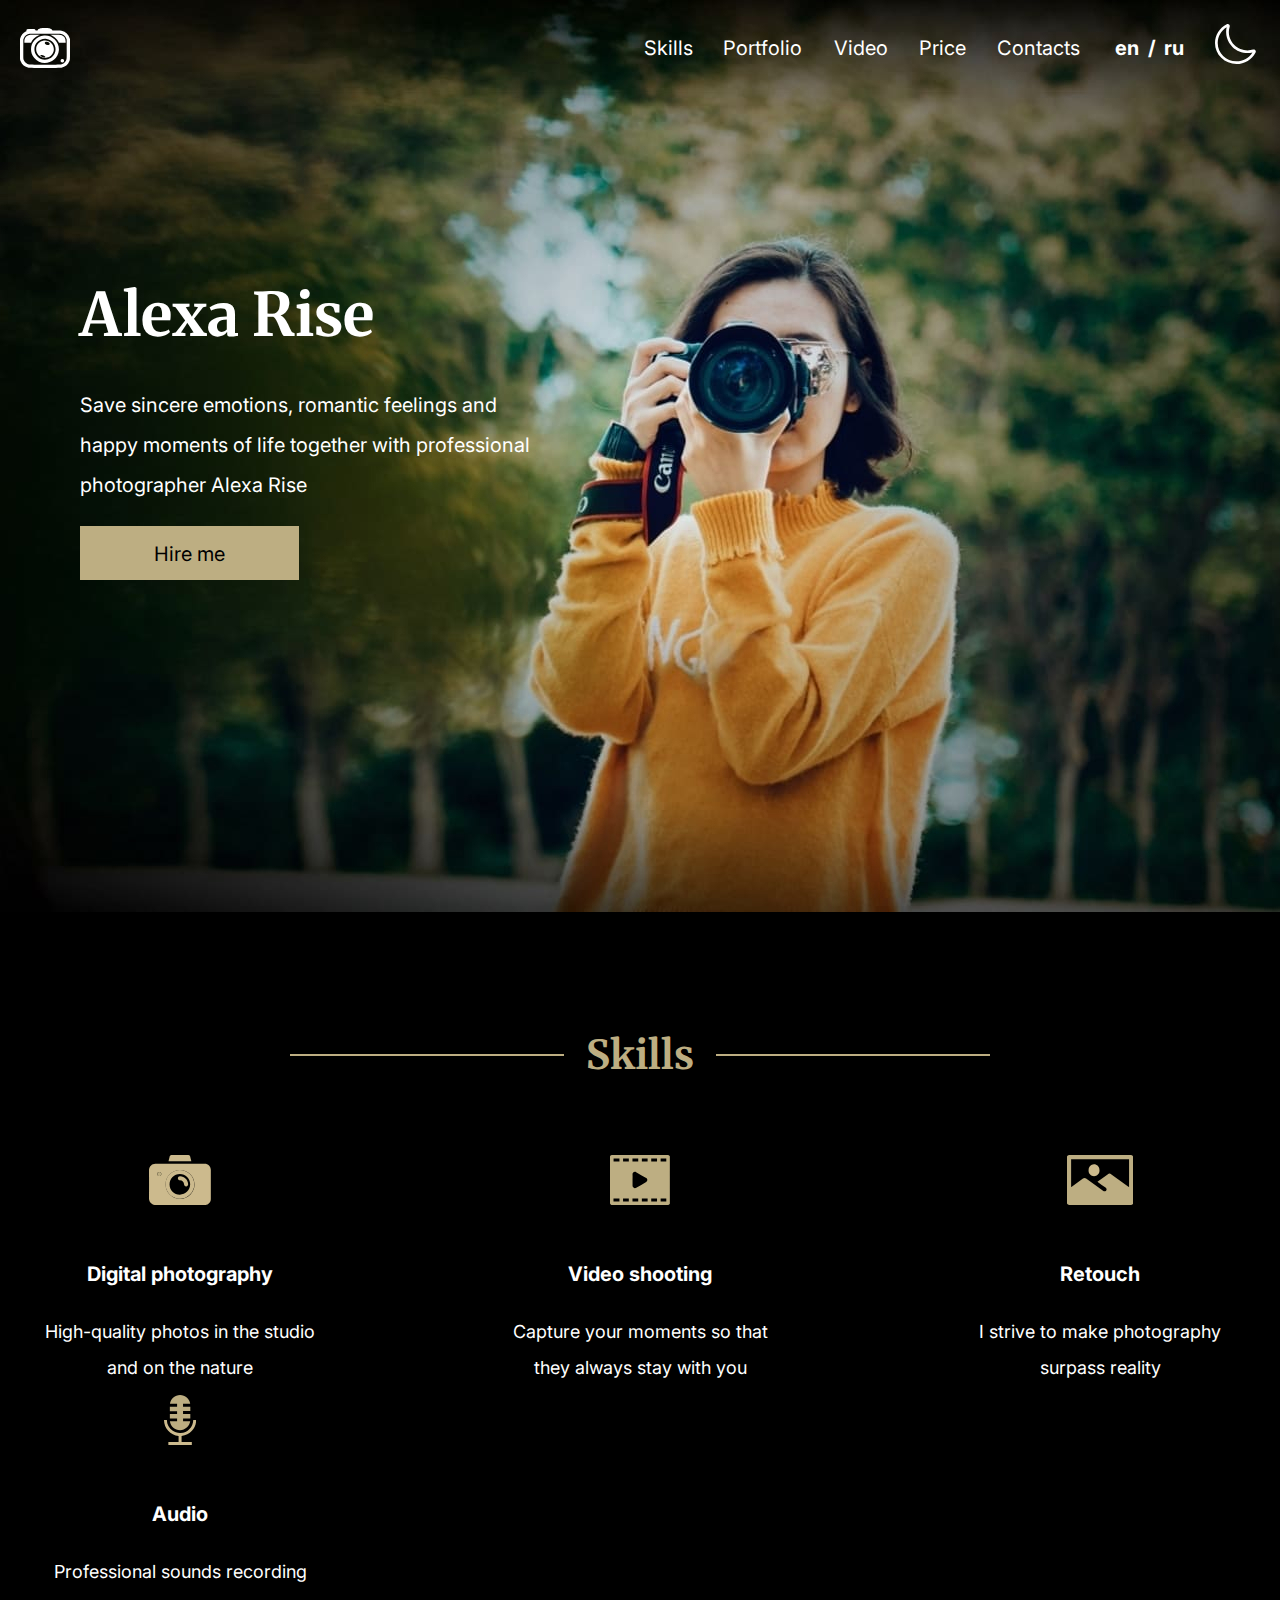
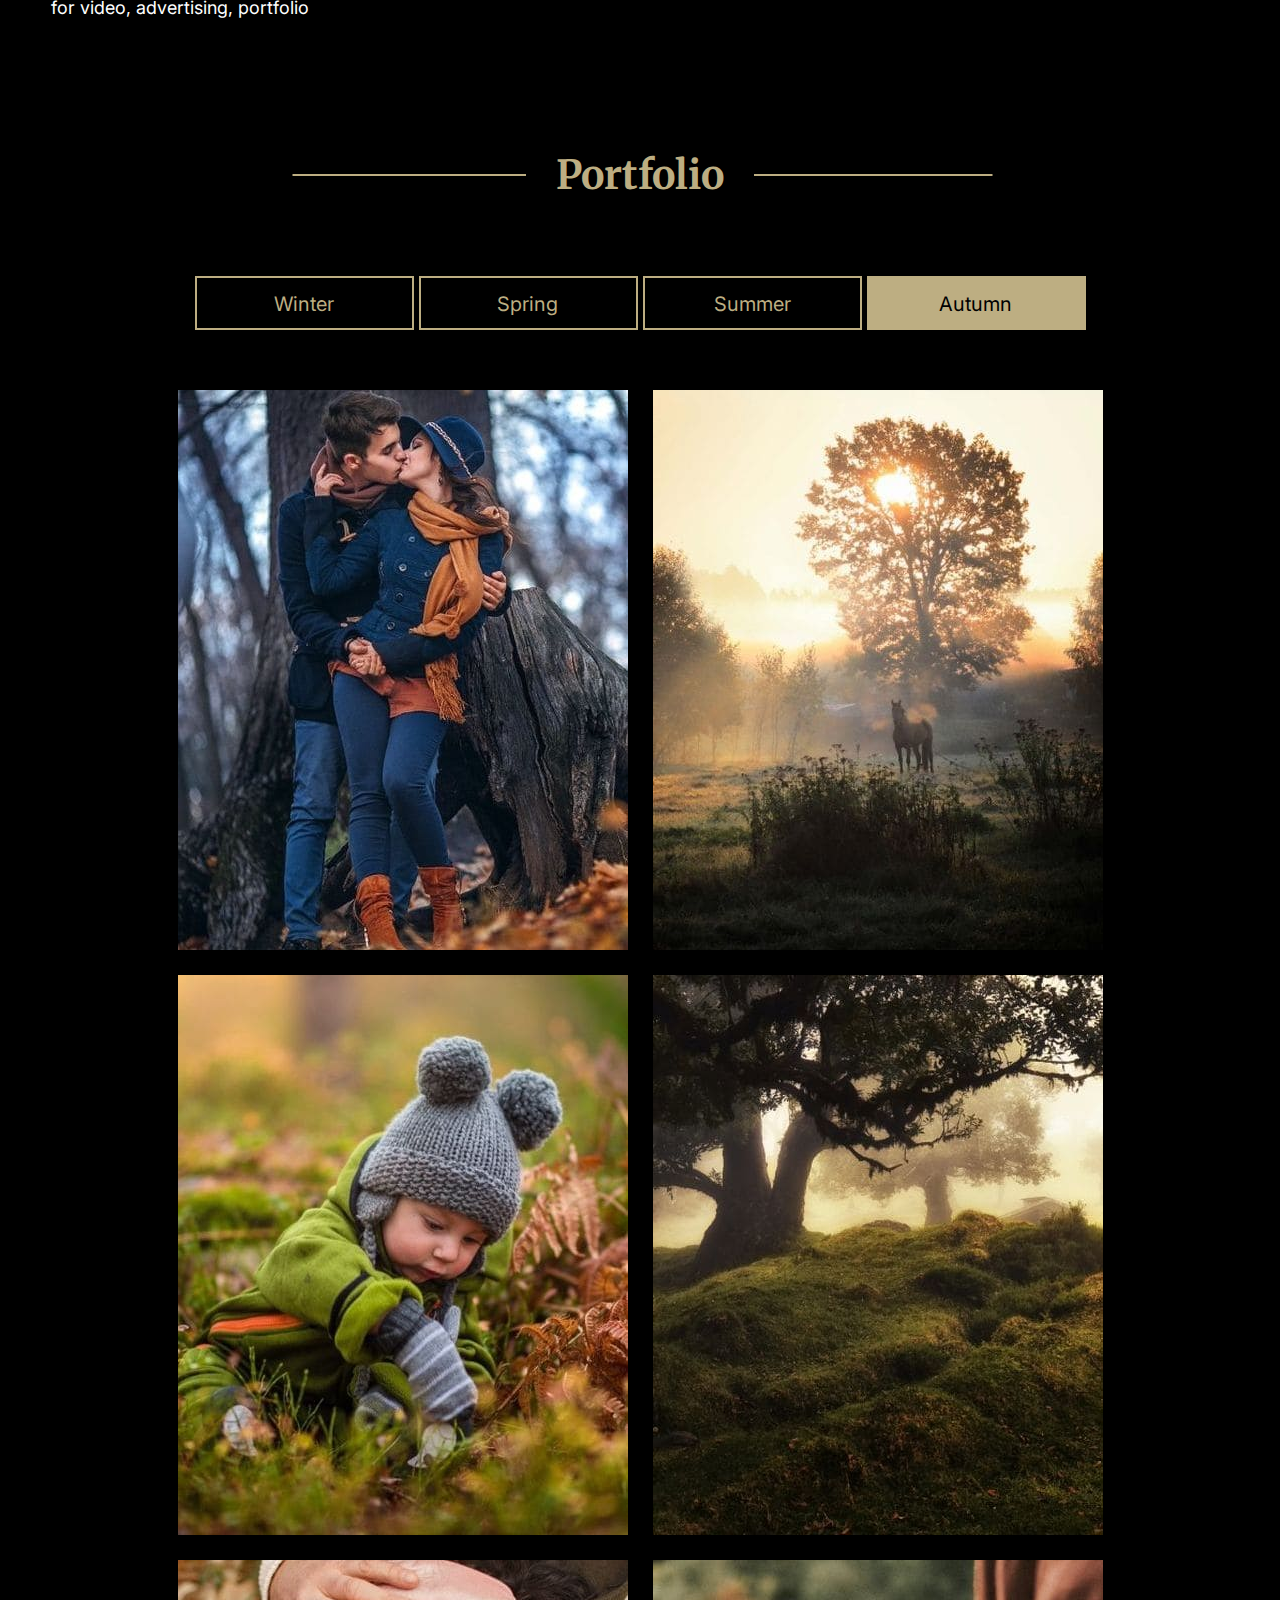
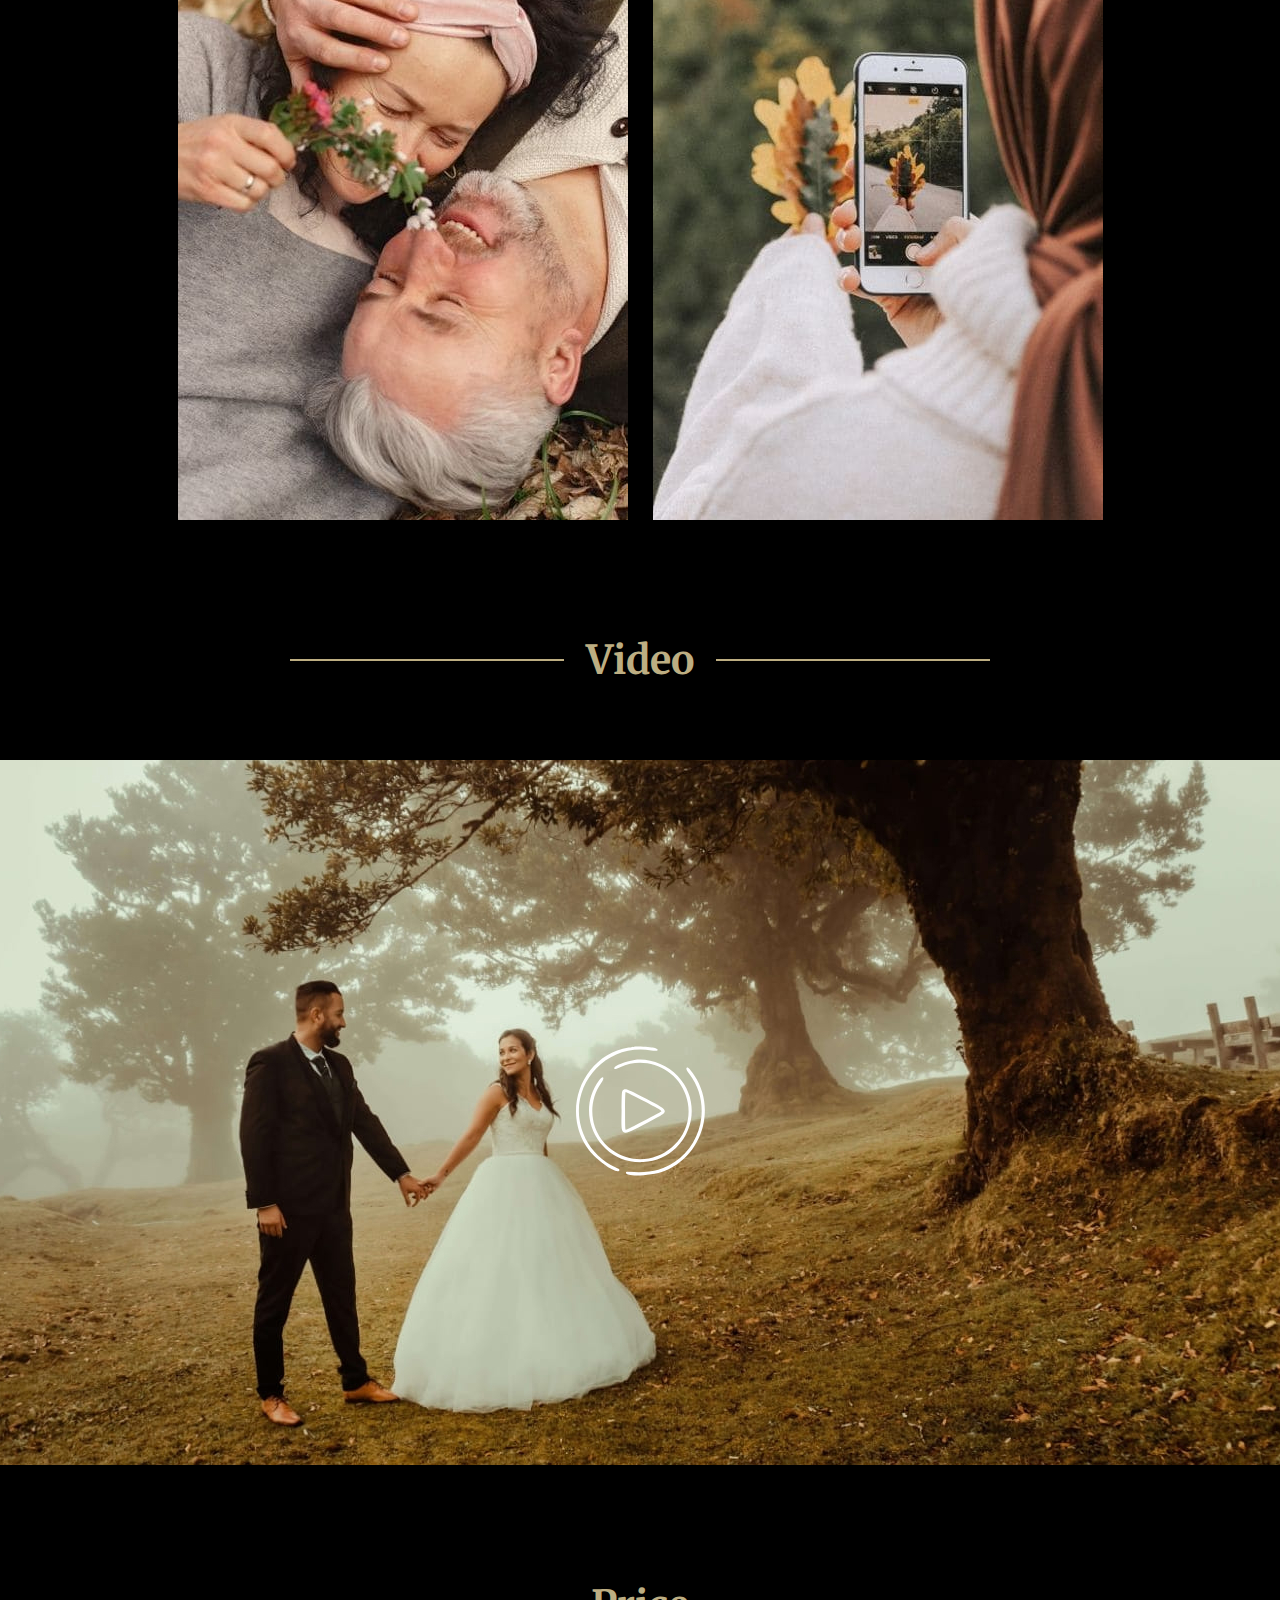
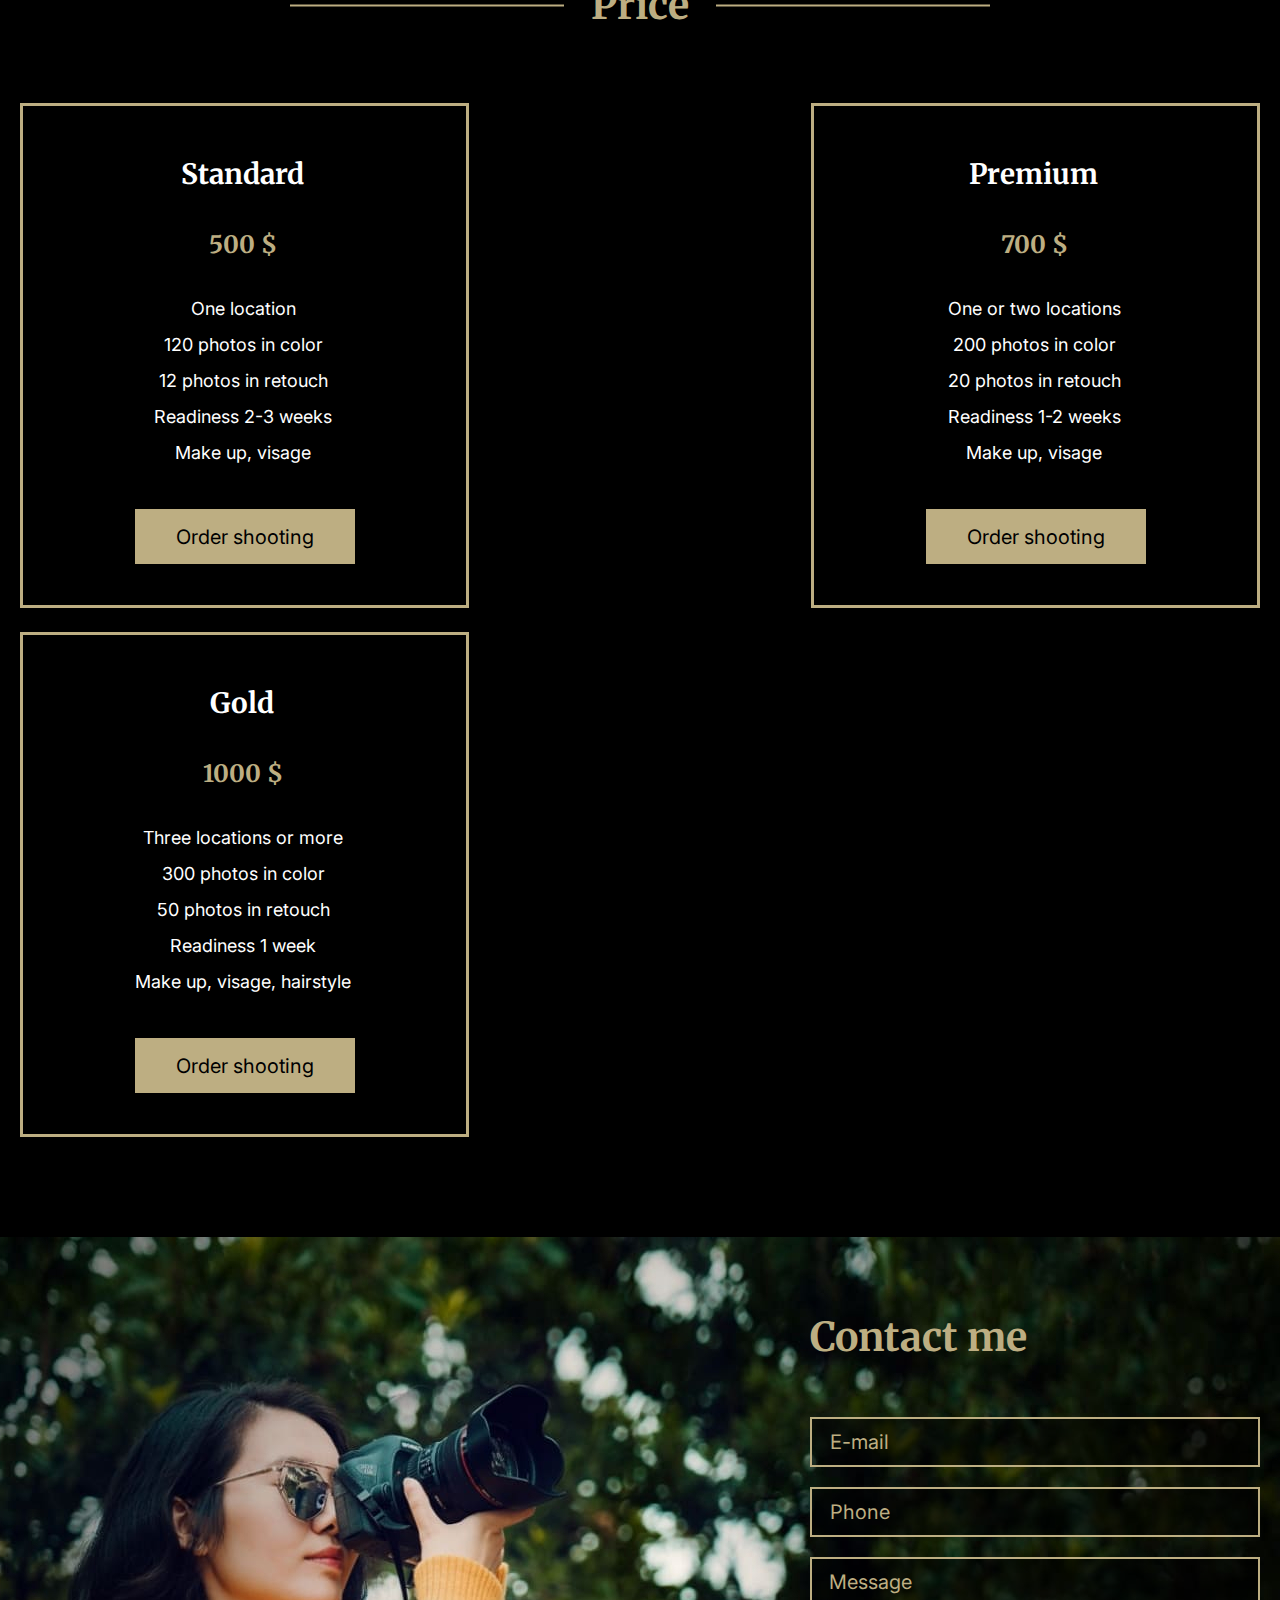
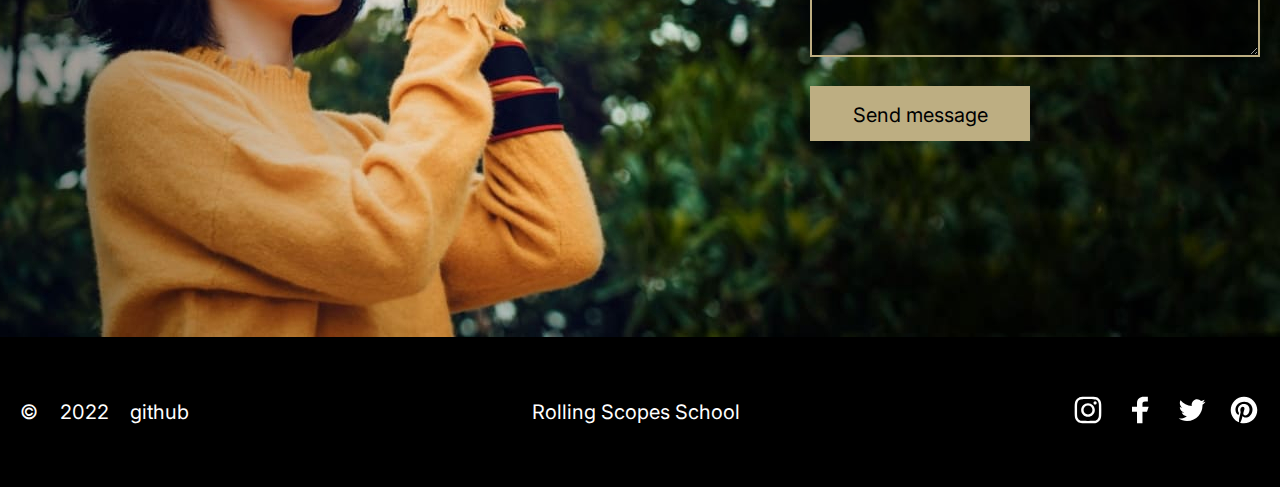
==== commit 5e1109f1: "add change theme" ====
--- a/portfolio/index.html
+++ b/portfolio/index.html
@@ -1,5 +1,5 @@
 <!DOCTYPE html>
-<html lang="en">
+<html lang="en" class="day">
 <head>
   <title>portfolio</title>
   <meta charset="UTF-8">
@@ -41,6 +41,12 @@
           <span class="lng-text-slash">/</span>
           <span class="lng-text-ru">ru</span>
         </div>
+      
+      <div class="themes">
+        <img class="sun" src="assets/svg/sun.svg" alt="sun">
+        <img class="moon" src="assets/svg/moon.svg" alt="sun">
+      </div>
+
       <div class="three col">
         <div class="hamburger" id="hamburger-1">
           <span class="line line1"></span>
@@ -57,7 +63,7 @@
       <section class="hero-section">
         <h1 class="hero-title">Alexa Rise</h1>
         <p class="hero-text">Save sincere emotions, romantic feelings and happy moments of life together with professional photographer Alexa Rise</p>
-        <button class="btn-hero">Hire me</button>
+        <button class="btn-hero pulse">Hire me</button>
       </section>
 
      <section class="section" id="skills">
@@ -67,6 +73,7 @@
           </div>
           <div class="one">
             <img class="hediang-img" src="assets/svg/title-line.svg" alt="line" width="700" height="2">
+            <img class="hediang-img dark" src="assets/svg/lineblack.svg" alt="line" width="700" height="2">
           </div>      
         </div>
 
@@ -119,34 +126,31 @@
             <h2 class="section-title-portfolio">Portfolio</h2>
           </div>
           <div class="one">
-            <img class="hediang-img" src="assets/svg/title-line.svg" alt="line" width="705" height="2">
+            <img class="hediang-img light" src="assets/svg/title-line.svg" alt="line" width="705" height="2">
+            <img class="hediang-img dark" src="assets/svg/lineblack.svg" alt="line" width="705" height="2">
           </div>
         </div>
         <div class="portfolio-btn">
-          <button class="btn-hero black">Winter</button>
-          <button class="btn-hero black">Spring</button>
-          <button class="btn-hero black">Summer</button>
-          <button class="btn-hero">Autumn</button>
-        </div>
-        <div class="gallery">
-          <div class="gallery-photo">
-            <img id="img-gal" src="assets/jpg/portfolio-img-1.jpg" alt="gallery-photo" width="450" height="560">
-          </div>
-          <div class="gallery-photo">
-            <img id="img-gal" src="assets/jpg/portfolio-img-2.jpg" alt="gallery-photo" width="450" height="560">
-          </div>
-          <div class="gallery-photo">
-            <img id="img-gal" src="assets/jpg/portfolio-img-3.jpg" alt="gallery-photo" width="450" height="560">
-          </div>
-          <div class="gallery-photo">
-            <img id="img-gal" src="assets/jpg/portfolio-img-4.jpg" alt="gallery-photo" width="450" height="558">
-          </div>
-          <div class="gallery-photo">
-            <img id="img-gal" src="assets/jpg/portfolio-img-5.jpg" alt="gallery-photo" width="450" height="558">
-          </div>
-          <div class="gallery-photo">
-            <img id="img-gal" src="assets/jpg/portfolio-img-6.jpg" alt="gallery-photo" width="450" height="558">
-          </div>
+          <button class="btn-port black pulse" data-season="winter">Winter</button>
+          <button class="btn-port black pulse" data-season="spring">Spring</button>
+          <button class="btn-port black pulse" data-season="summer">Summer</button>
+          <button class="btn-port activ pulse" data-season="autumn">Autumn</button>
+        </div>
+        <div class="gallery activ"> 
+            <img id="img-gal" src="assets/img/autumn/1.jpg" alt="gallery-photo" class="portfolio-image">
+            <img id="img-gal" src="assets/img/autumn/2.jpg" alt="gallery-photo" class="portfolio-image">
+            <img id="img-gal" src="assets/img/autumn/3.jpg" alt="gallery-photo" class="portfolio-image">
+            <img id="img-gal" src="assets/img/autumn/4.jpg" alt="gallery-photo" class="portfolio-image">
+            <img id="img-gal" src="assets/img/autumn/5.jpg" alt="gallery-photo" class="portfolio-image">
+            <img id="img-gal" src="assets/img/autumn/6.jpg" alt="gallery-photo" class="portfolio-image"> 
+        </div>
+        <div class="gallery">    
+            <img id="img-gal" src="assets/img/winter/1.jpg" alt="gallery-photo" class="portfolio-image">
+            <img id="img-gal" src="assets/img/winter/2.jpg" alt="gallery-photo" class="portfolio-image">
+            <img id="img-gal" src="assets/img/winter/3.jpg" alt="gallery-photo" class="portfolio-image">
+            <img id="img-gal" src="assets/img/winter/4.jpg" alt="gallery-photo" class="portfolio-image">    
+            <img id="img-gal" src="assets/img/winter/5.jpg" alt="gallery-photo" class="portfolio-image">
+            <img id="img-gal" src="assets/img/winter/6.jpg" alt="gallery-photo" class="portfolio-image">
         </div>
       </section> 
 
@@ -157,10 +161,11 @@
           </div>
           <div class="one">
             <img class="hediang-img" src="assets/svg/title-line.svg" alt="line" width="700" height="2">
+            <img class="hediang-img dark" src="assets/svg/lineblack.svg" alt="line" width="700" height="2">
           </div>
         </div>  
         <div class="videofon">  
-            <button class="player"><img class="player_img" src="assets/svg/Play_hover-1.svg" alt="player" width="129" height="130"></button>
+            <button class="player pulse"><img class="player_img" src="assets/svg/Play_hover-1.svg" alt="player" width="129" height="130"></button>
         </div> 
       </section>
 
@@ -170,7 +175,8 @@
             <h2 class="section-title-skills">Price</h2>
           </div>
           <div class="one">
-            <img class="hediang-img" src="assets/svg/title-line.svg" alt="line" width="700" height="2">
+            <img class="hediang-img" src="assets/svg/title-line.svg" alt="line" width="700" height="3">
+            <img class="hediang-img dark" src="assets/svg/lineblack.svg" alt="line" width="700" height="3">
           </div>
           </div>
           
@@ -190,7 +196,7 @@
                 <p>Make up, visage</p>
               </div>
               <div class="btn-prices">
-                <button class="btn-price">Order shooting</button>
+                <button class="btn-price pulse">Order shooting</button>
               </div>
             </div>
             <div class="price-item">
@@ -208,7 +214,7 @@
                 <p>Make up, visage</p>
               </div>
               <div class="btn-prices">
-                <button class="btn-price">Order shooting</button>
+                <button class="btn-price pulse">Order shooting</button>
               </div>
               </div>
               <div class="price-item">
@@ -226,7 +232,7 @@
                 <p>Make up, visage, hairstyle</p>
               </div>
               <div class="btn-prices">
-                <button class="btn-price">Order shooting</button>
+                <button class="btn-price pulse">Order shooting</button>
               </div>
             </div>
           </div>
@@ -243,7 +249,7 @@
           <textarea class="text-input" name="message" id="mesage" cols="45" rows="10" placeholder="Message"></textarea>
           </div>
           <div class="send-message">
-          <button class="btn-message">Send message</button>
+          <button class="btn-message pulse">Send message</button>
           </div>
         </div>
       </section>
--- a/portfolio/style.css
+++ b/portfolio/style.css
@@ -1,5 +1,5 @@
 
-body {
+html.day body{
   box-sizing: border-box;
   display: flex;
   flex-direction: column;
@@ -9,6 +9,11 @@
   margin: 0px;
   overflow-x: hidden;
 }
+
+html.day.night body{
+  background-color: #FFFFFF;
+}
+
 
 html {
   scroll-behavior: smooth; 
@@ -97,10 +102,25 @@
   line-height: 50px;
   text-decoration: none;
   color: white;
-  transition: .3s;
+  transition: 0.5s;
   line-height: 50px;
   cursor: pointer;
 }
+
+html.day.night .nav.open .nav-link-1,
+html.day.night .nav.open .nav-link-2,  
+html.day.night .nav.open .nav-link-3,
+html.day.night .nav.open .nav-link-4,
+html.day.night .nav.open .nav-link-5  {
+ color: black;
+}
+
+html.day.night .hamburger.open .line1,
+html.day.night .hamburger.open .line3 {
+  background-color: black;
+
+}  
+
 
 .nav-link-1 {
   width: 49px;
@@ -227,6 +247,58 @@
   line-height: 50px;
 }
 
+.themes {
+  width: 45px;
+  height: 45px;
+  margin-left: 11px;
+  margin-right: 20px;
+  margin-top: 24px;
+}
+
+html.day .moon {
+  display: block;
+}
+
+html.day.night .moon {
+  display: none;
+}
+
+html.day .sun {
+  display: none;
+}
+
+html.day.night .sun {
+  display: block;
+}
+
+html.day .light {
+  display: block;
+}
+
+html.day.night .light {
+  display: none;
+}
+
+html.day .dark {
+  display: none;
+}
+
+html.day.night .dark {
+  display: block;
+}
+
+
+/* .moon.activ {
+  display: block;
+} */
+
+.themes:hover{
+  filter: invert(26%) sepia(15%) saturate(638%) hue-rotate(7deg) brightness(92%)
+    contrast(87%);
+  transition: 1.5s;
+  cursor: pointer;
+}
+
 .burger {
   display: none;
 }
@@ -272,7 +344,7 @@
   text-align: left;
 }
 
-.btn-hero {
+.btn-hero{
   height: 54px;
   width: 219px;
   font-family: Inter;
@@ -296,6 +368,12 @@
   max-width: 1440px;
 }
 
+html.day.night #skills{
+ background-color: white;
+ color: black;
+}
+
+
 .section-heading {
   position: relative;
   width: 700px;
@@ -331,6 +409,11 @@
   margin: 0px;
 }
 
+html.day.night .section-title-skills{
+  background: white;
+  color: black;
+}
+
 .skills-items {
   display: flex;
   justify-content: space-between;
@@ -416,6 +499,13 @@
   padding-right: 20px;
   margin: 0px;
 }
+
+html.day.night #portfolio {
+ background-color: white;
+ color: black;
+}
+
+
 
 .section-heading-portfolio {
   position: relative;
@@ -441,6 +531,11 @@
   margin: 0px;
 }
 
+html.day.night .section-title-portfolio {
+  background: white;
+  color: black;
+}
+
 .hediang-title-portfolio {
   padding-left: 236px;
   padding-right: 248px;
@@ -454,17 +549,73 @@
   padding-top: 60px;
 }
 
-.gallery-photo{
+.portfolio-image{
   max-width: 450px;
   max-height: 560px;
 }
 
+.btn-port.activ {
+  height: 54px;
+  width: 219px;
+  font-family: Inter;
+  font-size: 20px;
+  font-style: normal;
+  font-weight: 400;
+  line-height: 40px;
+  letter-spacing: 0em;
+  padding-left: 69px;
+  padding-right: 70px;
+  padding-top: 6px;
+  padding-bottom: 7px;
+  border-radius: 0px;
+  text-align: center;
+  border: 2px solid #BDAE82;
+  cursor: pointer;
+  background: #BDAE82;
+  color: #000;
+}
+
+.btn-port.activ:hover {
+  color: white;
+}
+
+
+html.day.night .black{
+  background-color: white;
+  color: #000;
+}
+
+html.day.night .black:hover{
+  background-color: #BDAE82;
+  color: white;
+}
+
 .black {
+   height: 54px;
+  width: 219px;
+  font-family: Inter;
+  font-size: 20px;
+  font-style: normal;
+  font-weight: 400;
+  line-height: 40px;
+  letter-spacing: 0em;
+  padding-left: 69px;
+  padding-right: 70px;
+  padding-top: 6px;
+  padding-bottom: 7px;
+  border-radius: 0px;
+  text-align: center;
+  border: 2px solid #BDAE82;
+  cursor: pointer;
   background-color: #000;
   color: #BDAE82;
 }
 
-.gallery {
+.gallery{
+  display: none;
+}
+
+.gallery.activ {
   display: flex;
   justify-content: center;
   flex-wrap: wrap;
@@ -476,6 +627,10 @@
 #video {
   max-width: 1440px;
   margin: auto;
+}
+
+html.day.night #video{
+  background-color: white;
 }
 
 .videofon {
@@ -508,6 +663,11 @@
 
 #price {
   max-width: 1440px;
+}
+
+html.day.night #price{
+  background-color: white;
+  color: black;
 }
 
 .price-section {
@@ -622,6 +782,14 @@
   transition: 0.4s;
 }
 
+.pulse:hover, .pulse:focus{
+	box-shadow: 0 0 0 2em rgba(255, 255, 255, 0);
+	animation: pulse 1s;
+}
+@keyframes pulse{
+	0%{box-shadow: 0 0 0 0 #BDAE82}
+}
+
 #contacts {
   display: flex;
   justify-content: end;
@@ -871,9 +1039,15 @@
   background-color: black;
   margin-top: 0px;
   right: -620px;
-  transition: 1.5s;
+  transition: 1s;
   overflow-x: hidden;
 }  
+
+html.day.night .nav{
+  background-color: white;
+  color: black;
+  z-index: 2;
+}
 
 .nav.open{
   width: 620px;
@@ -884,12 +1058,13 @@
   overflow-x: hidden;
 }
 
+
 .nav-list {
   flex-direction: column;
   width: 150px;
   height: 429px;
   padding-left: 126px;
-  padding-right: 0px;
+  padding-right: 344px;
   padding-top: 146px;
   overflow-x: hidden;
 }
@@ -915,6 +1090,7 @@
   width: 150px;
   height: 73px;
   text-align: left;
+  
 }
 
 .logo {
@@ -923,17 +1099,22 @@
 }
 
 .switch-lng{
-  padding-top: 20px;
+  padding-top: 19px;
   margin-left: auto;
-  width: 81px;
-}
-
-.lng-text-slash{
-  padding-right: 11px;
-}
+  width: 74px;
+  padding-right: 24px;
+  padding-bottom: 19px;
+}
+
 
 .lng-text-ru {
   padding-right: 2px;
+}
+
+.themes{
+  margin-left: 3px;
+  margin-right: 30px;
+  margin-top: 21px;
 }
 
 .hamburger {
@@ -1181,7 +1362,7 @@
   padding-top: 62px;
 }
 
-.gallery-photo{
+.portfolio-image{
   height: 561px;
 }
 
@@ -1403,6 +1584,7 @@
 @media (max-width: 590px){
  .nav-list{
    padding-left: 200px;
+   padding-right: 270px;
  }
 }
 
@@ -1470,7 +1652,7 @@
   width: 280px; 
 }
 
-.gallery-photo{
+.portfolio-image{
   max-width: 280px;
   height: 390px;
   margin: 0 auto;
@@ -1537,5 +1719,6 @@
 @media (max-width: 470px) {
 .nav-list{
   padding-left: 320px;
-}
-}
+  padding-right: 150px;
+}
+}
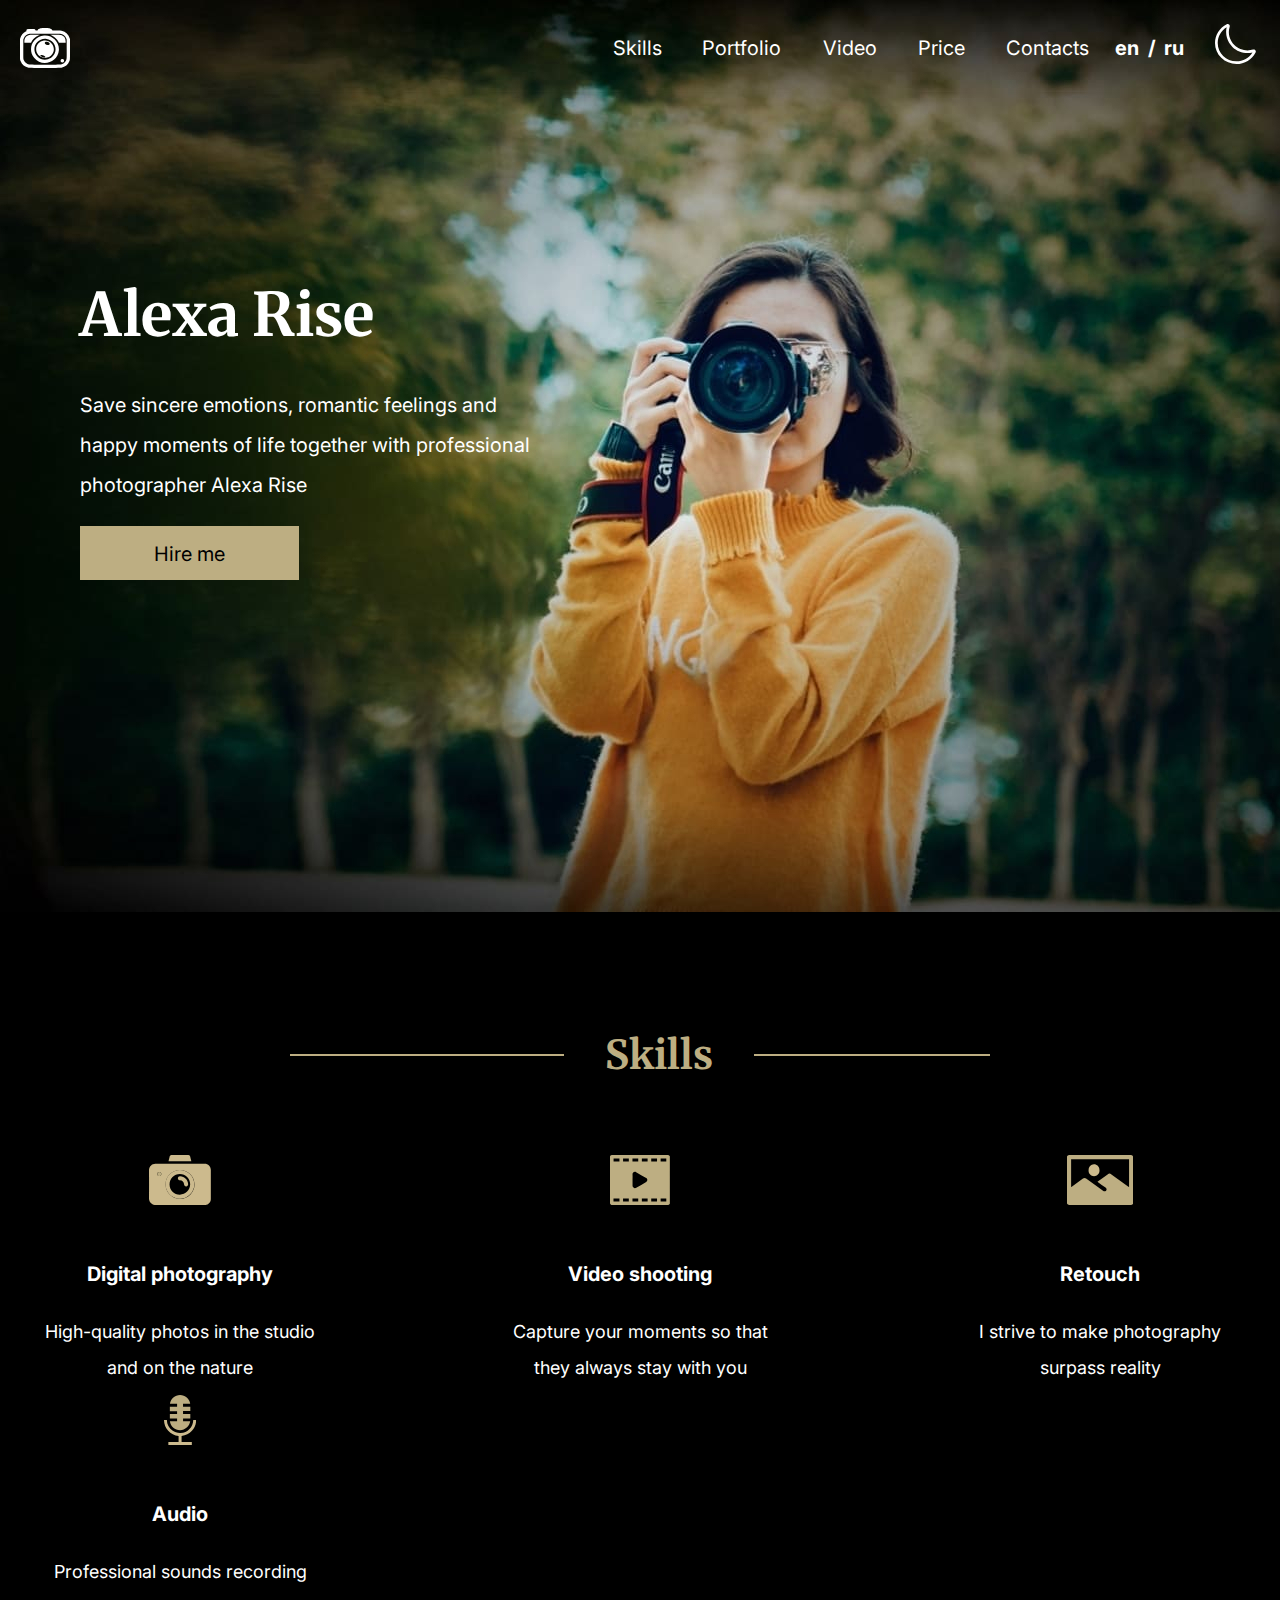
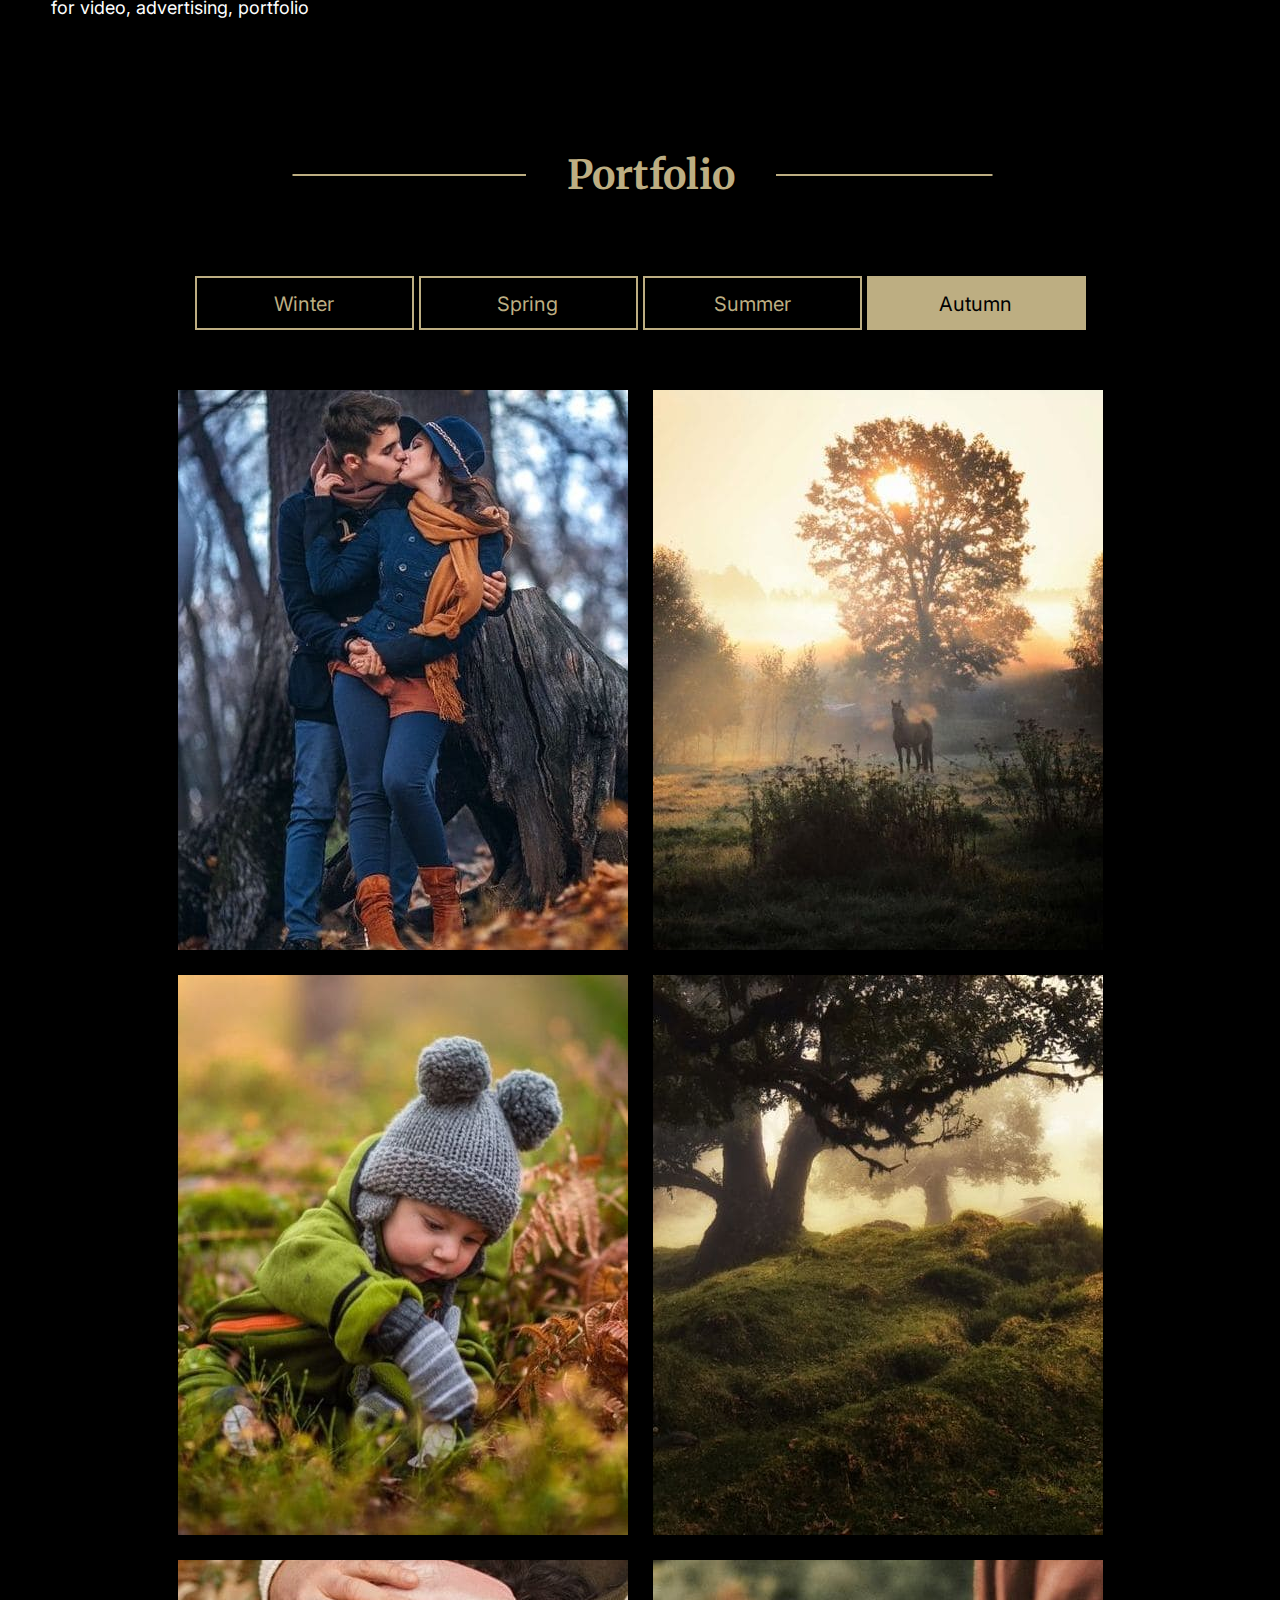
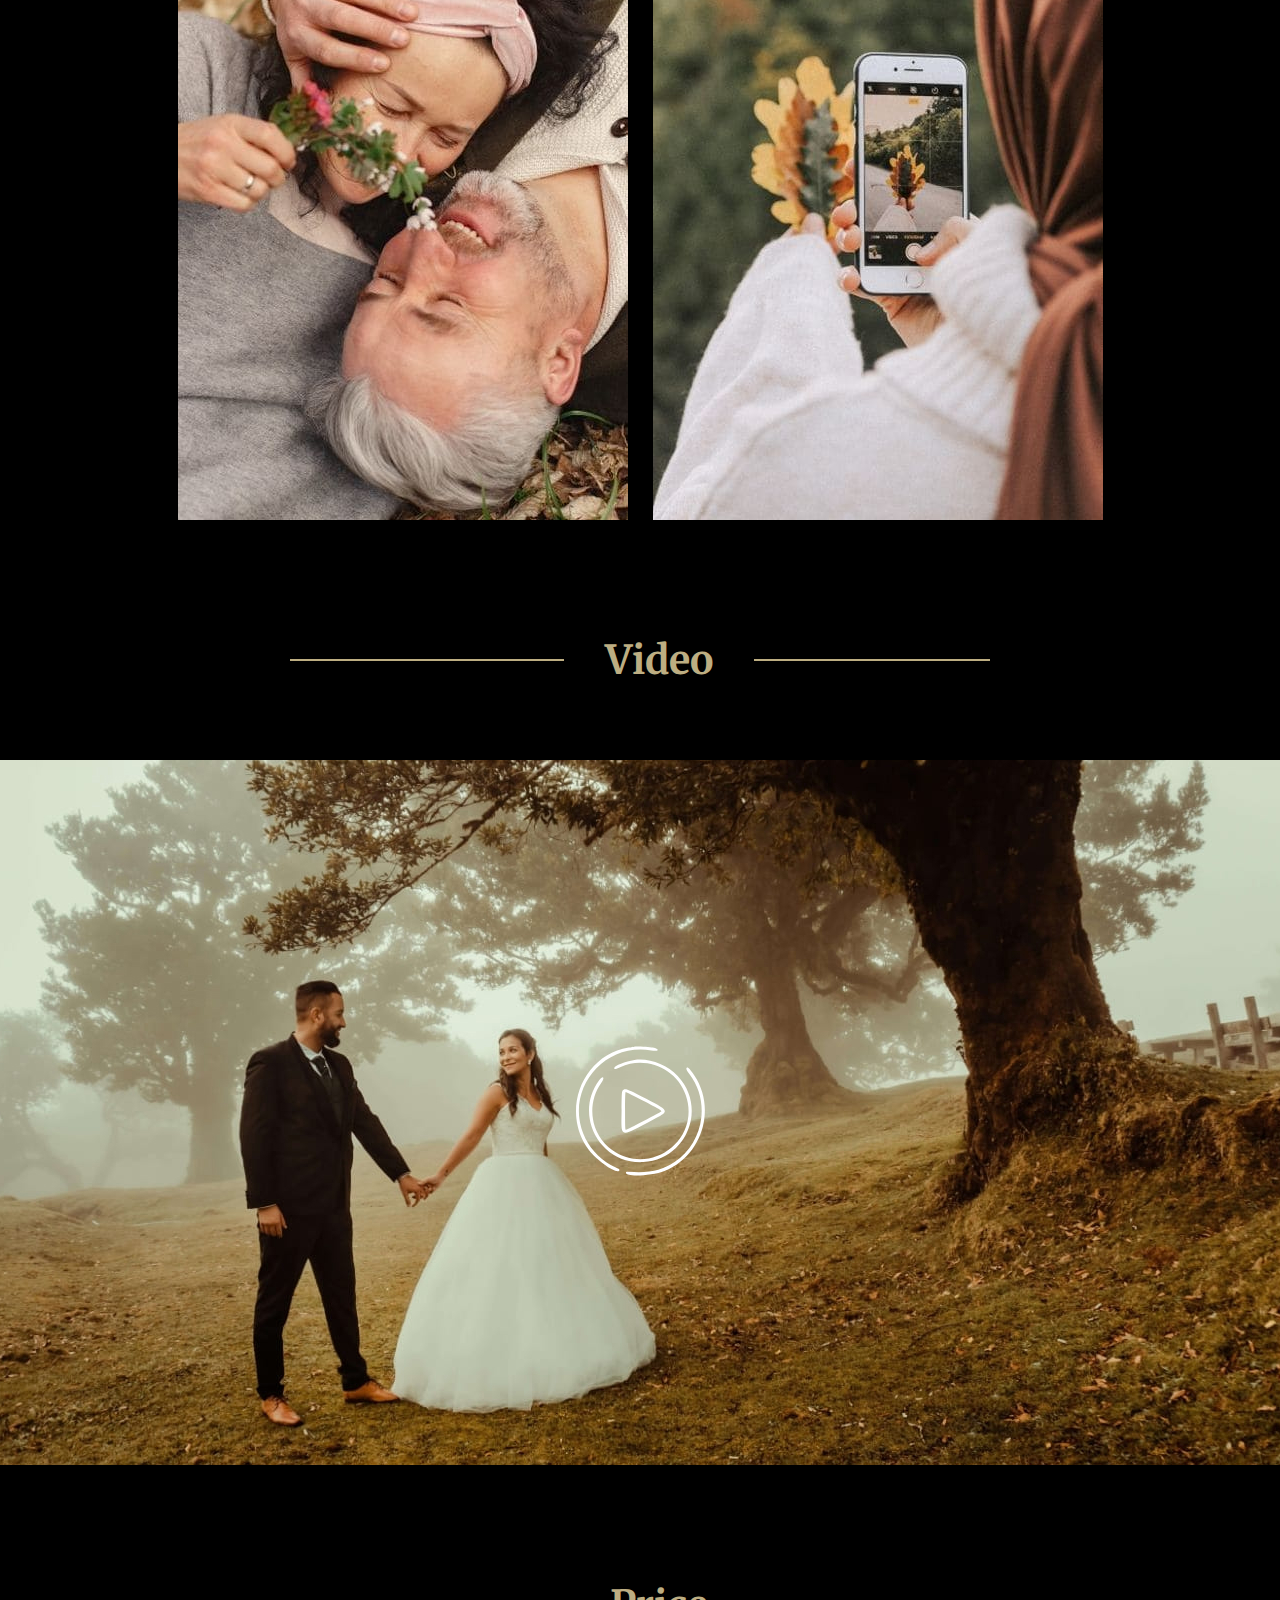
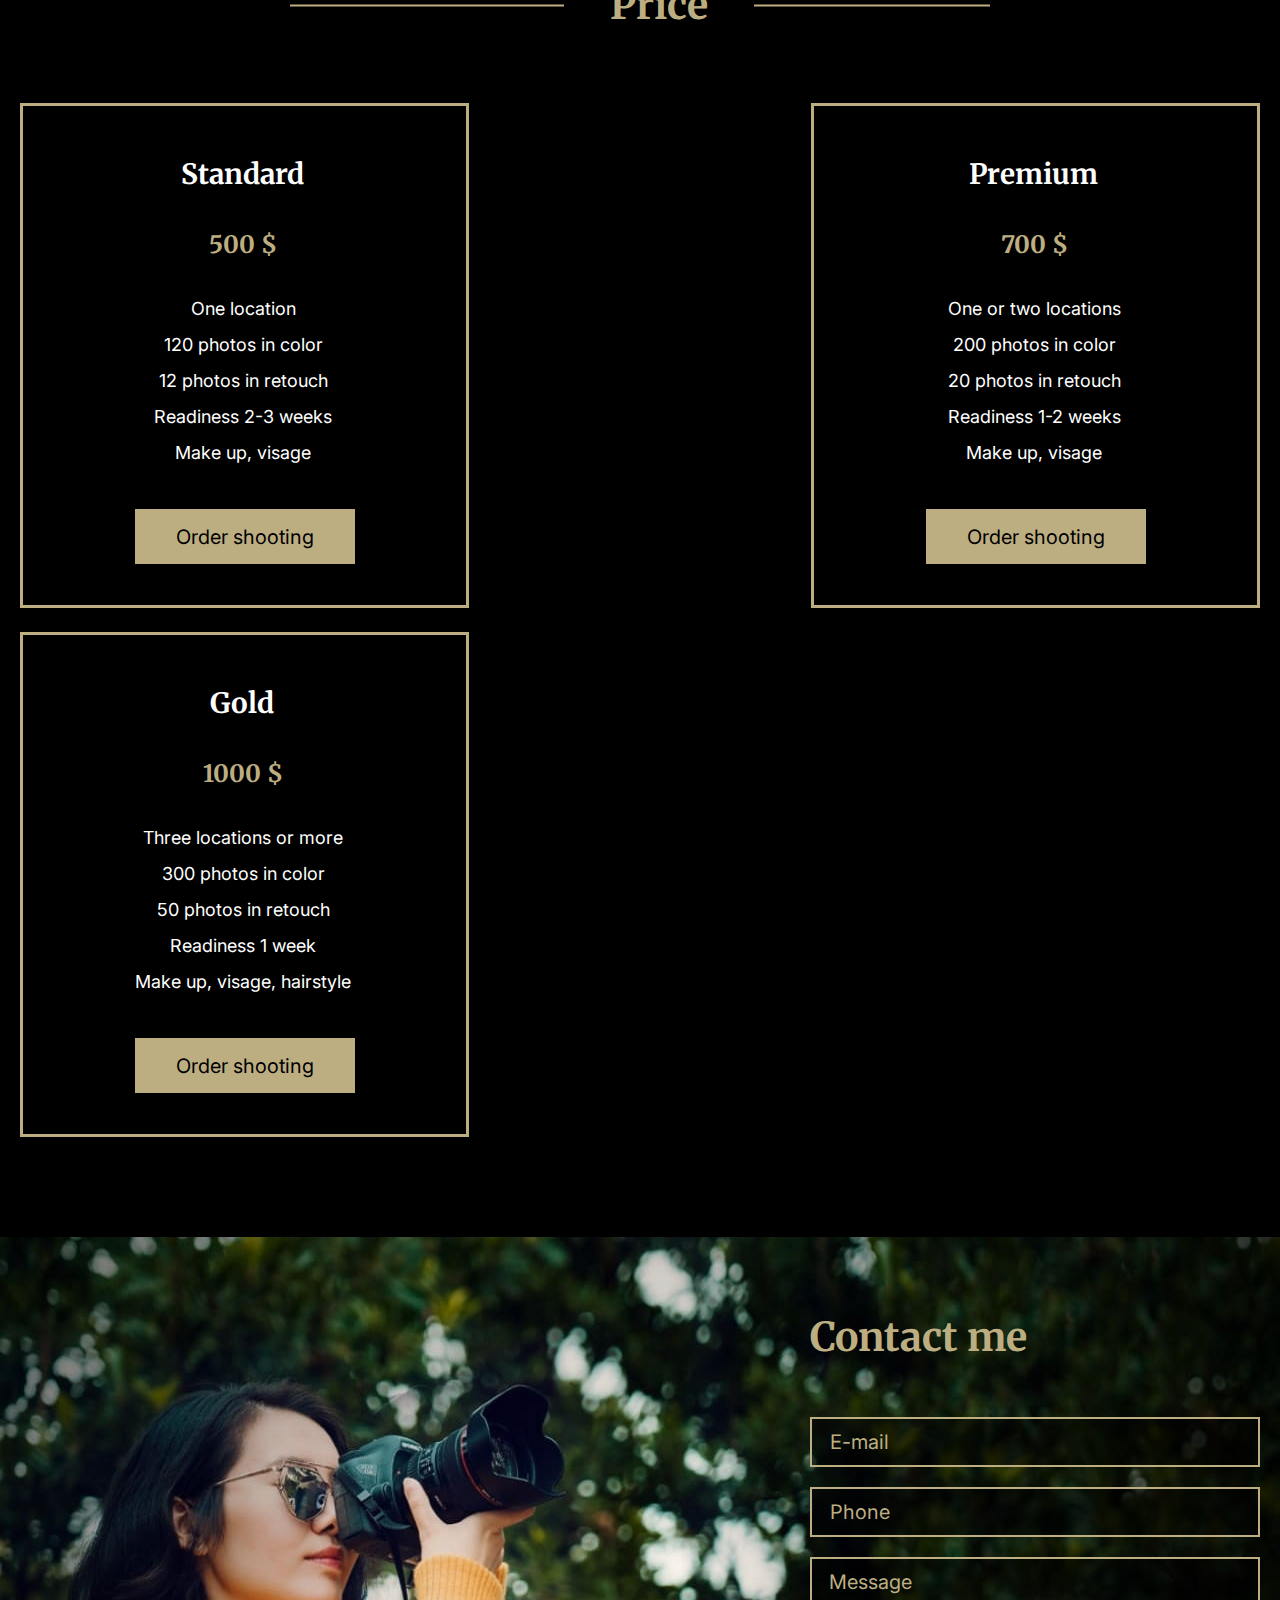
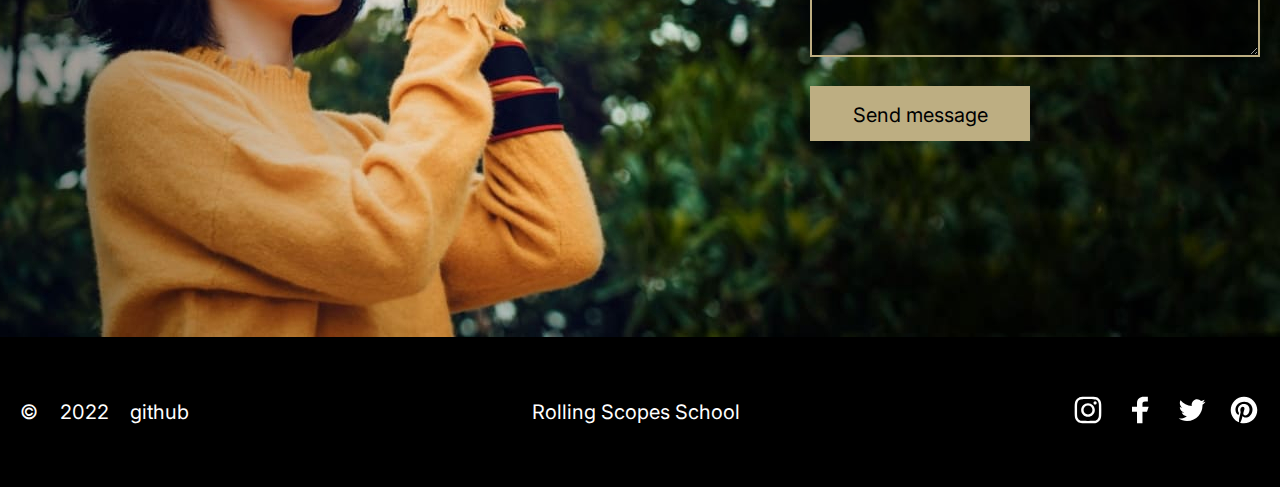
==== commit c268c972: "feat: add website translation" ====
--- a/portfolio/index.html
+++ b/portfolio/index.html
@@ -27,19 +27,19 @@
         <div class="nav">
           <nav >           
             <ul class="nav-list">
-              <li class="nav-item"><a href="#skills" class="nav-link-1">Skills</a></li>
-              <li class="nav-item"><a href="#portfolio" class="nav-link-2">Portfolio</a></li>
-              <li class="nav-item"><a href="#video" class="nav-link-3">Video</a></li>
-              <li class="nav-item"><a href="#price" class="nav-link-4">Price</a></li>
-              <li class="nav-item"><a href="#contacts" class="nav-link-5">Contacts</a></li>
+              <li class="nav-item"><a href="#skills" class="nav-link-1" data-i18="skills">Skills</a></li>
+              <li class="nav-item"><a href="#portfolio" class="nav-link-2" data-i18="portfolio">Portfolio</a></li>
+              <li class="nav-item"><a href="#video" class="nav-link-3" data-i18="video">Video</a></li>
+              <li class="nav-item"><a href="#price" class="nav-link-4" data-i18="price">Price</a></li>
+              <li class="nav-item"><a href="#contacts" class="nav-link-5" data-i18="contacts">Contacts</a></li>
             </ul>
           </nav>
         </div>
 
         <div class="switch-lng">
-          <span class="lng-text-en">en</span>
+          <span class="lng-text en">en</span>
           <span class="lng-text-slash">/</span>
-          <span class="lng-text-ru">ru</span>
+          <span class="lng-text ru">ru</span>
         </div>
       
       <div class="themes">
@@ -61,15 +61,15 @@
   <main class="main">
     <div class="container" id="hero">
       <section class="hero-section">
-        <h1 class="hero-title">Alexa Rise</h1>
-        <p class="hero-text">Save sincere emotions, romantic feelings and happy moments of life together with professional photographer Alexa Rise</p>
-        <button class="btn-hero pulse">Hire me</button>
+        <h1 class="hero-title" data-i18="hero-title">Alexa Rise</h1>
+        <p class="hero-text" data-i18="hero-text">Save sincere emotions, romantic feelings and happy moments of life together with professional photographer Alexa Rise</p>
+        <button class="btn-hero pulse" data-i18="hire">Hire me</button>
       </section>
 
      <section class="section" id="skills">
         <div class="section-heading">
           <div class="hediang-title-skills">
-            <h2 class="section-title-skills">Skills</h2>
+            <h2 class="section-title-skills" data-i18="skills">Skills</h2>
           </div>
           <div class="one">
             <img class="hediang-img" src="assets/svg/title-line.svg" alt="line" width="700" height="2">
@@ -81,17 +81,17 @@
           <div class="skills-item" id="camera">
             <img class="camera" src="assets/svg/camera.svg" alt="camera" width="62" height="50">
             <div class="skill-name">
-              <p class="name-title">Digital photography</p>
-            </div>
-            <div class="skill-description">
-             <p class="item-description">High-quality photos in the studio and on the nature</p>
+              <p class="name-title" data-i18="skill-title-1">Digital photography</p>
+            </div>
+            <div class="skill-description">
+             <p class="item-description" data-i18="skill-text-1">High-quality photos in the studio and on the nature</p>
             </div>
           </div>
 
           <div class="skills-item" id="videoimg">
             <img class="video" src="assets/svg/video.svg" alt="video" width="60" height="50">
             <div class="skill-name">
-              <p class="name-title">Video shooting</p>
+              <p class="name-title" data-i18="skill-title-2">Video shooting</p>
             </div>
             <div class="skill-description">
               <p class="item-description">Capture your moments so that they always stay with you</p>
@@ -101,20 +101,20 @@
           <div class="skills-item" id="image">
             <img class="image" src="assets/svg/image.svg" alt="image" width="66" height="50">
             <div class="skill-name">
-              <p class="name-title">Retouch</p>
-            </div>
-            <div class="skill-description">
-              <p class="item-description">I strive to make photography surpass reality</p>
+              <p class="name-title" data-i18="skill-title-3">Retouch</p>
+            </div>
+            <div class="skill-description">
+              <p class="item-description" data-i18="skill-text-3">I strive to make photography surpass reality</p>
             </div>
           </div>
 
           <div class="skills-item" id="microfon">
             <img class="microfon" src="assets/svg/mic.svg" alt="microfon" width="32" height="50">
             <div class="skill-name">
-              <p class="name-title">Audio</p>
-            </div>
-            <div class="skill-description">
-              <p class="item-description">Professional sounds recording for video, advertising, portfolio</p>
+              <p class="name-title" data-i18="skill-title-4">Audio</p>
+            </div>
+            <div class="skill-description">
+              <p class="item-description" data-i18="skill-text-4">Professional sounds recording for video, advertising, portfolio</p>
             </div>
           </div>
         </div>
@@ -123,7 +123,7 @@
       <section class="section" id="portfolio">
         <div class="section-heading-portfolio">
           <div class="hediang-title-portfolio">
-            <h2 class="section-title-portfolio">Portfolio</h2>
+            <h2 class="section-title-portfolio" data-i18="portfolio">Portfolio</h2>
           </div>
           <div class="one">
             <img class="hediang-img light" src="assets/svg/title-line.svg" alt="line" width="705" height="2">
@@ -131,33 +131,25 @@
           </div>
         </div>
         <div class="portfolio-btn">
-          <button class="btn-port black pulse" data-season="winter">Winter</button>
-          <button class="btn-port black pulse" data-season="spring">Spring</button>
-          <button class="btn-port black pulse" data-season="summer">Summer</button>
-          <button class="btn-port activ pulse" data-season="autumn">Autumn</button>
-        </div>
-        <div class="gallery activ"> 
-            <img id="img-gal" src="assets/img/autumn/1.jpg" alt="gallery-photo" class="portfolio-image">
-            <img id="img-gal" src="assets/img/autumn/2.jpg" alt="gallery-photo" class="portfolio-image">
-            <img id="img-gal" src="assets/img/autumn/3.jpg" alt="gallery-photo" class="portfolio-image">
-            <img id="img-gal" src="assets/img/autumn/4.jpg" alt="gallery-photo" class="portfolio-image">
-            <img id="img-gal" src="assets/img/autumn/5.jpg" alt="gallery-photo" class="portfolio-image">
-            <img id="img-gal" src="assets/img/autumn/6.jpg" alt="gallery-photo" class="portfolio-image"> 
-        </div>
-        <div class="gallery">    
-            <img id="img-gal" src="assets/img/winter/1.jpg" alt="gallery-photo" class="portfolio-image">
-            <img id="img-gal" src="assets/img/winter/2.jpg" alt="gallery-photo" class="portfolio-image">
-            <img id="img-gal" src="assets/img/winter/3.jpg" alt="gallery-photo" class="portfolio-image">
-            <img id="img-gal" src="assets/img/winter/4.jpg" alt="gallery-photo" class="portfolio-image">    
-            <img id="img-gal" src="assets/img/winter/5.jpg" alt="gallery-photo" class="portfolio-image">
-            <img id="img-gal" src="assets/img/winter/6.jpg" alt="gallery-photo" class="portfolio-image">
+          <button class="btn-port black pulse" data-season="winter" data-i18="winter">Winter</button>
+          <button class="btn-port black pulse" data-season="spring" data-i18="spring">Spring</button>
+          <button class="btn-port black pulse" data-season="summer" data-i18="summer">Summer</button>
+          <button class="btn-port active black pulse" data-season="autumn" data-i18="autumn">Autumn</button>
+        </div>
+        <div class="gallery">
+          <img id="img-gal" src="assets/img/autumn/1.jpg" alt="gallery-photo" class="portfolio-image">
+          <img id="img-gal" src="assets/img/autumn/2.jpg" alt="gallery-photo" class="portfolio-image">
+          <img id="img-gal" src="assets/img/autumn/3.jpg" alt="gallery-photo" class="portfolio-image">
+          <img id="img-gal" src="assets/img/autumn/4.jpg" alt="gallery-photo" class="portfolio-image">
+          <img id="img-gal" src="assets/img/autumn/5.jpg" alt="gallery-photo" class="portfolio-image">
+          <img id="img-gal" src="assets/img/autumn/6.jpg" alt="gallery-photo" class="portfolio-image">
         </div>
       </section> 
 
        <section class="section" id="video">
         <div class="section-heading">
           <div class="hediang-title-skills">
-            <h2 class="section-title-skills">Video</h2>
+            <h2 class="section-title-skills" data-i18="video">Video</h2>
           </div>
           <div class="one">
             <img class="hediang-img" src="assets/svg/title-line.svg" alt="line" width="700" height="2">
@@ -172,7 +164,7 @@
        <section class="section" id="price">
         <div class="section-heading">
           <div class="hediang-title-skills">
-            <h2 class="section-title-skills">Price</h2>
+            <h2 class="section-title-skills" data-i18="price">Price</h2>
           </div>
           <div class="one">
             <img class="hediang-img" src="assets/svg/title-line.svg" alt="line" width="700" height="3">
@@ -189,14 +181,14 @@
                 <p>500 $</p>
               </div>
               <div class="price-text">
-                <p>One location</p>
-                <p>120 photos in color</p>
-                <p>12 photos in retouch</p>
-                <p>Readiness 2-3 weeks</p>
-                <p>Make up, visage</p>
+                <p data-i18="price-description-1-span-1">One location</p>
+                <p  data-i18="price-description-1-span-2">120 photos in color</p>
+                <p  data-i18="price-description-1-span-3">12 photos in retouch</p>
+                <p  data-i18="price-description-1-span-4">Readiness 2-3 weeks</p>
+                <p  data-i18="price-description-1-span-5">Make up, visage</p>
               </div>
               <div class="btn-prices">
-                <button class="btn-price pulse">Order shooting</button>
+                <button class="btn-price pulse"  data-i18="order">Order shooting</button>
               </div>
             </div>
             <div class="price-item">
@@ -207,14 +199,14 @@
                 <p>700 $</p>
               </div>
               <div class="price-text">
-                <p>One or two locations</p>
-                <p>200 photos in color</p>
-                <p>20 photos in retouch</p>
-                <p>Readiness 1-2 weeks</p>
-                <p>Make up, visage</p>
+                <p  data-i18="price-description-2-span-1">One or two locations</p>
+                <p data-i18="price-description-2-span-2">200 photos in color</p>
+                <p data-i18="price-description-2-span-3">20 photos in retouch</p>
+                <p data-i18="price-description-2-span-4">Readiness 1-2 weeks</p>
+                <p data-i18="price-description-2-span-5">Make up, visage</p>
               </div>
               <div class="btn-prices">
-                <button class="btn-price pulse">Order shooting</button>
+                <button class="btn-price pulse" data-i18="order">Order shooting</button>
               </div>
               </div>
               <div class="price-item">
@@ -225,14 +217,14 @@
                 <p>1000 $</p>
               </div>
               <div class="price-text">
-                <p>Three locations or more</p>
-                <p>300 photos in color</p>
-                <p>50 photos in retouch</p>
-                <p>Readiness 1 week</p>
-                <p>Make up, visage, hairstyle</p>
+                <p data-i18="price-description-3-span-1">Three locations or more</p>
+                <p data-i18="price-description-3-span-2">300 photos in color</p>
+                <p data-i18="price-description-3-span-3">50 photos in retouch</p>
+                <p data-i18="price-description-3-span-4">Readiness 1 week</p>
+                <p data-i18="price-description-3-span-5">Make up, visage, hairstyle</p>
               </div>
               <div class="btn-prices">
-                <button class="btn-price pulse">Order shooting</button>
+                <button class="btn-price pulse" data-i18="order">Order shooting</button>
               </div>
             </div>
           </div>
@@ -241,7 +233,7 @@
       <section class="section" id="contacts">
         <div class="contacts-section">
           <div class="contacts-title">
-          <h2 class="section-title-contacts">Contact me</h2>
+          <h2 class="section-title-contacts" data-i18="contact-me">Contact me</h2>
           </div>
           <input class="input"  type="email" placeholder="E-mail">
           <input class="input" type="tel" placeholder="Phone">
@@ -249,7 +241,7 @@
           <textarea class="text-input" name="message" id="mesage" cols="45" rows="10" placeholder="Message"></textarea>
           </div>
           <div class="send-message">
-          <button class="btn-message pulse">Send message</button>
+          <button class="btn-message pulse" data-i18="send-message">Send message</button>
           </div>
         </div>
       </section>
--- a/portfolio/style.css
+++ b/portfolio/style.css
@@ -86,11 +86,12 @@
   justify-content: space-between;
   align-items: center;
   height: 50px;
-  width: 469px;
+  width: 505px;
   margin: 0px;
   list-style: none;
   padding-left: 15px;
   padding-right: 16px;
+  color: white;
 }
 
 .nav-link-1,
@@ -98,21 +99,14 @@
 .nav-link-3,
 .nav-link-4,
 .nav-link-5 {
-  padding: 0 15px;
+  padding: 0 20px;
   line-height: 50px;
   text-decoration: none;
   color: white;
   transition: 0.5s;
   line-height: 50px;
   cursor: pointer;
-}
-
-html.day.night .nav.open .nav-link-1,
-html.day.night .nav.open .nav-link-2,  
-html.day.night .nav.open .nav-link-3,
-html.day.night .nav.open .nav-link-4,
-html.day.night .nav.open .nav-link-5  {
- color: black;
+  color: white;
 }
 
 html.day.night .hamburger.open .line1,
@@ -124,6 +118,7 @@
 
 .nav-link-1 {
   width: 49px;
+  color: white;
 }
 
 
@@ -181,6 +176,7 @@
   font-weight: normal;
   font-size: 20px;
   line-height: 50px; 
+  color: white;
 }
 
 .switch-lng {
@@ -195,7 +191,7 @@
   text-align: center;
 }
 
-.lng-text-en {
+.lng-text.en {
   width: 25px;
   height: 50px;
   font-family: Inter;
@@ -204,6 +200,10 @@
   font-size: 20px;
   line-height: 50px;
   cursor: pointer;
+}
+
+.en.active {
+ color: #BDAE82;
 }
 
 .lng-text-slash {
@@ -216,7 +216,7 @@
   line-height: 50px;
 }
 
-.lng-text-ru {
+.lng-text.ru {
   width: 20px;
   height: 50px;
   font-family: Inter;
@@ -227,13 +227,17 @@
   cursor: pointer;
 }
 
-.lng-text-ru:hover{
+.ru.active {
+ color: #BDAE82;
+}
+
+.lng-text.ru:hover{
 filter: invert(26%) sepia(15%) saturate(638%) hue-rotate(7deg) brightness(92%)
     contrast(87%);
   transition: 0.4s;
 }
 
-.lng-text-en:hover {
+.lng-text.en:hover {
   filter: invert(26%) sepia(15%) saturate(638%) hue-rotate(7deg) brightness(92%)
     contrast(87%);
   transition: 0.4s;
@@ -353,8 +357,6 @@
   font-weight: 400;
   line-height: 40px;
   letter-spacing: 0em;
-  padding-left: 69px;
-  padding-right: 70px;
   padding-top: 6px;
   padding-bottom: 7px;
   border-radius: 0px;
@@ -366,6 +368,7 @@
 
 #skills {
   max-width: 1440px;
+  color: white;
 }
 
 html.day.night #skills{
@@ -396,7 +399,7 @@
 .section-title-skills {
   position: absolute;
   z-index: 1;
-  width: 152px;
+  width: 190px;
   background: #000;
   height: 80px;
   font-family: Merriweather;
@@ -518,7 +521,7 @@
 .section-title-portfolio {
   position: absolute;
   z-index: 1;
-  width: 228px;
+  width: 250px;
   background: #000;
   height: 80px;
   font-family: Merriweather;
@@ -554,7 +557,7 @@
   max-height: 560px;
 }
 
-.btn-port.activ {
+.btn-port.active {
   height: 54px;
   width: 219px;
   font-family: Inter;
@@ -611,11 +614,9 @@
   color: #BDAE82;
 }
 
-.gallery{
-  display: none;
-}
-
-.gallery.activ {
+
+
+.gallery {
   display: flex;
   justify-content: center;
   flex-wrap: wrap;
@@ -766,8 +767,6 @@
   font-weight: 400;
   line-height: 40px;
   letter-spacing: 0em;
-  padding-left: 37px;
-  padding-right: 37px;
   padding-top: 6px;
   padding-bottom: 9px;
   border-radius: 0px;
@@ -1078,6 +1077,15 @@
   padding-right: 0px;   
 }
 
+html.day.night .nav.open .nav-link-1,
+html.day.night .nav.open .nav-link-2,  
+html.day.night .nav.open .nav-link-3,
+html.day.night .nav.open .nav-link-4,
+html.day.night .nav.open .nav-link-5  {
+ color: black;
+}
+
+
 .nav-item {
   padding: 0px;
   font-family: Inter;
@@ -1107,7 +1115,7 @@
 }
 
 
-.lng-text-ru {
+.lng-text.ru {
   padding-right: 2px;
 }
 
